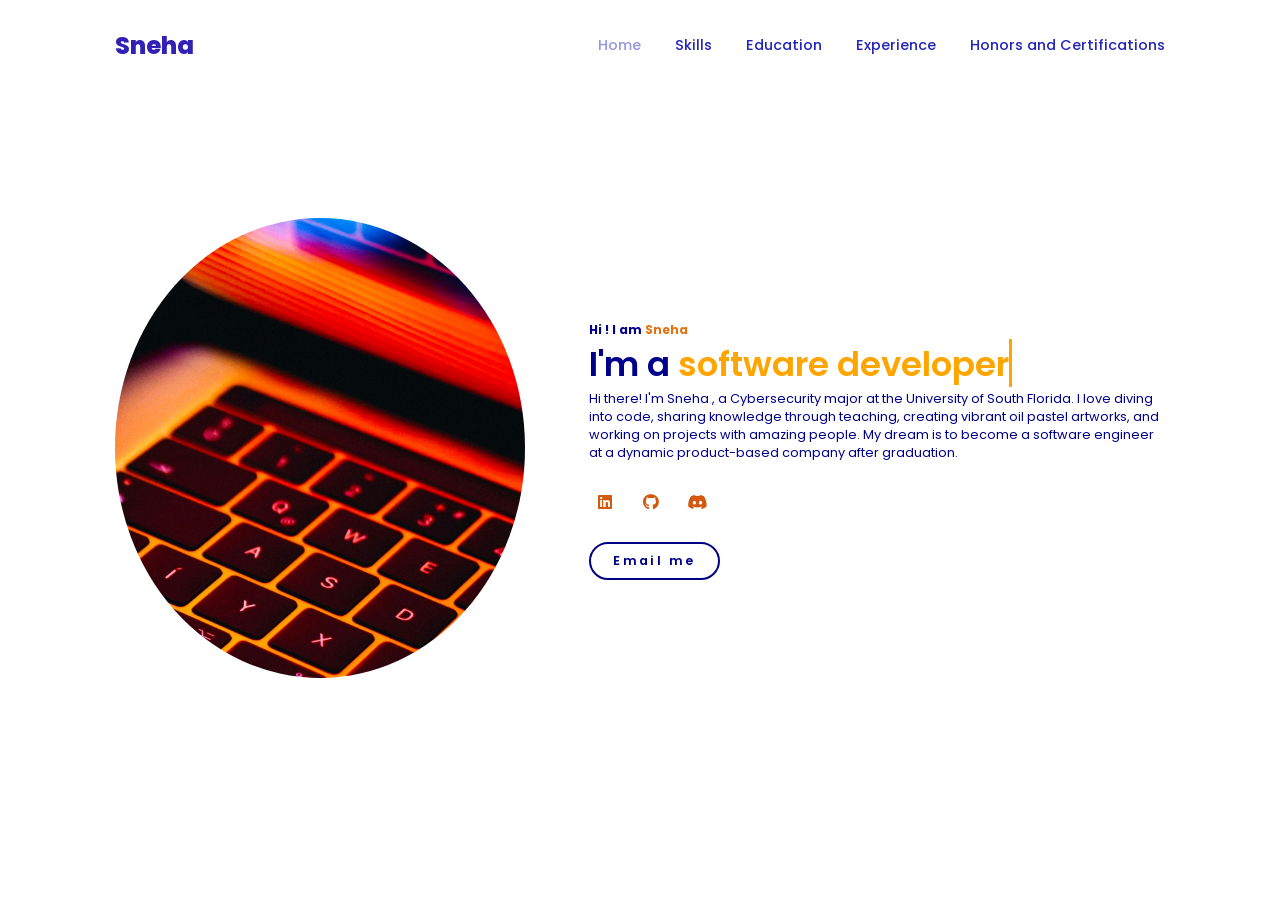
==== index.html @ aa15926c "Add files via upload" ====
<!DOCTYPE html>
<html lang="en">
<head>
    <meta charset="UTF-8">
    <meta name="viewport" content="width=device-width, initial-scale=1.0">
    <link rel="stylesheet" href="https://cdnjs.cloudflare.com/ajax/libs/font-awesome/6.0.0-beta3/css/all.min.css">
    <link rel="stylesheet" href = 'style.css'>
    <title>Portfolio Website </title>
</head>
<body>
    <header>
        <a href = "#" class = "logo"> Sneha </a>

        <nav>
            <a href = "#" class = "active"> Home</a>
            <a href = "#"> Skills</a>
            <a href = "#"> Education</a>
            <a href = "#"> Experience</a>
            <a href = "#"> Honors and Certifications</a>
            
            
        </nav>
    </header>

    <section class = "home">

      <div class="home-img">
        <img src="main_image.jpg" alt = "">
      </div>  

      <div class="home-content">
        <h1>Hi ! I am <span> Sneha</span></h1>
        <h3 class ="typing-text"> I'm a <span> </span></h3>

        <p>
            Hi there! I'm Sneha , a Cybersecurity major at the University of South Florida.
            I love diving into code, sharing knowledge through teaching, creating 
            vibrant oil pastel artworks, and working on projects with amazing people.
            My dream is to become a software engineer at a dynamic product-based company after graduation.
        </p>

        <div class="social-icons">
            <a href = "https://www.linkedin.com/in/snehasirinagabathula/" target="_blank"><i class="fa-brands fa-linkedin"></i></a>
            <a href = "https://github.com/sirisneha99" target = "_blank"><i class="fa-brands fa-github"></i></a>
            <a href = "https://discordapp.com/users/1065855599050506260" target="_blank"><i class="fa-brands fa-discord"></i></a>

        </div>

        <a href = "mailto:nsnehasiri16@gmail.com"   
        class="btn" >Email me </a>
      </div>

    </section>

</body>
</html>
---- style.css ----
@import url("https://fonts.googleapis.com/css2?family=Poppins:wght@100;200;300;400;500;600&display=swap");

*{
   margin: 0;
   padding:0 ; 
   box-sizing: border-box;
   text-decoration : none;
   border: none;
   outline:none;
   font-family: 'Poppins',sans-serif;

}

html{
    font-size: 50% ;
}

body{
    width:100%;
    height: 100vh;
    overflow-x:hidden;
    background-color: antiquewhite;
    color:darkblue;
}

header{
    margin-top: 20px;
    position: fixed;
    top:0;
    left:0;
    width:100%;
    padding: 1rem 9%;
    background-color: transparent;
    filter: drop-shadow(10px);
    display:flex;
    justify-content: space-between;
    align-items: center;
    z-index: 100;
}

.logo{
    font-size:3rem;
    color: rgb(51, 32, 180);
    font-weight: 800;
    cursor:pointer;
    transition: 0.5s ease;
}

.logo:hover{
    transform:scale(1.1) ;
}


nav a{
    font-size: 1.8rem;
    color:rgb(37, 37, 183);
    margin-left: 4rem;
    font-weight: 500;
    transition: 0.3s ease;
    border-bottom: 3px solid transparent;
}

nav a:hover,
nav a.active{
    color:rgb(150, 150, 225);
    border-bottom: 3px solid white;
}

@media(max-width:1005px){
    nav{
        position:absolute;
        display: none;
        top: 10;
        right: 0;
        width:60%;
        border-left: 3px solid white;
        border-bottom: 3px solid white;
        border-bottom-left-radius: 2rem;
        padding: 1rem solid;
        background-color: black;
        border-top:0.1rem solid rgba(0,0,0,0,1);
    }

    nav.active{
        display: block;
    }

    nav a{
        display: block;
        font: 2rem;
        margin: 3rem 0;
    }

    nav a:hover,
    nav a.active{
        padding: 1rem;
        border-radius: 0.5rem;
        border-bottom:0.5rem solid white;
    }
}

section{
    min-height: 100vh;
    padding: 5rem 9% 5rem;
}

.home{
    display: flex;
    justify-content: center;
    align-items: center;
    gap: 8rem;
    background-color:white;
}

.home .home-contenth1{
    font-size: 8rem;
    font-weight: 700;
    line-height: 1.3;
}

span{
    color: rgb(230, 113, 17);
}


.home-contenth3{
    font-size: 3rem;
    font-weight:700;
    margin-bottom: 1rem;
}

.home-content p{
    font-size: 1.6rem;
}

.home-img{
    border-radius: 0%
}

.home-img img{
    position: relative;
    width: 32vw;
    border-radius: 50%;
    box-shadow: 0 0 25px solid rgb(25, 68, 207);
    cursor: pointer;
    transition: 0.2s linear;
}

.home-img img:hover{
    font-size: 1.8rem;
    font-weight: 500;
    color:blue;
}

.social-icons a{
    display: inline-flex;
    justify-content: center;
    align-items: center;
    width: 4rem;
    height: 4rem;
    background-color: transparent;
    border: 0.2 solid orange;
    font-size: 2rem;
    border-radius: 50%;
    margin: 3rem 1.5rem 3rem 0;
    transition: 0.3s ease;
    color:rgb(210, 89, 14);
}

.social-icons a:hover{
    color:rgb(255, 89, 0);
    transform: scale(1.3) translateY-5px;
    background-color: rgb(248, 180, 20);
    box-shadow: 0 0 25px  rgb(206, 226, 115);
}

.btn{
    display: inline-block;
    padding: 1rem 2.8rem;
    background-color: white ;
    border-radius: 4rem;
    font-size:1.6rem;
    color:  rgb(1, 1, 132);
    letter-spacing: 0.3rem;
    font-weight: 600;
    border: 2px solid rgb(1, 1, 132);
    transition: 0.3s ease;
    cursor: pointer;
}

.btn:hover{
    transform: scale3d(1.03);
    background-color:rgb(51, 32, 180);
    color: white;
}

.typing-text{
    font-size:34px;
    font-weight: 600;
    min-width: 280px;
}

.typing-text span{
    position: relative;
}

.typing-text span::before{
    content: "software developer";
    color : orange;
    animation: words 20s infinite;
}

.typing-text span::after{
    content: "";
    background-color:white;
    position: absolute;
    width:calc(100% + 8px);
    height: 100%;
    border-left: 3px solid orange;
    right: -8;
    animation: cursor 0.6s infinite;
}

@keyframes cursor{
    to{
        border-left: 3px solid ;  
    }
}

@keyframes words{
    0%,20%{
        content: "Cybersecurity major";
    }

    21%, 40%{
        content: "Front End Developer";
    }

    41%,60%{
        content: "Technical Writer";
    }
    61%, 80%{
        content: "Open Source Contributor";
    }
    81%,100%{
        content: "Software Engineer"
    }
}


@media(max-width:100px){
    .home{
        gap: 4rem;
    }
}

@media(max-width:995px){
    .home{
        flex-direction: column;
        margin: 5rem 4rem;
    }

    .home .home-contenth3{
        font-size: 2.5rem;
    }
    
    .home .home-contenth1{
        font-size: 5rem ;
    }

    .home-img img{
        width:70vw;
        margin-top:4rem;

    }


}
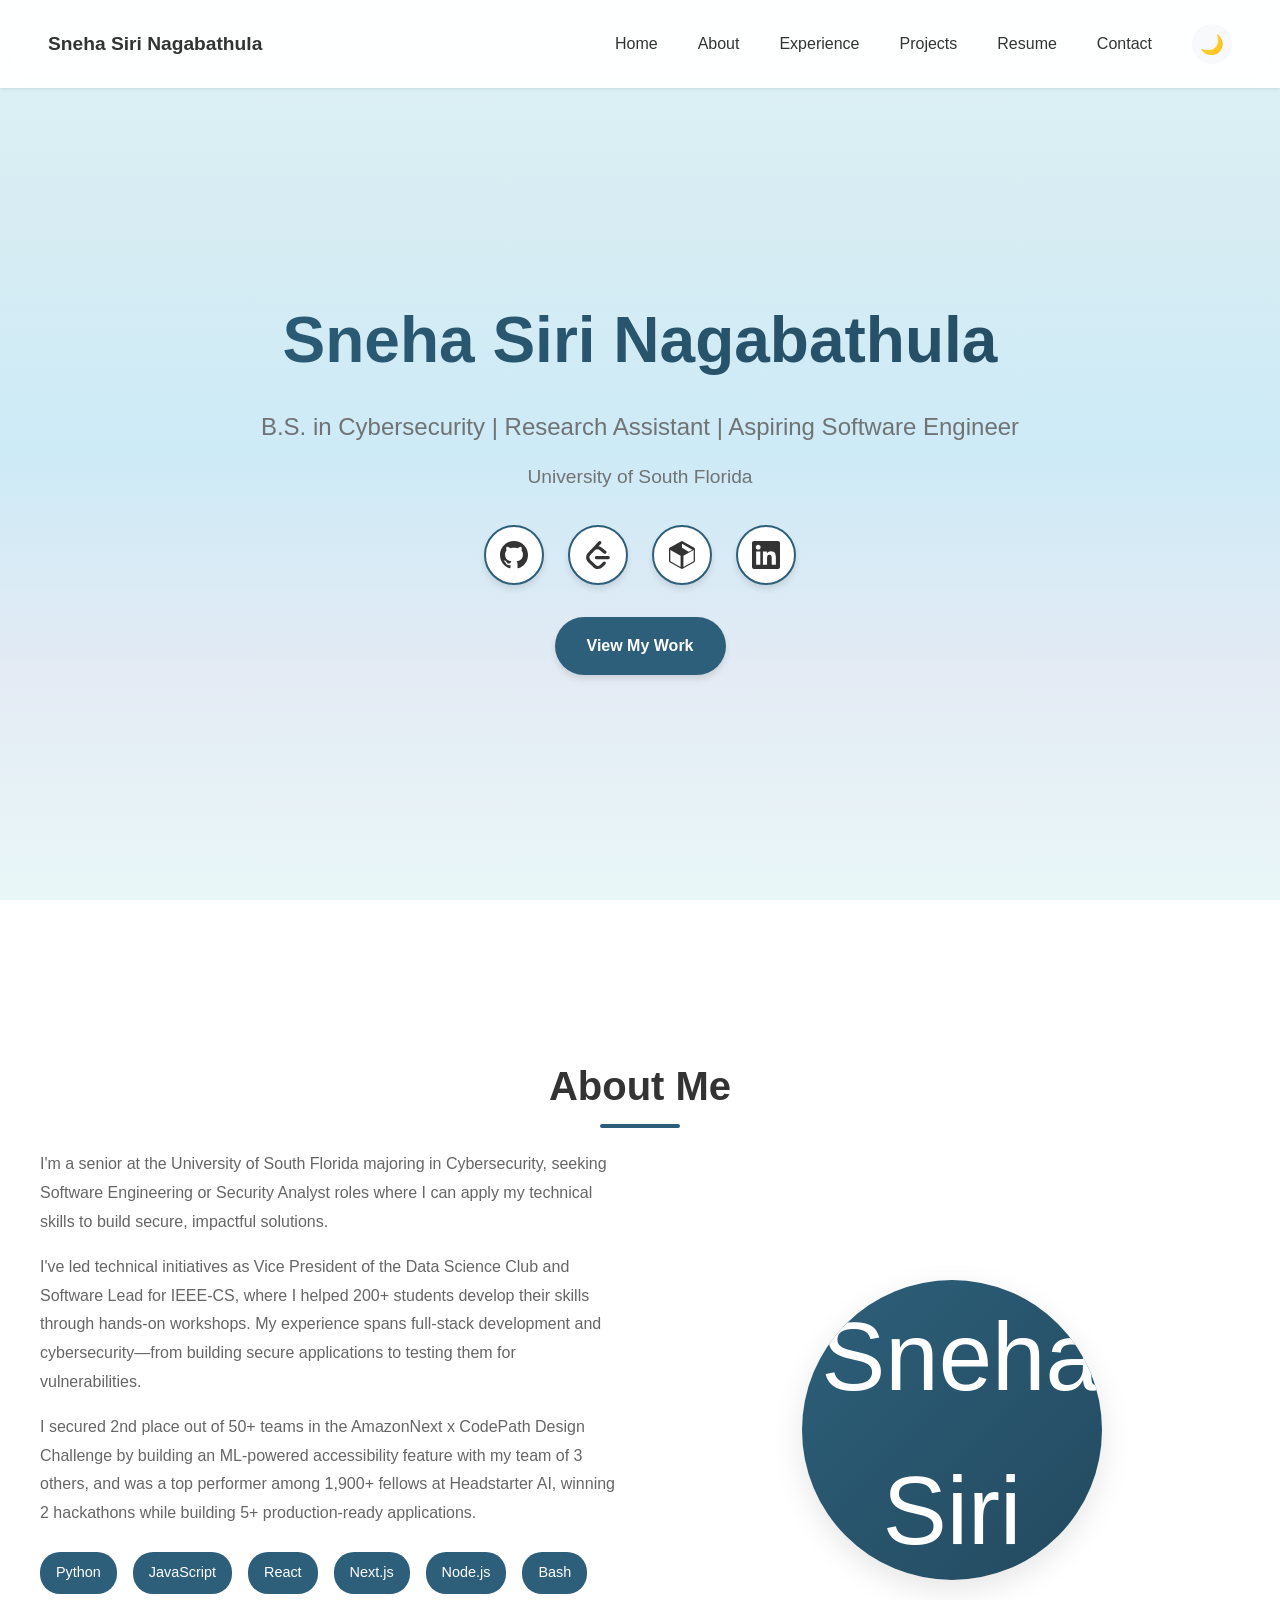
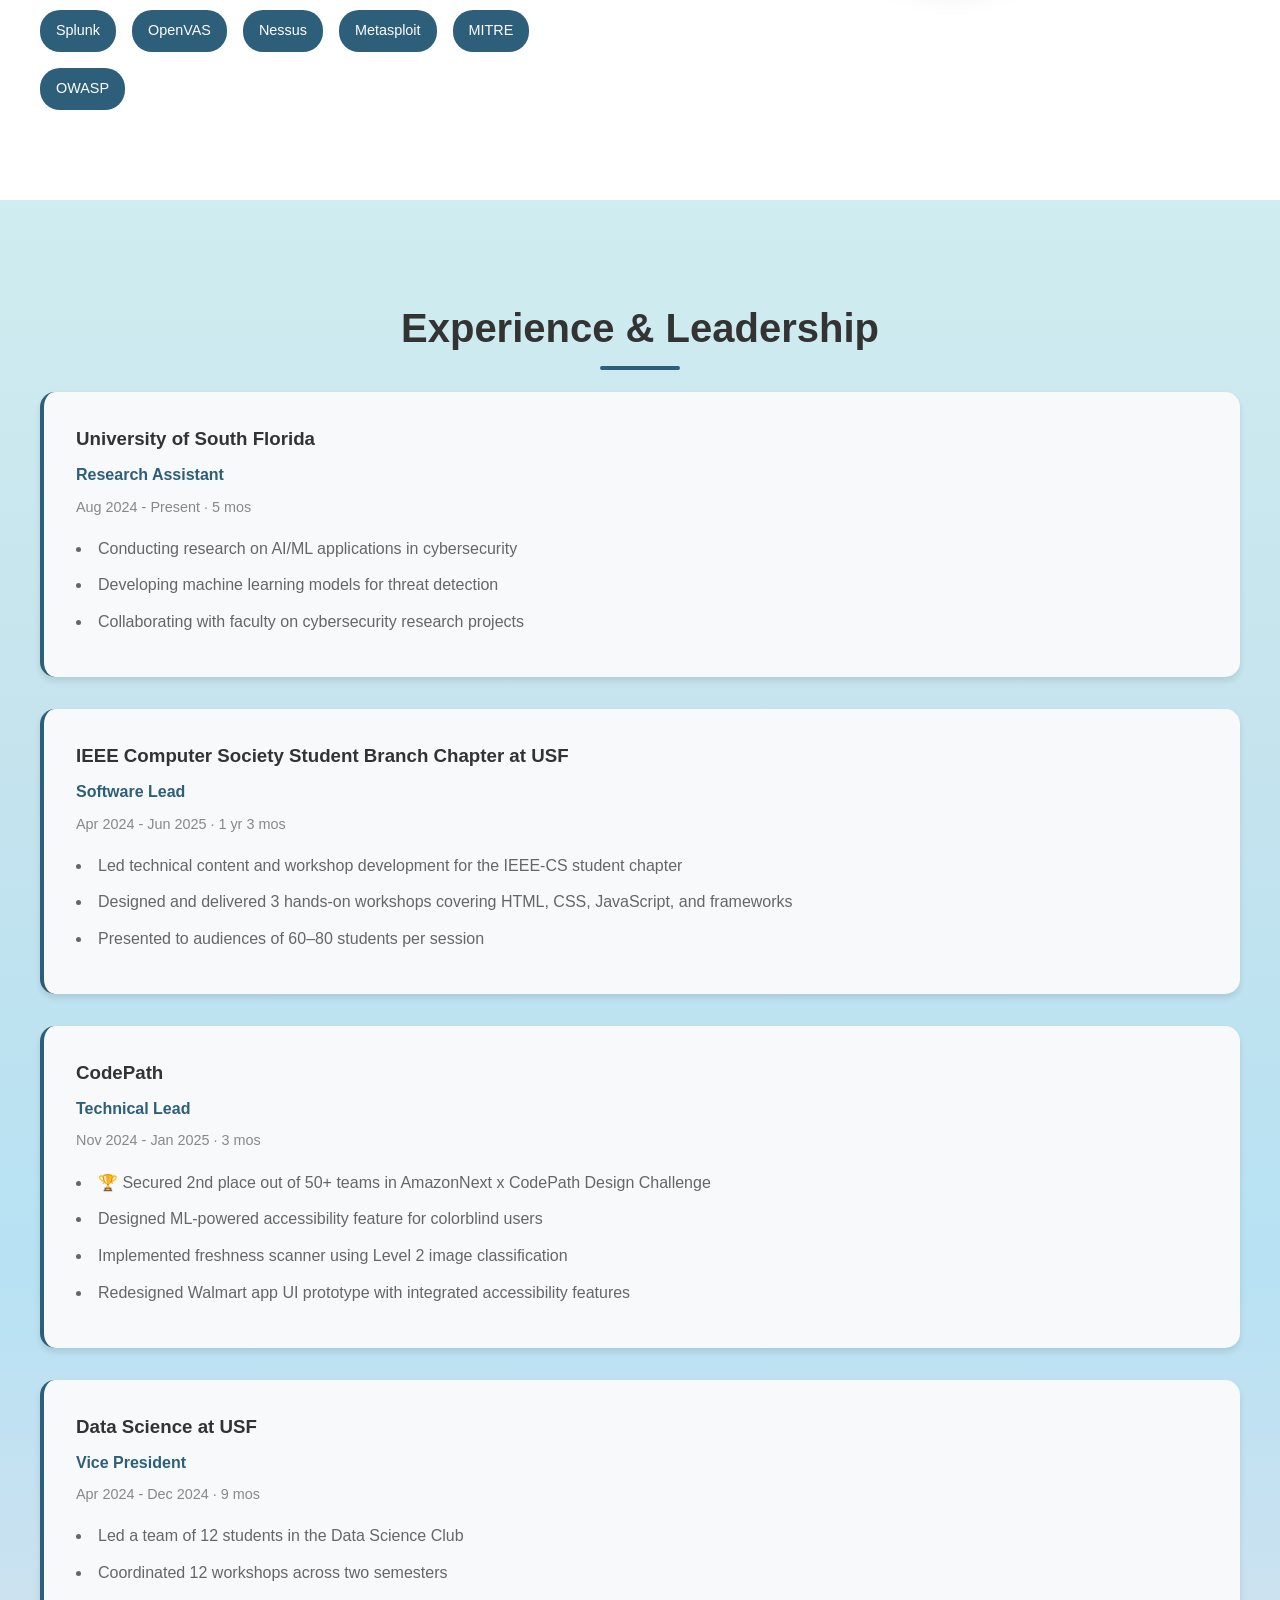
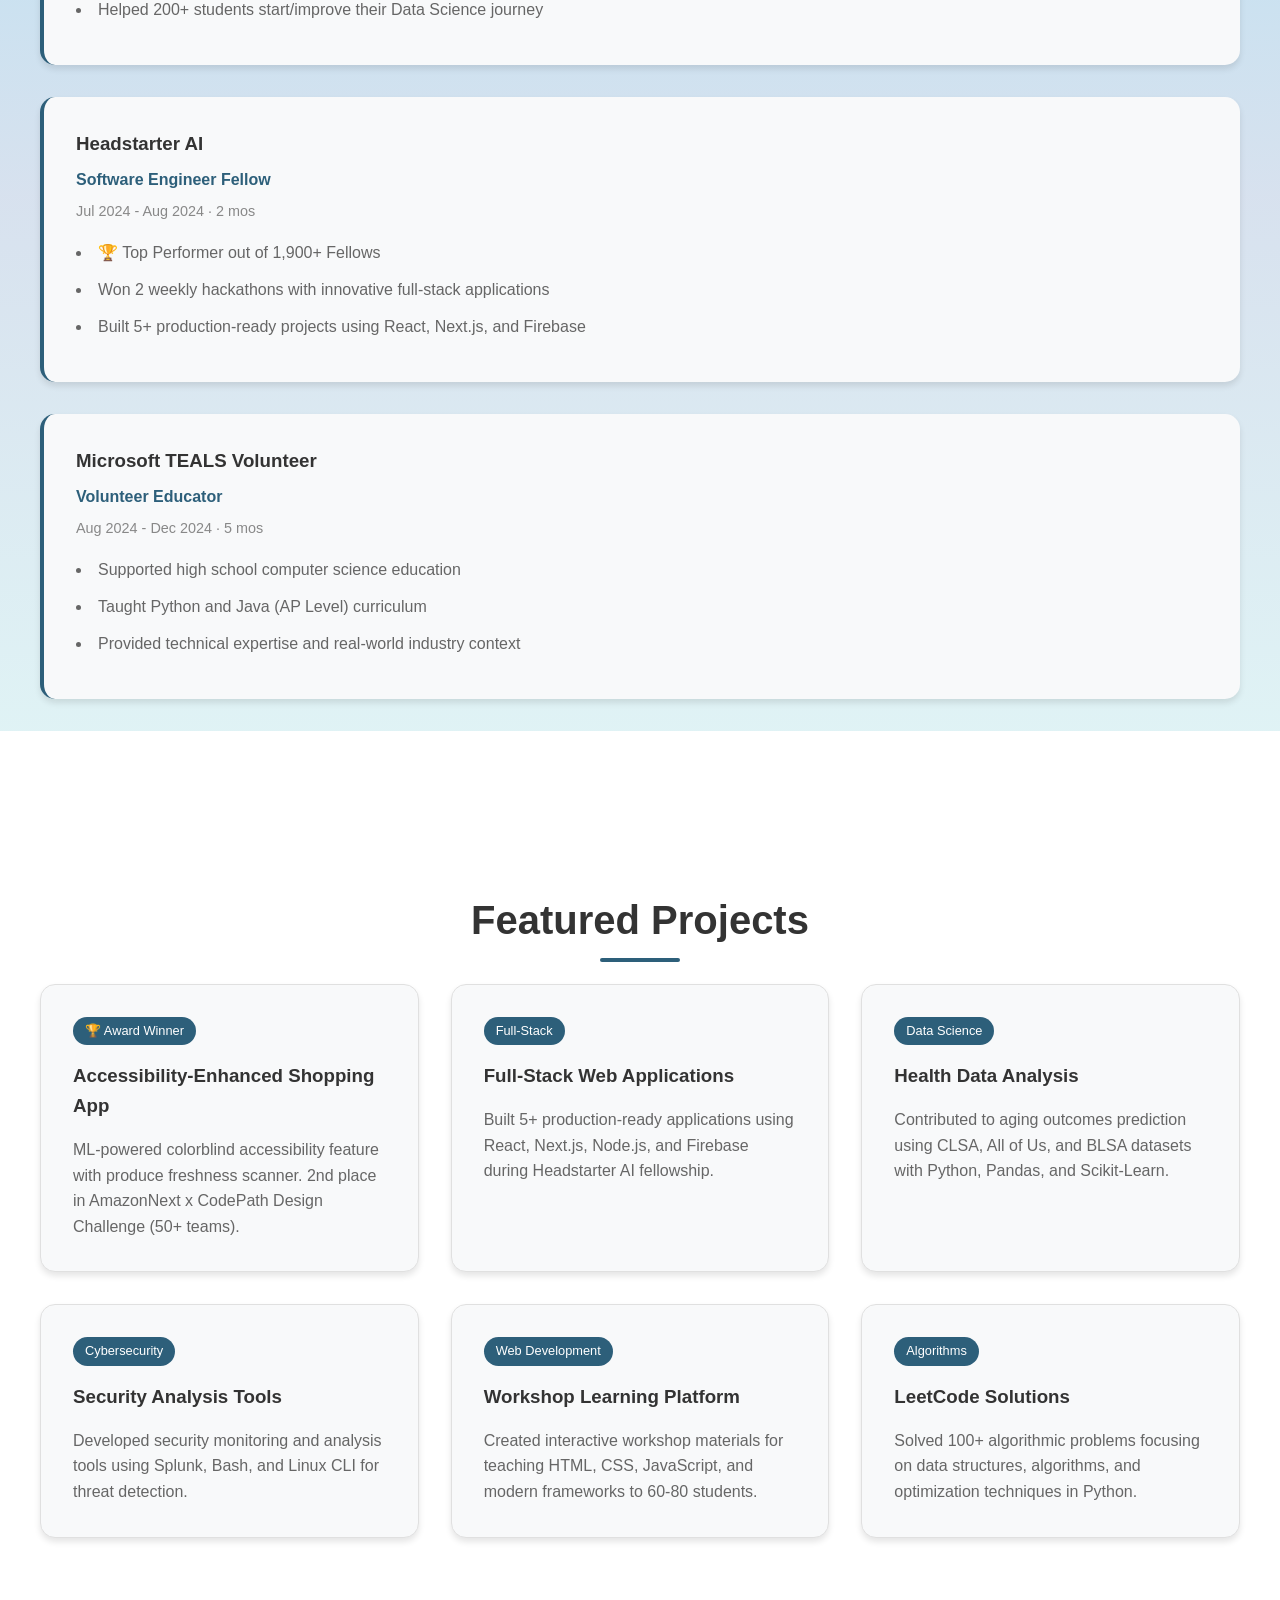
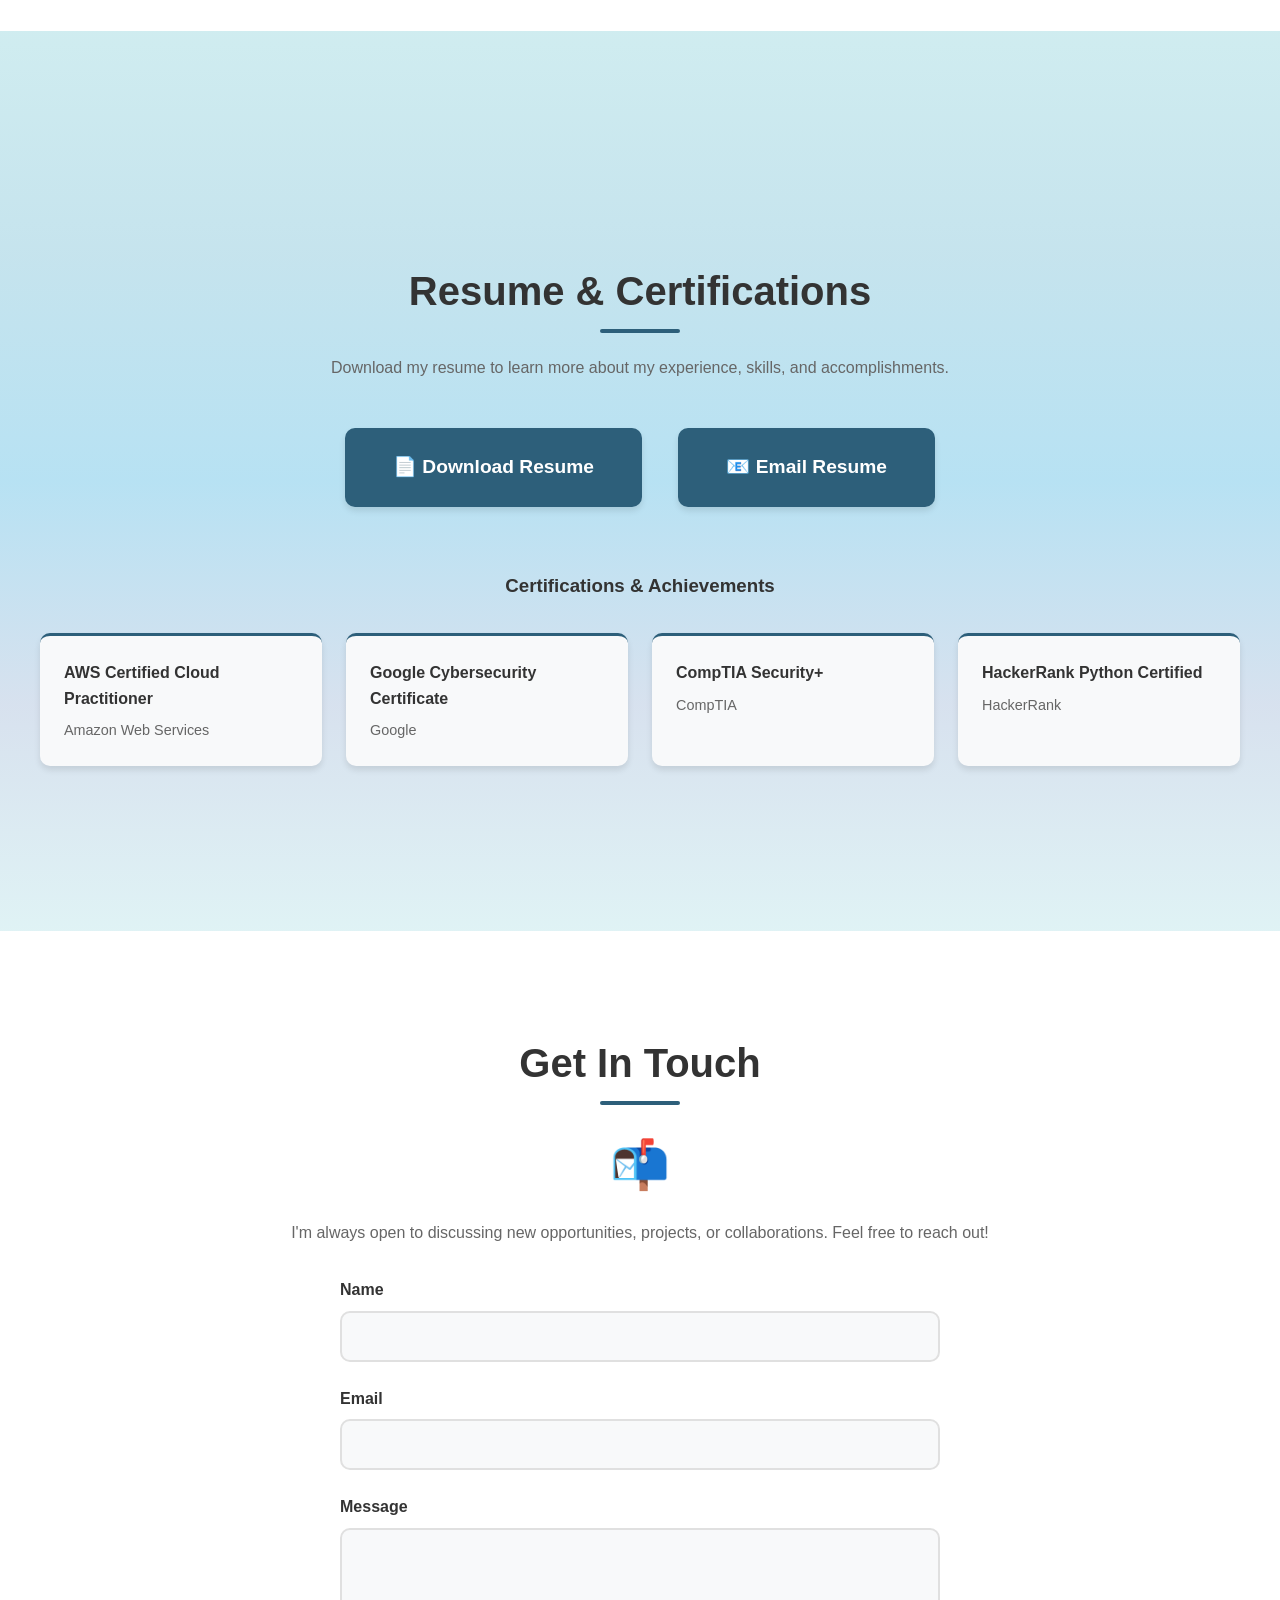
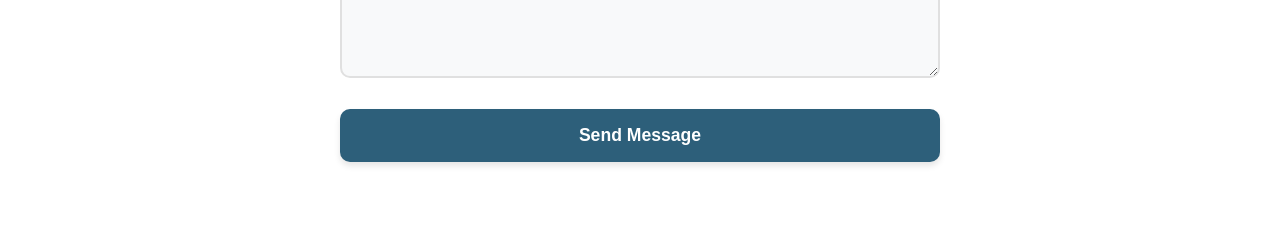
==== commit 2c08dc84: "Add files via upload Add portfolio website" ====
--- a/index.html
+++ b/index.html
@@ -1,56 +1,1018 @@
-<!DOCTYPE html>
-<html lang="en">
-<head>
-    <meta charset="UTF-8">
-    <meta name="viewport" content="width=device-width, initial-scale=1.0">
-    <link rel="stylesheet" href="https://cdnjs.cloudflare.com/ajax/libs/font-awesome/6.0.0-beta3/css/all.min.css">
-    <link rel="stylesheet" href = 'style.css'>
-    <title>Portfolio Website </title>
-</head>
-<body>
-    <header>
-        <a href = "#" class = "logo"> Sneha </a>
-
-        <nav>
-            <a href = "#" class = "active"> Home</a>
-            <a href = "#"> Skills</a>
-            <a href = "#"> Education</a>
-            <a href = "#"> Experience</a>
-            <a href = "#"> Honors and Certifications</a>
-            
-            
-        </nav>
-    </header>
-
-    <section class = "home">
-
-      <div class="home-img">
-        <img src="main_image.jpg" alt = "">
-      </div>  
-
-      <div class="home-content">
-        <h1>Hi ! I am <span> Sneha</span></h1>
-        <h3 class ="typing-text"> I'm a <span> </span></h3>
-
-        <p>
-            Hi there! I'm Sneha , a Cybersecurity major at the University of South Florida.
-            I love diving into code, sharing knowledge through teaching, creating 
-            vibrant oil pastel artworks, and working on projects with amazing people.
-            My dream is to become a software engineer at a dynamic product-based company after graduation.
-        </p>
-
-        <div class="social-icons">
-            <a href = "https://www.linkedin.com/in/snehasirinagabathula/" target="_blank"><i class="fa-brands fa-linkedin"></i></a>
-            <a href = "https://github.com/sirisneha99" target = "_blank"><i class="fa-brands fa-github"></i></a>
-            <a href = "https://discordapp.com/users/1065855599050506260" target="_blank"><i class="fa-brands fa-discord"></i></a>
-
-        </div>
-
-        <a href = "mailto:nsnehasiri16@gmail.com"   
-        class="btn" >Email me </a>
-      </div>
-
-    </section>
-
-</body>
+<!DOCTYPE html>
+<html lang="en">
+<head>
+    <meta charset="UTF-8">
+    <meta name="viewport" content="width=device-width, initial-scale=1.0">
+    <title>Sneha Siri Nagabathula - Portfolio</title>
+    <style>
+        :root {
+            /* Light theme variables */
+            --bg-primary: #ffffff;
+            --bg-secondary: #f8f9fa;
+            --bg-tertiary: rgba(176, 224, 230, 0.6);
+            --text-primary: #333333;
+            --text-secondary: #666666;
+            --text-tertiary: #888888;
+            --accent-primary: #2d5f7a;
+            --accent-secondary: #234a5f;
+            --border-color: #e0e0e0;
+            --card-bg: #f8f9fa;
+            --nav-bg: rgba(255, 255, 255, 0.95);
+            --shadow-color: rgba(0, 0, 0, 0.1);
+            --shadow-hover: rgba(45, 95, 122, 0.4);
+            --gradient-primary: linear-gradient(180deg, 
+                rgba(176, 224, 230, 0.6) 0%,
+                rgba(173, 216, 230, 0.7) 25%,
+                rgba(135, 206, 235, 0.6) 50%,
+                rgba(176, 196, 222, 0.5) 75%,
+                rgba(176, 224, 230, 0.4) 100%
+            );
+        }
+
+        .dark-mode {
+            /* Dark theme variables */
+            --bg-primary: #121212;
+            --bg-secondary: #1e1e1e;
+            --bg-tertiary: rgba(30, 30, 46, 0.8);
+            --text-primary: #f0f0f0;
+            --text-secondary: #cccccc;
+            --text-tertiary: #aaaaaa;
+            --accent-primary: #4a9bc7;
+            --accent-secondary: #3579a3;
+            --border-color: #444444;
+            --card-bg: #2a2a2a;
+            --nav-bg: rgba(30, 30, 30, 0.95);
+            --shadow-color: rgba(0, 0, 0, 0.3);
+            --shadow-hover: rgba(74, 155, 199, 0.4);
+            --gradient-primary: linear-gradient(180deg, 
+                rgba(30, 30, 46, 0.8) 0%,
+                rgba(40, 40, 60, 0.7) 25%,
+                rgba(50, 50, 70, 0.6) 50%,
+                rgba(40, 40, 60, 0.5) 75%,
+                rgba(30, 30, 46, 0.4) 100%
+            );
+        }
+
+        * {
+            margin: 0;
+            padding: 0;
+            box-sizing: border-box;
+            transition: background-color 0.3s ease, color 0.3s ease, border-color 0.3s ease;
+        }
+
+        body {
+            font-family: 'Segoe UI', Tahoma, Geneva, Verdana, sans-serif;
+            background: var(--bg-primary);
+            color: var(--text-primary);
+            overflow-x: hidden;
+            line-height: 1.6;
+        }
+
+        nav {
+            position: fixed;
+            top: 0;
+            width: 100%;
+            background: var(--nav-bg);
+            padding: 1.5rem 3rem;
+            box-shadow: 0 1px 3px var(--shadow-color);
+            z-index: 1000;
+            display: flex;
+            justify-content: space-between;
+            align-items: center;
+            backdrop-filter: blur(10px);
+        }
+
+        .nav-brand {
+            font-size: 1.2rem;
+            font-weight: 600;
+            color: var(--text-primary);
+        }
+
+        nav ul {
+            list-style: none;
+            display: flex;
+            gap: 2.5rem;
+            align-items: center;
+        }
+
+        nav a {
+            color: var(--text-primary);
+            text-decoration: none;
+            font-weight: 500;
+            position: relative;
+            padding: 0.5rem 0;
+        }
+
+        nav a::after {
+            content: '';
+            position: absolute;
+            width: 0;
+            height: 2px;
+            bottom: 0;
+            left: 0;
+            background-color: var(--accent-primary);
+            transition: width 0.3s ease;
+        }
+
+        nav a:hover::after {
+            width: 100%;
+        }
+
+        .theme-toggle {
+            background: none;
+            border: none;
+            font-size: 1.2rem;
+            cursor: pointer;
+            padding: 0.5rem;
+            border-radius: 50%;
+            width: 40px;
+            height: 40px;
+            display: flex;
+            align-items: center;
+            justify-content: center;
+            background-color: var(--bg-secondary);
+            transition: transform 0.3s ease;
+        }
+
+        .theme-toggle:hover {
+            transform: rotate(15deg);
+        }
+
+        section {
+            min-height: 100vh;
+            padding: 6rem 2rem 2rem;
+            display: flex;
+            align-items: center;
+            justify-content: center;
+        }
+
+        .container {
+            max-width: 1200px;
+            width: 100%;
+        }
+
+        #home {
+            text-align: center;
+            background: var(--gradient-primary);
+            position: relative;
+            overflow: hidden;
+        }
+
+        #home::before {
+            content: '';
+            position: absolute;
+            top: 0;
+            left: 0;
+            right: 0;
+            bottom: 0;
+            background: rgba(255, 255, 255, 0.3);
+        }
+
+        .dark-mode #home::before {
+            background: rgba(0, 0, 0, 0.3);
+        }
+
+        #home .container {
+            position: relative;
+            z-index: 1;
+        }
+
+        h1 {
+            font-size: 4rem;
+            margin-bottom: 1rem;
+            animation: fadeInUp 1s ease;
+            background: linear-gradient(135deg, var(--accent-primary), var(--accent-secondary));
+            -webkit-background-clip: text;
+            -webkit-text-fill-color: transparent;
+            background-clip: text;
+        }
+
+        .subtitle {
+            font-size: 1.5rem;
+            opacity: 0.9;
+            animation: fadeInUp 1s ease 0.2s backwards;
+            margin-bottom: 1rem;
+            color: var(--text-secondary);
+        }
+
+        .social-links {
+            display: flex;
+            gap: 1.5rem;
+            justify-content: center;
+            margin-top: 2rem;
+            animation: fadeInUp 1s ease 0.4s backwards;
+        }
+
+        .social-link {
+            display: inline-flex;
+            align-items: center;
+            justify-content: center;
+            width: 60px;
+            height: 60px;
+            background: var(--bg-primary);
+            color: var(--text-primary);
+            text-decoration: none;
+            border-radius: 50%;
+            font-size: 1.8rem;
+            transition: all 0.3s ease;
+            border: 2px solid var(--accent-primary);
+            box-shadow: 0 4px 6px var(--shadow-color);
+        }
+
+        .social-link:hover {
+            background: var(--accent-primary);
+            color: white;
+            transform: translateY(-5px);
+            box-shadow: 0 10px 25px var(--shadow-hover);
+        }
+
+        .cta-button {
+            display: inline-block;
+            margin-top: 2rem;
+            padding: 1rem 2rem;
+            background: var(--accent-primary);
+            color: white;
+            text-decoration: none;
+            border-radius: 50px;
+            font-weight: 600;
+            transition: all 0.3s ease;
+            animation: fadeInUp 1s ease 0.6s backwards;
+            box-shadow: 0 4px 6px var(--shadow-color);
+        }
+
+        .cta-button:hover {
+            transform: translateY(-3px);
+            box-shadow: 0 10px 25px var(--shadow-hover);
+            background: var(--accent-secondary);
+        }
+
+        #about, #projects, #contact {
+            background: var(--bg-primary);
+        }
+
+        #experience, #resume {
+            background: var(--gradient-primary);
+        }
+
+        h2 {
+            font-size: 2.5rem;
+            margin-bottom: 2rem;
+            color: var(--text-primary);
+            text-align: center;
+            position: relative;
+        }
+
+        h2::after {
+            content: '';
+            position: absolute;
+            bottom: -10px;
+            left: 50%;
+            transform: translateX(-50%);
+            width: 80px;
+            height: 4px;
+            background: var(--accent-primary);
+            border-radius: 2px;
+        }
+
+        .about-content {
+            display: flex;
+            gap: 3rem;
+            align-items: center;
+            flex-wrap: wrap;
+        }
+
+        .about-text {
+            flex: 1;
+            min-width: 300px;
+            line-height: 1.8;
+        }
+
+        .about-text p {
+            margin-bottom: 1rem;
+            color: var(--text-secondary);
+        }
+
+        .about-image {
+            flex: 1;
+            min-width: 300px;
+            text-align: center;
+        }
+
+        .profile-pic {
+            width: 300px;
+            height: 300px;
+            border-radius: 50%;
+            background: linear-gradient(135deg, var(--accent-primary) 0%, var(--accent-secondary) 100%);
+            display: flex;
+            align-items: center;
+            justify-content: center;
+            font-size: 6rem;
+            color: white;
+            margin: 0 auto;
+            box-shadow: 0 10px 30px var(--shadow-color);
+            transition: transform 0.3s ease;
+            overflow: hidden;
+        }
+
+        .profile-pic img {
+            width: 100%;
+            height: 100%;
+            object-fit: cover;
+        }
+
+        .profile-pic:hover {
+            transform: scale(1.05);
+        }
+
+        .skills {
+            display: flex;
+            gap: 1rem;
+            flex-wrap: wrap;
+            margin-top: 1.5rem;
+        }
+
+        .skill-tag {
+            background: var(--accent-primary);
+            color: white;
+            padding: 0.5rem 1rem;
+            border-radius: 20px;
+            font-size: 0.9rem;
+            transition: all 0.3s ease;
+        }
+
+        .skill-tag:hover {
+            transform: translateY(-2px);
+            box-shadow: 0 4px 8px var(--shadow-color);
+        }
+
+        .experience-grid {
+            display: grid;
+            gap: 2rem;
+            margin-top: 2rem;
+        }
+
+        .experience-card {
+            background: var(--card-bg);
+            padding: 2rem;
+            border-radius: 15px;
+            border-left: 4px solid var(--accent-primary);
+            box-shadow: 0 4px 6px var(--shadow-color);
+            transition: all 0.3s ease;
+        }
+
+        .experience-card:hover {
+            transform: translateY(-5px);
+            box-shadow: 0 10px 25px var(--shadow-color);
+        }
+
+        .experience-card h3 {
+            color: var(--text-primary);
+            margin-bottom: 0.5rem;
+        }
+
+        .experience-card .role {
+            font-weight: 600;
+            color: var(--accent-primary);
+            margin-bottom: 0.5rem;
+        }
+
+        .experience-card .date {
+            color: var(--text-tertiary);
+            font-size: 0.9rem;
+            margin-bottom: 1rem;
+        }
+
+        .experience-card ul {
+            list-style-position: inside;
+            color: var(--text-secondary);
+            line-height: 1.8;
+        }
+
+        .experience-card li {
+            margin-bottom: 0.5rem;
+        }
+
+        .projects-grid {
+            display: grid;
+            grid-template-columns: repeat(auto-fit, minmax(300px, 1fr));
+            gap: 2rem;
+            margin-top: 2rem;
+        }
+
+        .project-card {
+            background: var(--card-bg);
+            padding: 2rem;
+            border-radius: 15px;
+            transition: all 0.3s ease;
+            cursor: pointer;
+            text-decoration: none;
+            color: inherit;
+            display: block;
+            box-shadow: 0 4px 6px var(--shadow-color);
+            border: 1px solid var(--border-color);
+        }
+
+        .project-card:hover {
+            transform: translateY(-10px);
+            box-shadow: 0 15px 40px var(--shadow-hover);
+            border-color: var(--accent-primary);
+        }
+
+        .project-card h3 {
+            color: var(--text-primary);
+            margin-bottom: 1rem;
+        }
+
+        .project-card p {
+            color: var(--text-secondary);
+        }
+
+        .project-badge {
+            display: inline-block;
+            background: var(--accent-primary);
+            color: white;
+            padding: 0.25rem 0.75rem;
+            border-radius: 15px;
+            font-size: 0.8rem;
+            margin-bottom: 1rem;
+        }
+
+        .resume-container {
+            max-width: 800px;
+            margin: 2rem auto;
+            text-align: center;
+        }
+
+        .resume-button {
+            display: inline-block;
+            padding: 1.5rem 3rem;
+            background: var(--accent-primary);
+            color: white;
+            text-decoration: none;
+            border-radius: 10px;
+            font-size: 1.2rem;
+            font-weight: 600;
+            transition: all 0.3s ease;
+            margin: 1rem;
+            box-shadow: 0 4px 6px var(--shadow-color);
+        }
+
+        .resume-button:hover {
+            transform: translateY(-3px);
+            box-shadow: 0 10px 25px var(--shadow-hover);
+            background: var(--accent-secondary);
+        }
+
+        .certifications {
+            margin-top: 3rem;
+        }
+
+        .cert-grid {
+            display: grid;
+            grid-template-columns: repeat(auto-fit, minmax(250px, 1fr));
+            gap: 1.5rem;
+            margin-top: 2rem;
+        }
+
+        .cert-card {
+            background: var(--card-bg);
+            padding: 1.5rem;
+            border-radius: 10px;
+            border-top: 3px solid var(--accent-primary);
+            cursor: pointer;
+            text-decoration: none;
+            color: inherit;
+            display: block;
+            transition: all 0.3s ease;
+            box-shadow: 0 4px 6px var(--shadow-color);
+        }
+
+        .cert-card:hover {
+            transform: translateY(-5px);
+            box-shadow: 0 10px 25px var(--shadow-hover);
+        }
+
+        .cert-card h4 {
+            color: var(--text-primary);
+            margin-bottom: 0.5rem;
+            font-size: 1rem;
+        }
+
+        .cert-card p {
+            color: var(--text-secondary);
+            font-size: 0.9rem;
+        }
+
+        .contact-form {
+            max-width: 600px;
+            margin: 2rem auto;
+        }
+
+        .form-group {
+            margin-bottom: 1.5rem;
+        }
+
+        label {
+            display: block;
+            margin-bottom: 0.5rem;
+            color: var(--text-primary);
+            font-weight: 600;
+        }
+
+        input, textarea {
+            width: 100%;
+            padding: 1rem;
+            border: 2px solid var(--border-color);
+            border-radius: 10px;
+            font-family: inherit;
+            transition: all 0.3s ease;
+            background: var(--bg-secondary);
+            color: var(--text-primary);
+        }
+
+        input:focus, textarea:focus {
+            outline: none;
+            border-color: var(--accent-primary);
+            box-shadow: 0 0 0 3px rgba(45, 95, 122, 0.1);
+        }
+
+        textarea {
+            resize: vertical;
+            min-height: 150px;
+        }
+
+        button[type="submit"] {
+            width: 100%;
+            padding: 1rem;
+            background: var(--accent-primary);
+            color: white;
+            border: none;
+            border-radius: 10px;
+            font-size: 1.1rem;
+            font-weight: 600;
+            cursor: pointer;
+            transition: all 0.3s ease;
+            box-shadow: 0 4px 6px var(--shadow-color);
+        }
+
+        button[type="submit"]:hover {
+            transform: translateY(-2px);
+            box-shadow: 0 10px 25px var(--shadow-hover);
+            background: var(--accent-secondary);
+        }
+
+        .contact-icon {
+            font-size: 3rem;
+            margin-bottom: 1rem;
+            display: block;
+            text-align: center;
+        }
+
+        .form-message {
+            margin-top: 1rem;
+            padding: 1rem;
+            border-radius: 10px;
+            text-align: center;
+            display: none;
+        }
+
+        .form-message.success {
+            background: #d4edda;
+            color: #155724;
+            border: 1px solid #c3e6cb;
+        }
+
+        .form-message.error {
+            background: #f8d7da;
+            color: #721c24;
+            border: 1px solid #f5c6cb;
+        }
+
+        .dark-mode .form-message.success {
+            background: #0f5132;
+            color: #d1e7dd;
+            border: 1px solid #146c43;
+        }
+
+        .dark-mode .form-message.error {
+            background: #842029;
+            color: #f8d7da;
+            border: 1px solid #ea868f;
+        }
+
+        @keyframes fadeInUp {
+            from {
+                opacity: 0;
+                transform: translateY(30px);
+            }
+            to {
+                opacity: 1;
+                transform: translateY(0);
+            }
+        }
+
+        @media (max-width: 768px) {
+            h1 {
+                font-size: 2.5rem;
+            }
+            
+            .subtitle {
+                font-size: 1.2rem;
+            }
+
+            nav {
+                padding: 1rem;
+            }
+
+            nav ul {
+                gap: 1rem;
+                flex-wrap: wrap;
+                font-size: 0.9rem;
+            }
+
+            .social-links {
+                flex-wrap: wrap;
+            }
+
+            .about-content {
+                flex-direction: column;
+            }
+
+            .profile-pic {
+                width: 200px;
+                height: 200px;
+                font-size: 4rem;
+            }
+        }
+    </style>
+</head>
+<body>
+    <nav>
+        <div class="nav-brand">Sneha Siri Nagabathula</div>
+        <ul>
+            <li><a href="#home">Home</a></li>
+            <li><a href="#about">About</a></li>
+            <li><a href="#experience">Experience</a></li>
+            <li><a href="#projects">Projects</a></li>
+            <li><a href="#resume">Resume</a></li>
+            <li><a href="#contact">Contact</a></li>
+            <li><button class="theme-toggle">🌙</button></li>
+        </ul>
+    </nav>
+
+    <section id="home">
+        <div class="container">
+            <h1>Sneha Siri Nagabathula</h1>
+            <p class="subtitle">B.S. in Cybersecurity | Research Assistant | Aspiring Software Engineer</p>
+            <p class="subtitle" style="font-size: 1.2rem;">University of South Florida</p>
+            <div class="social-links">
+                <a href="https://github.com/sirisneha99" target="_blank" class="social-link" title="GitHub">
+                    <svg xmlns="http://www.w3.org/2000/svg" width="28" height="28" viewBox="0 0 24 24" fill="currentColor"><path d="M12 0c-6.626 0-12 5.373-12 12 0 5.302 3.438 9.8 8.207 11.387.599.111.793-.261.793-.577v-2.234c-3.338.726-4.033-1.416-4.033-1.416-.546-1.387-1.333-1.756-1.333-1.756-1.089-.745.083-.729.083-.729 1.205.084 1.839 1.237 1.839 1.237 1.07 1.834 2.807 1.304 3.492.997.107-.775.418-1.305.762-1.604-2.665-.305-5.467-1.334-5.467-5.931 0-1.311.469-2.381 1.236-3.221-.124-.303-.535-1.524.117-3.176 0 0 1.008-.322 3.301 1.23.957-.266 1.983-.399 3.003-.404 1.02.005 2.047.138 3.006.404 2.291-1.552 3.297-1.23 3.297-1.23.653 1.653.242 2.874.118 3.176.77.84 1.235 1.911 1.235 3.221 0 4.609-2.807 5.624-5.479 5.921.43.372.823 1.102.823 2.222v3.293c0 .319.192.694.801.576 4.765-1.589 8.199-6.086 8.199-11.386 0-6.627-5.373-12-12-12z"/></svg>
+                </a>
+                <a href="https://leetcode.com/u/nsnehasiri/" target="_blank" class="social-link" title="LeetCode">
+                    <svg xmlns="http://www.w3.org/2000/svg" width="28" height="28" viewBox="0 0 24 24" fill="currentColor"><path d="M13.483 0a1.374 1.374 0 0 0-.961.438L7.116 6.226l-3.854 4.126a5.266 5.266 0 0 0-1.209 2.104 5.35 5.35 0 0 0-.125.513 5.527 5.527 0 0 0 .062 2.362 5.83 5.83 0 0 0 .349 1.017 5.938 5.938 0 0 0 1.271 1.818l4.277 4.193.039.038c2.248 2.165 5.852 2.133 8.063-.074l2.396-2.392c.54-.54.54-1.414.003-1.955a1.378 1.378 0 0 0-1.951-.003l-2.396 2.392a3.021 3.021 0 0 1-4.205.038l-.02-.019-4.276-4.193c-.652-.64-.972-1.469-.948-2.263a2.68 2.68 0 0 1 .066-.523 2.545 2.545 0 0 1 .619-1.164L9.13 8.114c1.058-1.134 3.204-1.27 4.43-.278l3.501 2.831c.593.48 1.461.387 1.94-.207a1.384 1.384 0 0 0-.207-1.943l-3.5-2.831c-.8-.647-1.766-1.045-2.774-1.202l2.015-2.158A1.384 1.384 0 0 0 13.483 0zm-2.866 12.815a1.38 1.38 0 0 0-1.38 1.382 1.38 1.38 0 0 0 1.38 1.382H20.79a1.38 1.38 0 0 0 1.38-1.382 1.38 1.38 0 0 0-1.38-1.382z"/></svg>
+                </a>
+                <a href="https://enterprise.hackthebox.com/dashboard" target="_blank" class="social-link" title="Hack The Box">
+                    <svg xmlns="http://www.w3.org/2000/svg" width="28" height="28" viewBox="0 0 24 24" fill="currentColor"><path d="M11.996 0a1.119 1.119 0 0 0-.057.002a1.119 1.119 0 0 0-.52.148L1.414 5.82a1.119 1.119 0 0 0-.56.97v10.42c0 .4.213.77.56.969l10.005 5.67c.16.091.338.139.519.147a1.119 1.119 0 0 0 .576-.148l10.007-5.669a1.119 1.119 0 0 0 .559-.97V6.79a1.119 1.119 0 0 0-.56-.969L12.515.15a1.119 1.119 0 0 0-.519-.148zm.005 2.37l8.886 5.03-3.146 1.781-5.767-3.326zM2.01 7.64l8.76 4.954v9.717l-8.76-4.963zm19.98 0v9.717l-8.76 4.963v-9.717z"/></svg>
+                </a>
+                <a href="https://www.linkedin.com/in/snehasiri/" target="_blank" class="social-link" title="LinkedIn">
+                    <svg xmlns="http://www.w3.org/2000/svg" width="28" height="28" viewBox="0 0 24 24" fill="currentColor"><path d="M20.447 20.452h-3.554v-5.569c0-1.328-.027-3.037-1.852-3.037-1.853 0-2.136 1.445-2.136 2.939v5.667H9.351V9h3.414v1.561h.046c.477-.9 1.637-1.85 3.37-1.85 3.601 0 4.267 2.37 4.267 5.455v6.286zM5.337 7.433c-1.144 0-2.063-.926-2.063-2.065 0-1.138.92-2.063 2.063-2.063 1.14 0 2.064.925 2.064 2.063 0 1.139-.925 2.065-2.064 2.065zm1.782 13.019H3.555V9h3.564v11.452zM22.225 0H1.771C.792 0 0 .774 0 1.729v20.542C0 23.227.792 24 1.771 24h20.451C23.2 24 24 23.227 24 22.271V1.729C24 .774 23.2 0 22.222 0h.003z"/></svg>
+                </a>
+            </div>
+            <a href="#experience" class="cta-button">View My Work</a>
+        </div>
+    </section>
+
+    <section id="about">
+        <div class="container">
+            <h2>About Me</h2>
+            <div class="about-content">
+                <div class="about-text">
+                    <p>
+                        I'm a senior at the University of South Florida majoring in Cybersecurity, seeking Software Engineering or Security Analyst roles where I can apply my technical skills to build secure, impactful solutions.
+                    </p>
+                    <p>
+                        I've led technical initiatives as Vice President of the Data Science Club and Software Lead for IEEE-CS, where I helped 200+ students develop their skills through hands-on workshops. My experience spans full-stack development and cybersecurity—from building secure applications to testing them for vulnerabilities.
+                    </p>
+                    <p>
+                        I secured 2nd place out of 50+ teams in the AmazonNext x CodePath Design Challenge by building an ML-powered accessibility feature with my team of 3 others, and was a top performer among 1,900+ fellows at Headstarter AI, winning 2 hackathons while building 5+ production-ready applications.
+                    </p>
+                    <div class="skills">
+                        <span class="skill-tag">Python</span>
+                        <span class="skill-tag">JavaScript</span>
+                        <span class="skill-tag">React</span>
+                        <span class="skill-tag">Next.js</span>
+                        <span class="skill-tag">Node.js</span>
+                        <span class="skill-tag">Bash</span>
+                        <span class="skill-tag">Splunk</span>
+                        <span class="skill-tag">OpenVAS</span>
+                        <span class="skill-tag">Nessus</span>
+                        <span class="skill-tag">Metasploit</span>
+                        <span class="skill-tag">MITRE</span>
+                        <span class="skill-tag">OWASP</span>
+                    </div>
+                </div>
+                <div class="about-image">
+                    <!-- REPLACE THE SRC ATTRIBUTE WITH YOUR PROFILE PICTURE PATH -->
+                    <div class="profile-pic">
+                        <img src="YOUR_PROFILE_PICTURE_PATH_HERE" alt="Sneha Siri Nagabathula">
+                    </div>
+                </div>
+            </div>
+        </div>
+    </section>
+
+    <section id="experience">
+        <div class="container">
+            <h2>Experience & Leadership</h2>
+            <div class="experience-grid">
+                <div class="experience-card">
+                    <h3>University of South Florida</h3>
+                    <p class="role">Research Assistant</p>
+                    <p class="date">Aug 2024 - Present · 5 mos</p>
+                    <ul>
+                        <li>Conducting research on AI/ML applications in cybersecurity</li>
+                        <li>Developing machine learning models for threat detection</li>
+                        <li>Collaborating with faculty on cybersecurity research projects</li>
+                    </ul>
+                </div>
+
+                <div class="experience-card">
+                    <h3>IEEE Computer Society Student Branch Chapter at USF</h3>
+                    <p class="role">Software Lead</p>
+                    <p class="date">Apr 2024 - Jun 2025 · 1 yr 3 mos</p>
+                    <ul>
+                        <li>Led technical content and workshop development for the IEEE-CS student chapter</li>
+                        <li>Designed and delivered 3 hands-on workshops covering HTML, CSS, JavaScript, and frameworks</li>
+                        <li>Presented to audiences of 60–80 students per session</li>
+                    </ul>
+                </div>
+
+                <div class="experience-card">
+                    <h3>CodePath</h3>
+                    <p class="role">Technical Lead</p>
+                    <p class="date">Nov 2024 - Jan 2025 · 3 mos</p>
+                    <ul>
+                        <li>🏆 Secured 2nd place out of 50+ teams in AmazonNext x CodePath Design Challenge</li>
+                        <li>Designed ML-powered accessibility feature for colorblind users</li>
+                        <li>Implemented freshness scanner using Level 2 image classification</li>
+                        <li>Redesigned Walmart app UI prototype with integrated accessibility features</li>
+                    </ul>
+                </div>
+
+                <div class="experience-card">
+                    <h3>Data Science at USF</h3>
+                    <p class="role">Vice President</p>
+                    <p class="date">Apr 2024 - Dec 2024 · 9 mos</p>
+                    <ul>
+                        <li>Led a team of 12 students in the Data Science Club</li>
+                        <li>Coordinated 12 workshops across two semesters</li>
+                        <li>Helped 200+ students start/improve their Data Science journey</li>
+                    </ul>
+                </div>
+
+                <div class="experience-card">
+                    <h3>Headstarter AI</h3>
+                    <p class="role">Software Engineer Fellow</p>
+                    <p class="date">Jul 2024 - Aug 2024 · 2 mos</p>
+                    <ul>
+                        <li>🏆 Top Performer out of 1,900+ Fellows</li>
+                        <li>Won 2 weekly hackathons with innovative full-stack applications</li>
+                        <li>Built 5+ production-ready projects using React, Next.js, and Firebase</li>
+                    </ul>
+                </div>
+
+                <div class="experience-card">
+                    <h3>Microsoft TEALS Volunteer</h3>
+                    <p class="role">Volunteer Educator</p>
+                    <p class="date">Aug 2024 - Dec 2024 · 5 mos</p>
+                    <ul>
+                        <li>Supported high school computer science education</li>
+                        <li>Taught Python and Java (AP Level) curriculum</li>
+                        <li>Provided technical expertise and real-world industry context</li>
+                    </ul>
+                </div>
+            </div>
+        </div>
+    </section>
+
+    <section id="projects">
+        <div class="container">
+            <h2>Featured Projects</h2>
+            <div class="projects-grid">
+                <!-- REPLACE THE HREF ATTRIBUTE WITH YOUR GITHUB PROJECT LINKS -->
+                <a href="https://github.com/sirisneha99/accessibility-shopping-app" target="_blank" class="project-card">
+                    <span class="project-badge">🏆 Award Winner</span>
+                    <h3>Accessibility-Enhanced Shopping App</h3>
+                    <p>ML-powered colorblind accessibility feature with produce freshness scanner. 2nd place in AmazonNext x CodePath Design Challenge (50+ teams).</p>
+                </a>
+                <a href="https://github.com/sirisneha99/fullstack-apps" target="_blank" class="project-card">
+                    <span class="project-badge">Full-Stack</span>
+                    <h3>Full-Stack Web Applications</h3>
+                    <p>Built 5+ production-ready applications using React, Next.js, Node.js, and Firebase during Headstarter AI fellowship.</p>
+                </a>
+                <a href="https://github.com/sirisneha99/health-data-analysis" target="_blank" class="project-card">
+                    <span class="project-badge">Data Science</span>
+                    <h3>Health Data Analysis</h3>
+                    <p>Contributed to aging outcomes prediction using CLSA, All of Us, and BLSA datasets with Python, Pandas, and Scikit-Learn.</p>
+                </a>
+                <a href="https://github.com/sirisneha99/security-tools" target="_blank" class="project-card">
+                    <span class="project-badge">Cybersecurity</span>
+                    <h3>Security Analysis Tools</h3>
+                    <p>Developed security monitoring and analysis tools using Splunk, Bash, and Linux CLI for threat detection.</p>
+                </a>
+                <a href="https://github.com/sirisneha99/workshop-platform" target="_blank" class="project-card">
+                    <span class="project-badge">Web Development</span>
+                    <h3>Workshop Learning Platform</h3>
+                    <p>Created interactive workshop materials for teaching HTML, CSS, JavaScript, and modern frameworks to 60-80 students.</p>
+                </a>
+                <a href="https://github.com/sirisneha99/leetcode-solutions" target="_blank" class="project-card">
+                    <span class="project-badge">Algorithms</span>
+                    <h3>LeetCode Solutions</h3>
+                    <p>Solved 100+ algorithmic problems focusing on data structures, algorithms, and optimization techniques in Python.</p>
+                </a>
+            </div>
+        </div>
+    </section>
+
+    <section id="resume">
+        <div class="container">
+            <h2>Resume & Certifications</h2>
+            <div class="resume-container">
+                <p style="margin-bottom: 2rem; color: var(--text-secondary); line-height: 1.6;">
+                    Download my resume to learn more about my experience, skills, and accomplishments.
+                </p>
+                <!-- REPLACE THE HREF ATTRIBUTE WITH YOUR RESUME PDF PATH -->
+                <a href="YOUR_RESUME_PDF_PATH_HERE" class="resume-button" download>📄 Download Resume</a>
+                <a href="mailto:YOUR_EMAIL_HERE?subject=Resume Request&body=Hi Sneha, I would like to request your resume." class="resume-button">📧 Email Resume</a>
+            </div>
+            
+            <div class="certifications">
+                <h3 style="text-align: center; margin-bottom: 1rem;">Certifications & Achievements</h3>
+                <div class="cert-grid">
+                    <!-- REPLACE THE HREF ATTRIBUTES WITH YOUR CERTIFICATE PDF PATHS -->
+                    <a href="YOUR_AWS_CERTIFICATE_PDF_PATH_HERE" target="_blank" class="cert-card">
+                        <h4>AWS Certified Cloud Practitioner</h4>
+                        <p>Amazon Web Services</p>
+                    </a>
+                    <a href="YOUR_GOOGLE_CYBERSECURITY_CERTIFICATE_PDF_PATH_HERE" target="_blank" class="cert-card">
+                        <h4>Google Cybersecurity Certificate</h4>
+                        <p>Google</p>
+                    </a>
+                    <a href="YOUR_COMPTIA_CERTIFICATE_PDF_PATH_HERE" target="_blank" class="cert-card">
+                        <h4>CompTIA Security+</h4>
+                        <p>CompTIA</p>
+                    </a>
+                    <a href="YOUR_HACKERRANK_CERTIFICATE_PDF_PATH_HERE" target="_blank" class="cert-card">
+                        <h4>HackerRank Python Certified</h4>
+                        <p>HackerRank</p>
+                    </a>
+                </div>
+            </div>
+        </div>
+    </section>
+
+    <section id="contact">
+        <div class="container">
+            <h2>Get In Touch</h2>
+            <span class="contact-icon">📬</span>
+            <p style="text-align: center; margin-bottom: 2rem; color: var(--text-secondary);">
+                I'm always open to discussing new opportunities, projects, or collaborations. Feel free to reach out!
+            </p>
+            <form class="contact-form" id="contactForm" action="https://formspree.io/f/xnngyvpn" method="POST">
+                <div class="form-group">
+                    <label for="name">Name</label>
+                    <input type="text" id="name" name="name" required>
+                </div>
+                <div class="form-group">
+                    <label for="email">Email</label>
+                    <input type="email" id="email" name="email" required>
+                </div>
+                <div class="form-group">
+                    <label for="message">Message</label>
+                    <textarea id="message" name="message" required></textarea>
+                </div>
+                <button type="submit">Send Message</button>
+                <div class="form-message" id="formMessage"></div>
+            </form>
+        </div>
+    </section>
+
+    <script>
+        // Dark mode toggle with localStorage persistence
+        const themeToggle = document.querySelector('.theme-toggle');
+        const body = document.body;
+        
+        // Check for saved theme preference or respect OS preference
+        const savedTheme = localStorage.getItem('theme');
+        const prefersDarkScheme = window.matchMedia('(prefers-color-scheme: dark)');
+        
+        if (savedTheme === 'dark' || (!savedTheme && prefersDarkScheme.matches)) {
+            body.classList.add('dark-mode');
+            themeToggle.textContent = '☀️';
+        } else {
+            body.classList.remove('dark-mode');
+            themeToggle.textContent = '🌙';
+        }
+        
+        themeToggle.addEventListener('click', () => {
+            body.classList.toggle('dark-mode');
+            const isDarkMode = body.classList.contains('dark-mode');
+            themeToggle.textContent = isDarkMode ? '☀️' : '🌙';
+            localStorage.setItem('theme', isDarkMode ? 'dark' : 'light');
+        });
+
+        // Smooth scrolling
+        document.querySelectorAll('a[href^="#"]').forEach(anchor => {
+            anchor.addEventListener('click', function (e) {
+                e.preventDefault();
+                const target = document.querySelector(this.getAttribute('href'));
+                if (target) {
+                    target.scrollIntoView({
+                        behavior: 'smooth',
+                        block: 'start'
+                    });
+                }
+            });
+        });
+
+        // Contact form submission with Formspree
+        const contactForm = document.getElementById('contactForm');
+        const formMessage = document.getElementById('formMessage');
+
+        contactForm.addEventListener('submit', async function(e) {
+            e.preventDefault();
+            
+            const formData = new FormData(contactForm);
+            const submitButton = contactForm.querySelector('button[type="submit"]');
+            
+            // Disable button and show loading state
+            submitButton.disabled = true;
+            submitButton.textContent = 'Sending...';
+            
+            try {
+                const response = await fetch(contactForm.action, {
+                    method: 'POST',
+                    body: formData,
+                    headers: {
+                        'Accept': 'application/json'
+                    }
+                });
+                
+                if (response.ok) {
+                    formMessage.textContent = 'Thank you! Your message has been sent successfully.';
+                    formMessage.className = 'form-message success';
+                    formMessage.style.display = 'block';
+                    contactForm.reset();
+                } else {
+                    throw new Error('Form submission failed');
+                }
+            } catch (error) {
+                formMessage.textContent = 'Oops! There was a problem sending your message. Please try again.';
+                formMessage.className = 'form-message error';
+                formMessage.style.display = 'block';
+            } finally {
+                // Re-enable button
+                submitButton.disabled = false;
+                submitButton.textContent = 'Send Message';
+                
+                // Hide message after 5 seconds
+                setTimeout(() => {
+                    formMessage.style.display = 'none';
+                }, 5000);
+            }
+        });
+
+        // Navbar background on scroll
+        window.addEventListener('scroll', () => {
+            const nav = document.querySelector('nav');
+            if (window.scrollY > 100) {
+                nav.style.boxShadow = '0 2px 10px var(--shadow-color)';
+            } else {
+                nav.style.boxShadow = '0 1px 3px var(--shadow-color)';
+            }
+        });
+
+        // Add fade-in animation for elements when they come into view
+        const observerOptions = {
+            threshold: 0.1,
+            rootMargin: '0px 0px -50px 0px'
+        };
+
+        const observer = new IntersectionObserver((entries) => {
+            entries.forEach(entry => {
+                if (entry.isIntersecting) {
+                    entry.target.style.animation = 'fadeInUp 1s ease forwards';
+                    observer.unobserve(entry.target);
+                }
+            });
+        }, observerOptions);
+
+        // Observe elements for animation
+        document.querySelectorAll('.experience-card, .project-card, .cert-card').forEach(el => {
+            el.style.opacity = '0';
+            observer.observe(el);
+        });
+    </script>
+</body>
 </html>
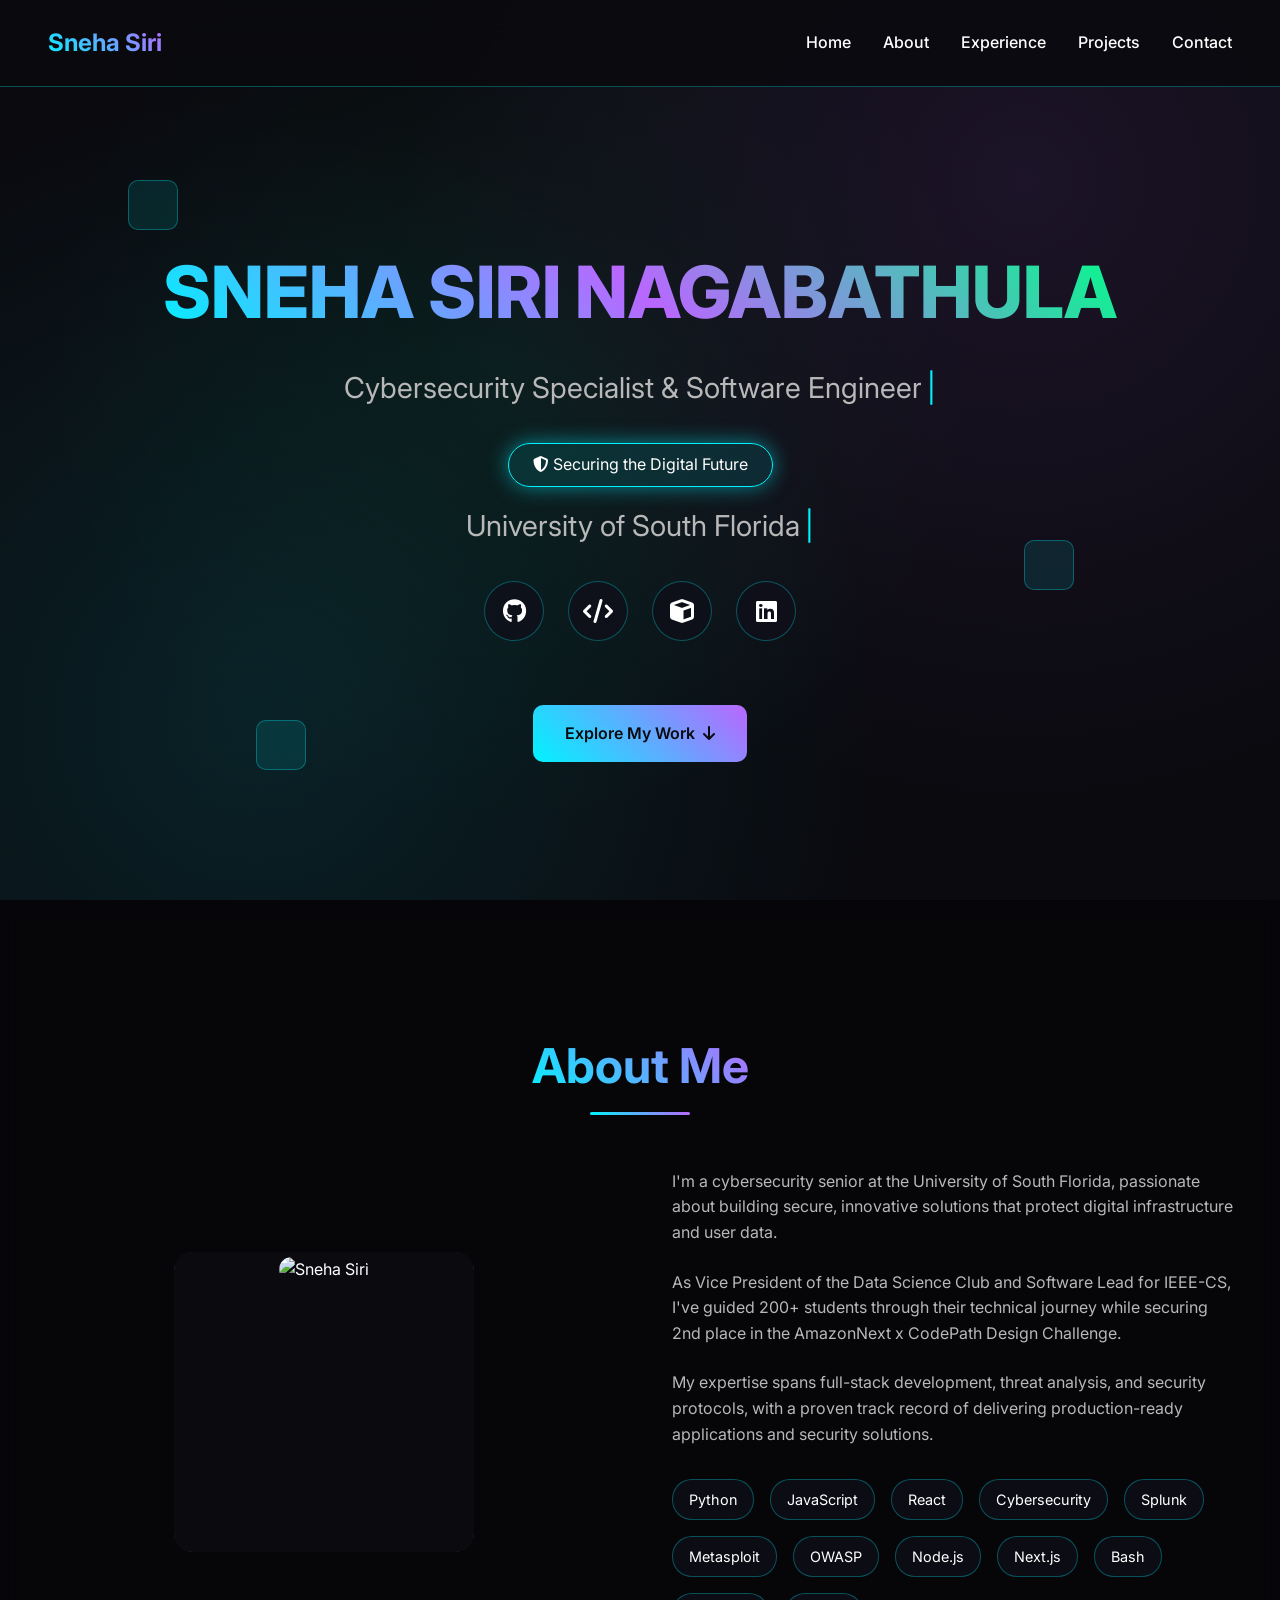
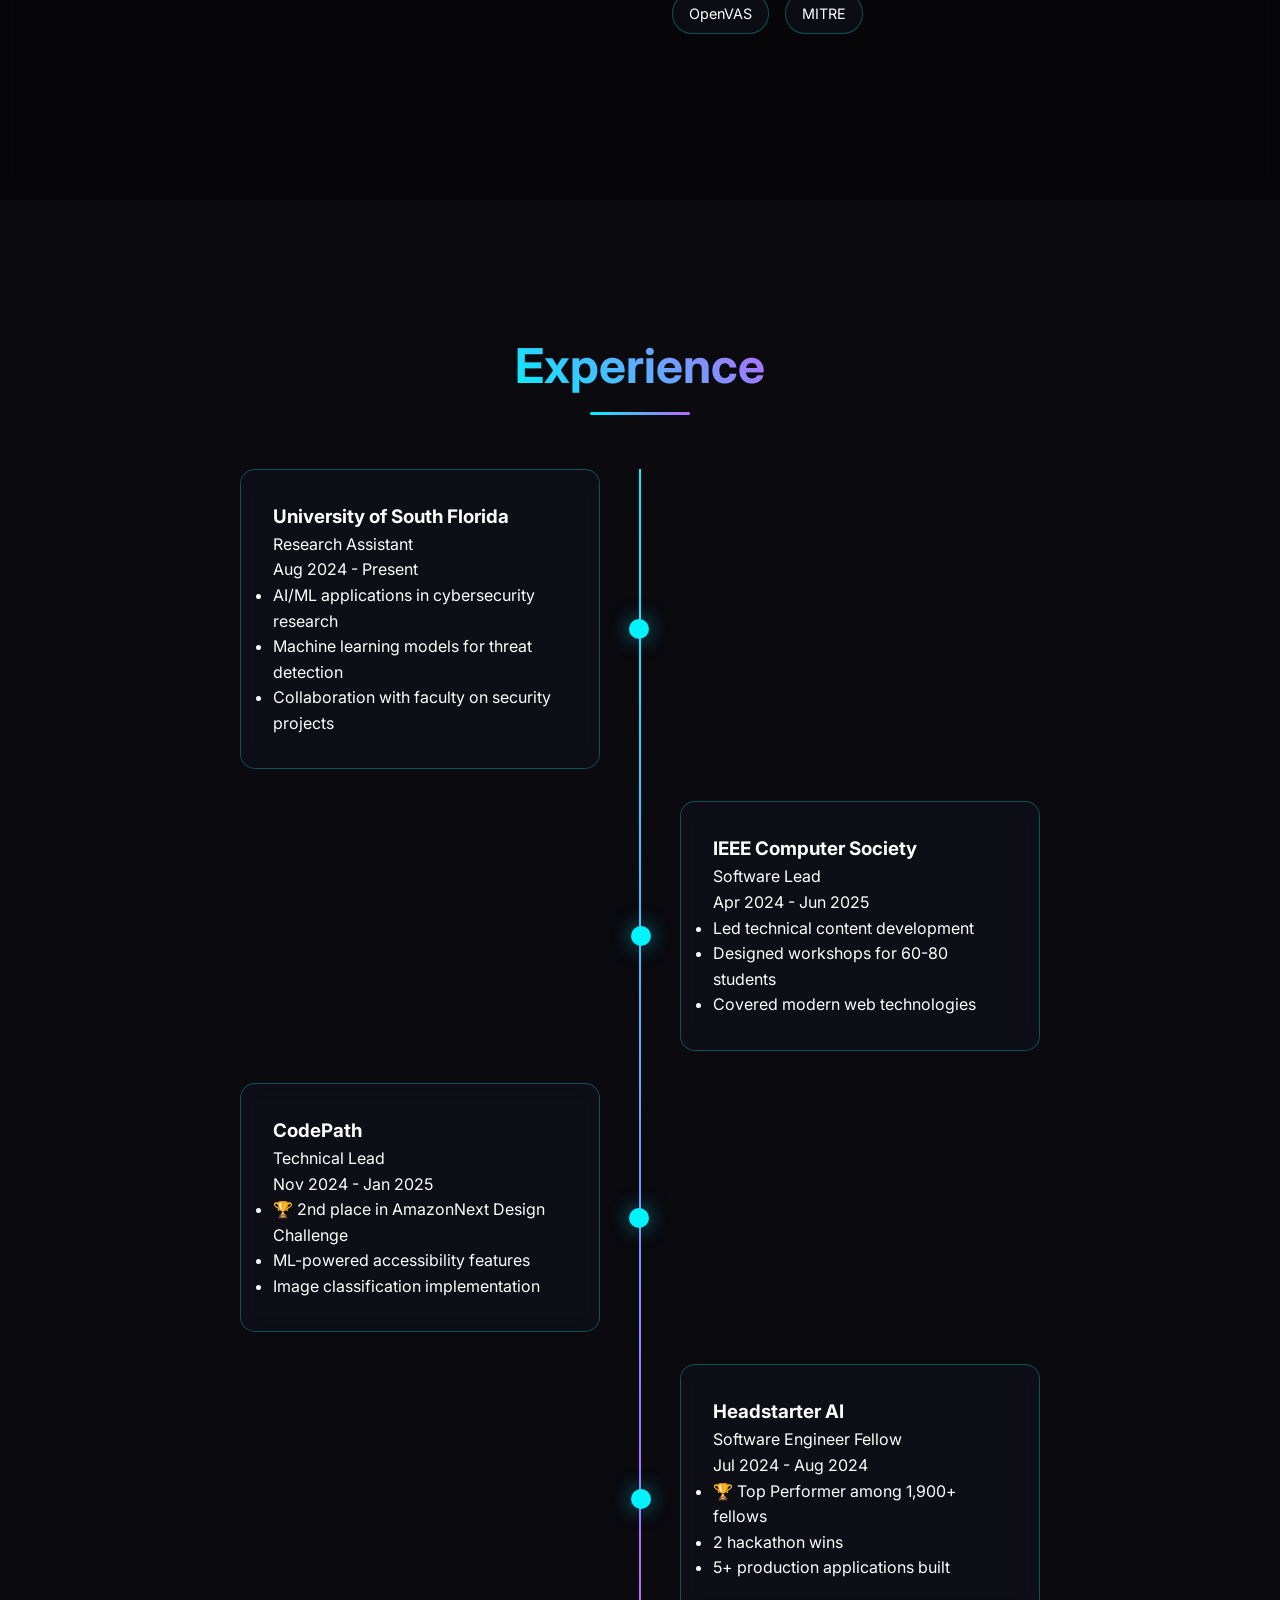
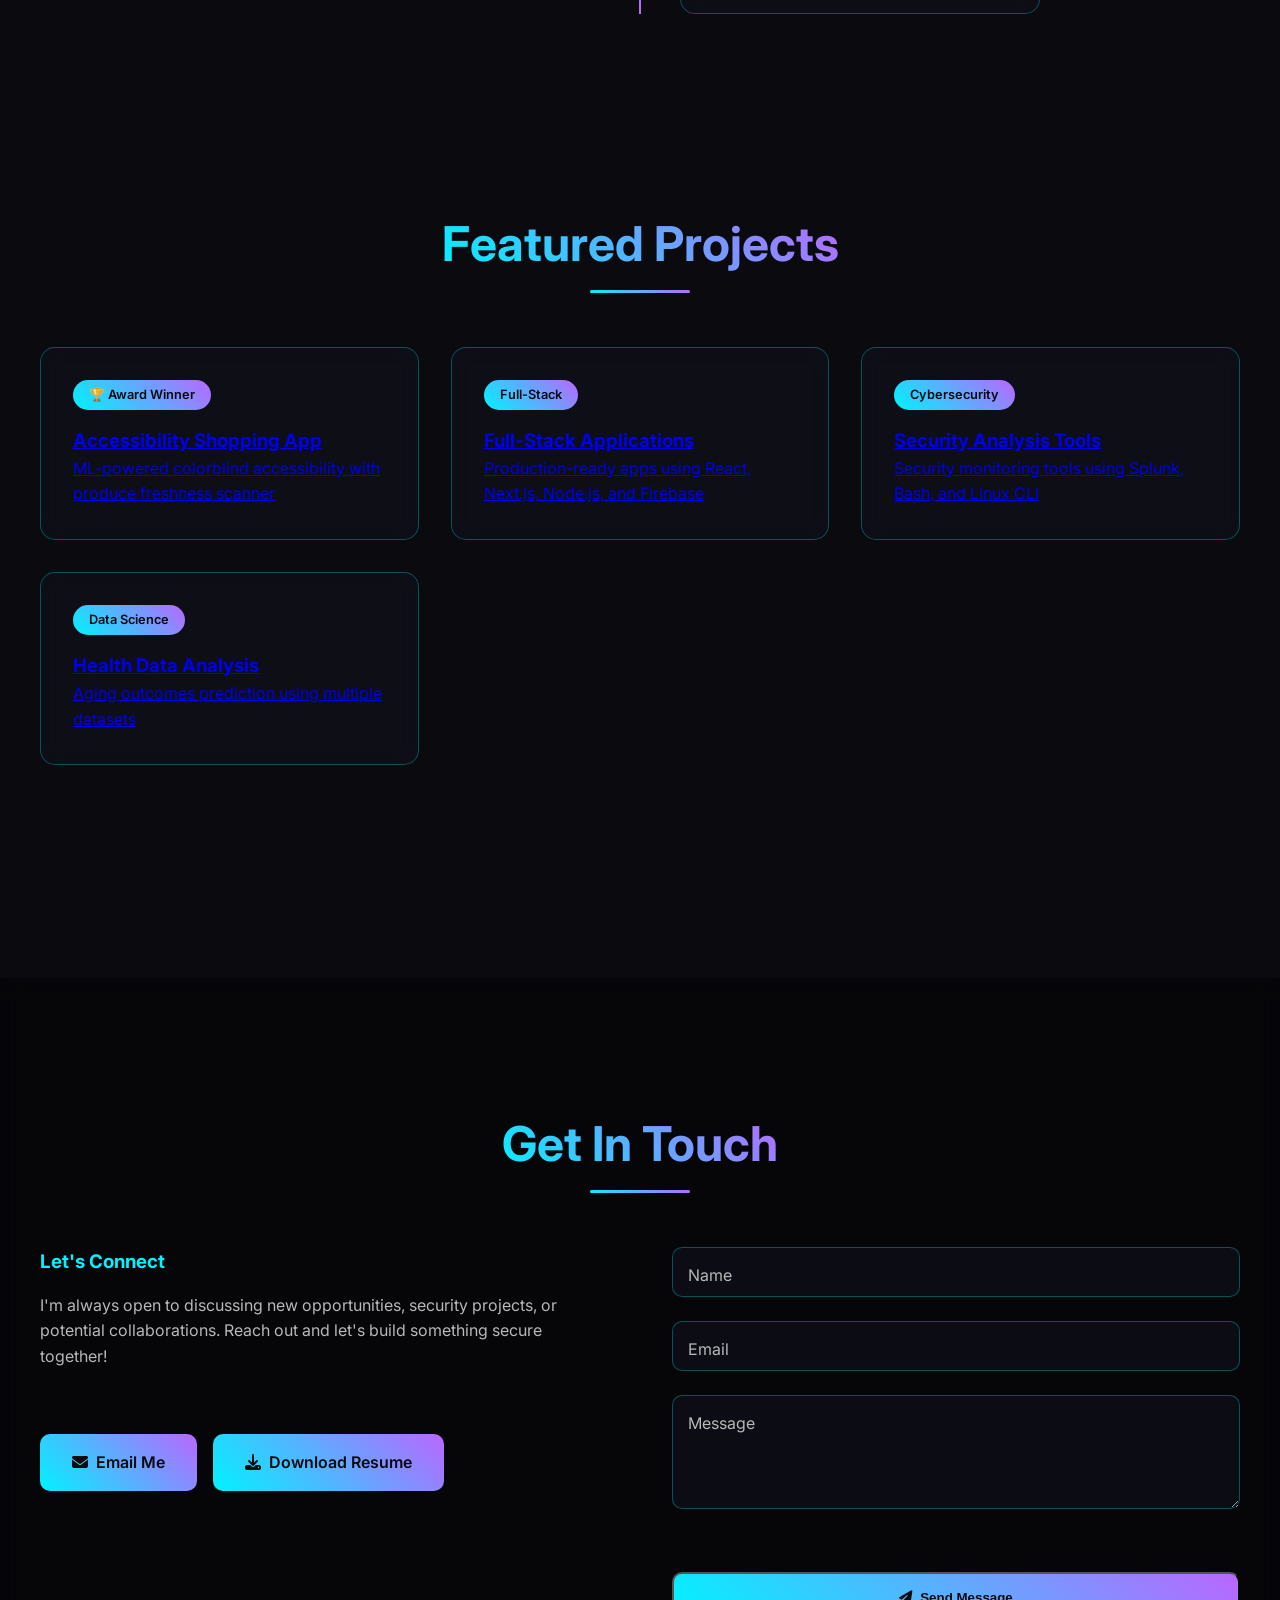
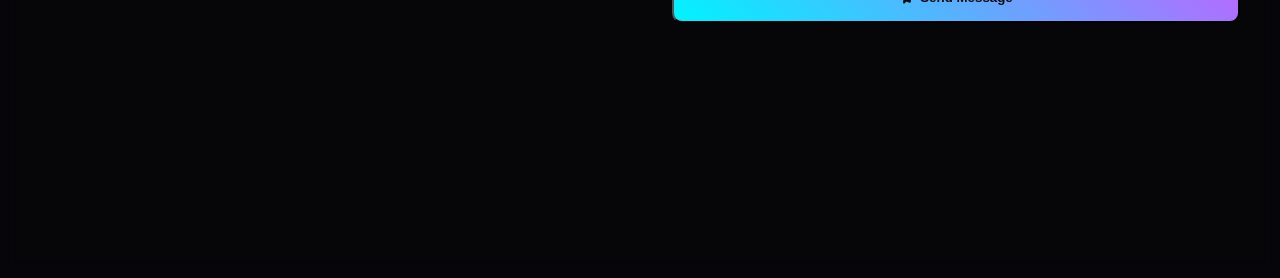
==== commit 24a42677: "Update index.html" ====
--- a/index.html
+++ b/index.html
@@ -3,926 +3,865 @@
 <head>
     <meta charset="UTF-8">
     <meta name="viewport" content="width=device-width, initial-scale=1.0">
-    <title>Sneha Siri Nagabathula - Portfolio</title>
+    <title>Sneha Siri Nagabathula - Cybersecurity Portfolio</title>
+    <link rel="stylesheet" href="https://cdnjs.cloudflare.com/ajax/libs/font-awesome/6.4.0/css/all.min.css">
     <style>
+        @import url('https://fonts.googleapis.com/css2?family=Inter:wght@300;400;500;600;700;800&display=swap');
+
         :root {
-            /* Light theme variables */
-            --bg-primary: #ffffff;
-            --bg-secondary: #f8f9fa;
-            --bg-tertiary: rgba(176, 224, 230, 0.6);
-            --text-primary: #333333;
-            --text-secondary: #666666;
-            --text-tertiary: #888888;
-            --accent-primary: #2d5f7a;
-            --accent-secondary: #234a5f;
-            --border-color: #e0e0e0;
-            --card-bg: #f8f9fa;
-            --nav-bg: rgba(255, 255, 255, 0.95);
-            --shadow-color: rgba(0, 0, 0, 0.1);
-            --shadow-hover: rgba(45, 95, 122, 0.4);
-            --gradient-primary: linear-gradient(180deg, 
-                rgba(176, 224, 230, 0.6) 0%,
-                rgba(173, 216, 230, 0.7) 25%,
-                rgba(135, 206, 235, 0.6) 50%,
-                rgba(176, 196, 222, 0.5) 75%,
-                rgba(176, 224, 230, 0.4) 100%
-            );
-        }
-
-        .dark-mode {
-            /* Dark theme variables */
-            --bg-primary: #121212;
-            --bg-secondary: #1e1e1e;
-            --bg-tertiary: rgba(30, 30, 46, 0.8);
-            --text-primary: #f0f0f0;
-            --text-secondary: #cccccc;
-            --text-tertiary: #aaaaaa;
-            --accent-primary: #4a9bc7;
-            --accent-secondary: #3579a3;
-            --border-color: #444444;
-            --card-bg: #2a2a2a;
-            --nav-bg: rgba(30, 30, 30, 0.95);
-            --shadow-color: rgba(0, 0, 0, 0.3);
-            --shadow-hover: rgba(74, 155, 199, 0.4);
-            --gradient-primary: linear-gradient(180deg, 
-                rgba(30, 30, 46, 0.8) 0%,
-                rgba(40, 40, 60, 0.7) 25%,
-                rgba(50, 50, 70, 0.6) 50%,
-                rgba(40, 40, 60, 0.5) 75%,
-                rgba(30, 30, 46, 0.4) 100%
-            );
+            /* Cyber Security Color Palette */
+            --neon-blue: #00f3ff;
+            --neon-purple: #b967ff;
+            --cyber-green: #00ff88;
+            --matrix-green: #00ff41;
+            --dark-bg: #0a0a0f;
+            --darker-bg: #050508;
+            --card-bg: rgba(16, 16, 26, 0.8);
+            --card-border: rgba(0, 243, 255, 0.3);
+            --text-primary: #ffffff;
+            --text-secondary: #b8b8b8;
+            --accent-glow: 0 0 20px rgba(0, 243, 255, 0.5);
         }
 
         * {
             margin: 0;
             padding: 0;
             box-sizing: border-box;
-            transition: background-color 0.3s ease, color 0.3s ease, border-color 0.3s ease;
         }
 
         body {
-            font-family: 'Segoe UI', Tahoma, Geneva, Verdana, sans-serif;
-            background: var(--bg-primary);
+            font-family: 'Inter', sans-serif;
+            background: var(--dark-bg);
             color: var(--text-primary);
             overflow-x: hidden;
             line-height: 1.6;
         }
 
+        /* Animated Background */
+        .bg-animation {
+            position: fixed;
+            top: 0;
+            left: 0;
+            width: 100%;
+            height: 100%;
+            z-index: -2;
+            background: 
+                radial-gradient(circle at 20% 80%, rgba(0, 243, 255, 0.1) 0%, transparent 50%),
+                radial-gradient(circle at 80% 20%, rgba(185, 103, 255, 0.1) 0%, transparent 50%),
+                radial-gradient(circle at 40% 40%, rgba(0, 255, 136, 0.05) 0%, transparent 50%);
+            background-color: var(--dark-bg);
+        }
+
+        .matrix-bg {
+            position: fixed;
+            top: 0;
+            left: 0;
+            width: 100%;
+            height: 100%;
+            z-index: -1;
+            opacity: 0.1;
+            background-image: 
+                linear-gradient(rgba(0, 255, 65, 0.1) 1px, transparent 1px),
+                linear-gradient(90deg, rgba(0, 255, 65, 0.1) 1px, transparent 1px);
+            background-size: 50px 50px;
+            animation: matrixMove 20s linear infinite;
+        }
+
+        @keyframes matrixMove {
+            0% { transform: translateY(0) translateX(0); }
+            100% { transform: translateY(50px) translateX(25px); }
+        }
+
+        /* Navigation */
         nav {
             position: fixed;
             top: 0;
             width: 100%;
-            background: var(--nav-bg);
+            background: rgba(10, 10, 15, 0.9);
+            backdrop-filter: blur(20px);
             padding: 1.5rem 3rem;
-            box-shadow: 0 1px 3px var(--shadow-color);
             z-index: 1000;
             display: flex;
             justify-content: space-between;
             align-items: center;
-            backdrop-filter: blur(10px);
+            border-bottom: 1px solid var(--card-border);
         }
 
         .nav-brand {
-            font-size: 1.2rem;
-            font-weight: 600;
-            color: var(--text-primary);
-        }
-
-        nav ul {
+            font-size: 1.5rem;
+            font-weight: 700;
+            background: linear-gradient(45deg, var(--neon-blue), var(--neon-purple));
+            -webkit-background-clip: text;
+            -webkit-text-fill-color: transparent;
+            background-clip: text;
+        }
+
+        .nav-links {
+            display: flex;
+            gap: 2rem;
             list-style: none;
-            display: flex;
-            gap: 2.5rem;
-            align-items: center;
-        }
-
-        nav a {
+        }
+
+        .nav-links a {
             color: var(--text-primary);
             text-decoration: none;
             font-weight: 500;
             position: relative;
             padding: 0.5rem 0;
-        }
-
-        nav a::after {
+            transition: all 0.3s ease;
+        }
+
+        .nav-links a::before {
             content: '';
             position: absolute;
+            bottom: 0;
+            left: 0;
             width: 0;
             height: 2px;
-            bottom: 0;
-            left: 0;
-            background-color: var(--accent-primary);
+            background: linear-gradient(45deg, var(--neon-blue), var(--neon-purple));
             transition: width 0.3s ease;
         }
 
-        nav a:hover::after {
+        .nav-links a:hover::before {
             width: 100%;
         }
 
-        .theme-toggle {
-            background: none;
-            border: none;
-            font-size: 1.2rem;
-            cursor: pointer;
-            padding: 0.5rem;
-            border-radius: 50%;
-            width: 40px;
-            height: 40px;
+        .nav-links a:hover {
+            color: var(--neon-blue);
+        }
+
+        /* Sections */
+        section {
+            min-height: 100vh;
+            padding: 8rem 2rem 2rem;
+            position: relative;
+        }
+
+        .container {
+            max-width: 1200px;
+            margin: 0 auto;
+        }
+
+        /* Hero Section */
+        #home {
             display: flex;
             align-items: center;
             justify-content: center;
-            background-color: var(--bg-secondary);
-            transition: transform 0.3s ease;
-        }
-
-        .theme-toggle:hover {
-            transform: rotate(15deg);
-        }
-
-        section {
-            min-height: 100vh;
-            padding: 6rem 2rem 2rem;
+            text-align: center;
+            position: relative;
+            overflow: hidden;
+        }
+
+        .hero-content {
+            position: relative;
+            z-index: 2;
+        }
+
+        .cyber-glitch {
+            font-size: 4.5rem;
+            font-weight: 800;
+            margin-bottom: 1rem;
+            background: linear-gradient(45deg, var(--neon-blue), var(--neon-purple), var(--cyber-green));
+            -webkit-background-clip: text;
+            -webkit-text-fill-color: transparent;
+            background-clip: text;
+            position: relative;
+            animation: glitch 5s infinite;
+        }
+
+        @keyframes glitch {
+            0%, 100% { transform: translateX(0); }
+            5% { transform: translateX(-2px); }
+            10% { transform: translateX(2px); }
+            15% { transform: translateX(0); }
+        }
+
+        .cyber-subtitle {
+            font-size: 1.8rem;
+            margin-bottom: 1rem;
+            color: var(--text-secondary);
+            position: relative;
+        }
+
+        .cyber-subtitle::after {
+            content: '|';
+            animation: blink 1s infinite;
+            margin-left: 5px;
+            color: var(--neon-blue);
+        }
+
+        @keyframes blink {
+            0%, 100% { opacity: 1; }
+            50% { opacity: 0; }
+        }
+
+        .cyber-badge {
+            display: inline-block;
+            background: rgba(0, 243, 255, 0.1);
+            border: 1px solid var(--neon-blue);
+            padding: 0.5rem 1.5rem;
+            border-radius: 25px;
+            margin: 1rem 0;
+            backdrop-filter: blur(10px);
+            box-shadow: var(--accent-glow);
+        }
+
+        /* Social Links */
+        .cyber-social {
+            display: flex;
+            gap: 1.5rem;
+            justify-content: center;
+            margin: 2rem 0;
+        }
+
+        .cyber-social a {
+            width: 60px;
+            height: 60px;
             display: flex;
             align-items: center;
             justify-content: center;
-        }
-
-        .container {
-            max-width: 1200px;
-            width: 100%;
-        }
-
-        #home {
-            text-align: center;
-            background: var(--gradient-primary);
+            background: var(--card-bg);
+            border: 1px solid var(--card-border);
+            border-radius: 50%;
+            color: var(--text-primary);
+            text-decoration: none;
+            font-size: 1.5rem;
+            transition: all 0.3s ease;
             position: relative;
             overflow: hidden;
         }
 
-        #home::before {
+        .cyber-social a::before {
             content: '';
             position: absolute;
             top: 0;
-            left: 0;
-            right: 0;
-            bottom: 0;
-            background: rgba(255, 255, 255, 0.3);
-        }
-
-        .dark-mode #home::before {
-            background: rgba(0, 0, 0, 0.3);
-        }
-
-        #home .container {
-            position: relative;
-            z-index: 1;
-        }
-
-        h1 {
-            font-size: 4rem;
-            margin-bottom: 1rem;
-            animation: fadeInUp 1s ease;
-            background: linear-gradient(135deg, var(--accent-primary), var(--accent-secondary));
+            left: -100%;
+            width: 100%;
+            height: 100%;
+            background: linear-gradient(90deg, transparent, rgba(0, 243, 255, 0.4), transparent);
+            transition: left 0.5s ease;
+        }
+
+        .cyber-social a:hover::before {
+            left: 100%;
+        }
+
+        .cyber-social a:hover {
+            transform: translateY(-5px);
+            box-shadow: var(--accent-glow);
+            border-color: var(--neon-blue);
+        }
+
+        /* Cyber Button */
+        .cyber-button {
+            display: inline-flex;
+            align-items: center;
+            gap: 0.5rem;
+            background: linear-gradient(45deg, var(--neon-blue), var(--neon-purple));
+            color: var(--dark-bg);
+            text-decoration: none;
+            padding: 1rem 2rem;
+            border-radius: 10px;
+            font-weight: 600;
+            margin-top: 2rem;
+            position: relative;
+            overflow: hidden;
+            transition: all 0.3s ease;
+        }
+
+        .cyber-button::before {
+            content: '';
+            position: absolute;
+            top: 0;
+            left: -100%;
+            width: 100%;
+            height: 100%;
+            background: linear-gradient(90deg, transparent, rgba(255,255,255,0.3), transparent);
+            transition: left 0.5s ease;
+        }
+
+        .cyber-button:hover::before {
+            left: 100%;
+        }
+
+        .cyber-button:hover {
+            transform: translateY(-3px);
+            box-shadow: 0 10px 30px rgba(0, 243, 255, 0.4);
+        }
+
+        /* Section Headers */
+        .section-header {
+            text-align: center;
+            margin-bottom: 4rem;
+            position: relative;
+        }
+
+        .section-header h2 {
+            font-size: 3rem;
+            font-weight: 700;
+            background: linear-gradient(45deg, var(--neon-blue), var(--neon-purple));
             -webkit-background-clip: text;
             -webkit-text-fill-color: transparent;
             background-clip: text;
-        }
-
-        .subtitle {
-            font-size: 1.5rem;
-            opacity: 0.9;
-            animation: fadeInUp 1s ease 0.2s backwards;
-            margin-bottom: 1rem;
-            color: var(--text-secondary);
-        }
-
-        .social-links {
-            display: flex;
-            gap: 1.5rem;
-            justify-content: center;
-            margin-top: 2rem;
-            animation: fadeInUp 1s ease 0.4s backwards;
-        }
-
-        .social-link {
-            display: inline-flex;
-            align-items: center;
-            justify-content: center;
-            width: 60px;
-            height: 60px;
-            background: var(--bg-primary);
-            color: var(--text-primary);
-            text-decoration: none;
-            border-radius: 50%;
-            font-size: 1.8rem;
-            transition: all 0.3s ease;
-            border: 2px solid var(--accent-primary);
-            box-shadow: 0 4px 6px var(--shadow-color);
-        }
-
-        .social-link:hover {
-            background: var(--accent-primary);
-            color: white;
-            transform: translateY(-5px);
-            box-shadow: 0 10px 25px var(--shadow-hover);
-        }
-
-        .cta-button {
+            position: relative;
             display: inline-block;
-            margin-top: 2rem;
-            padding: 1rem 2rem;
-            background: var(--accent-primary);
-            color: white;
-            text-decoration: none;
-            border-radius: 50px;
-            font-weight: 600;
-            transition: all 0.3s ease;
-            animation: fadeInUp 1s ease 0.6s backwards;
-            box-shadow: 0 4px 6px var(--shadow-color);
-        }
-
-        .cta-button:hover {
-            transform: translateY(-3px);
-            box-shadow: 0 10px 25px var(--shadow-hover);
-            background: var(--accent-secondary);
-        }
-
-        #about, #projects, #contact {
-            background: var(--bg-primary);
-        }
-
-        #experience, #resume {
-            background: var(--gradient-primary);
-        }
-
-        h2 {
-            font-size: 2.5rem;
-            margin-bottom: 2rem;
-            color: var(--text-primary);
-            text-align: center;
-            position: relative;
-        }
-
-        h2::after {
+        }
+
+        .section-header h2::after {
             content: '';
             position: absolute;
             bottom: -10px;
             left: 50%;
             transform: translateX(-50%);
-            width: 80px;
-            height: 4px;
-            background: var(--accent-primary);
+            width: 100px;
+            height: 3px;
+            background: linear-gradient(45deg, var(--neon-blue), var(--neon-purple));
             border-radius: 2px;
         }
 
-        .about-content {
-            display: flex;
-            gap: 3rem;
+        /* About Section */
+        #about {
+            background: rgba(5, 5, 8, 0.7);
+            backdrop-filter: blur(10px);
+        }
+
+        .about-grid {
+            display: grid;
+            grid-template-columns: 1fr 1fr;
+            gap: 4rem;
             align-items: center;
-            flex-wrap: wrap;
-        }
-
-        .about-text {
-            flex: 1;
-            min-width: 300px;
-            line-height: 1.8;
-        }
-
-        .about-text p {
-            margin-bottom: 1rem;
-            color: var(--text-secondary);
-        }
-
-        .about-image {
-            flex: 1;
-            min-width: 300px;
+        }
+
+        .cyber-profile {
+            position: relative;
             text-align: center;
         }
 
-        .profile-pic {
+        .profile-frame {
             width: 300px;
             height: 300px;
-            border-radius: 50%;
-            background: linear-gradient(135deg, var(--accent-primary) 0%, var(--accent-secondary) 100%);
-            display: flex;
-            align-items: center;
-            justify-content: center;
-            font-size: 6rem;
-            color: white;
             margin: 0 auto;
-            box-shadow: 0 10px 30px var(--shadow-color);
-            transition: transform 0.3s ease;
-            overflow: hidden;
-        }
-
-        .profile-pic img {
+            position: relative;
+            border-radius: 20px;
+            background: linear-gradient(45deg, var(--neon-blue), var(--neon-purple));
+            padding: 5px;
+            animation: rotate 10s linear infinite;
+        }
+
+        @keyframes rotate {
+            0% { transform: rotate(0deg); }
+            100% { transform: rotate(360deg); }
+        }
+
+        .profile-frame::before {
+            content: '';
+            position: absolute;
+            inset: 0;
+            background: var(--dark-bg);
+            border-radius: 18px;
+            z-index: 1;
+        }
+
+        .profile-img {
             width: 100%;
             height: 100%;
+            border-radius: 15px;
             object-fit: cover;
-        }
-
-        .profile-pic:hover {
-            transform: scale(1.05);
-        }
-
-        .skills {
+            position: relative;
+            z-index: 2;
+        }
+
+        .cyber-skills {
             display: flex;
+            flex-wrap: wrap;
             gap: 1rem;
-            flex-wrap: wrap;
-            margin-top: 1.5rem;
-        }
-
-        .skill-tag {
-            background: var(--accent-primary);
-            color: white;
+            margin-top: 2rem;
+        }
+
+        .skill-chip {
+            background: var(--card-bg);
+            border: 1px solid var(--card-border);
             padding: 0.5rem 1rem;
             border-radius: 20px;
             font-size: 0.9rem;
             transition: all 0.3s ease;
-        }
-
-        .skill-tag:hover {
+            cursor: pointer;
+        }
+
+        .skill-chip:hover {
+            background: rgba(0, 243, 255, 0.1);
+            border-color: var(--neon-blue);
             transform: translateY(-2px);
-            box-shadow: 0 4px 8px var(--shadow-color);
-        }
-
-        .experience-grid {
-            display: grid;
-            gap: 2rem;
-            margin-top: 2rem;
-        }
-
-        .experience-card {
+            box-shadow: var(--accent-glow);
+        }
+
+        /* Experience Section */
+        .timeline {
+            position: relative;
+            max-width: 800px;
+            margin: 0 auto;
+        }
+
+        .timeline::before {
+            content: '';
+            position: absolute;
+            left: 50%;
+            transform: translateX(-50%);
+            width: 2px;
+            height: 100%;
+            background: linear-gradient(to bottom, var(--neon-blue), var(--neon-purple));
+        }
+
+        .timeline-item {
             background: var(--card-bg);
+            border: 1px solid var(--card-border);
+            border-radius: 15px;
             padding: 2rem;
-            border-radius: 15px;
-            border-left: 4px solid var(--accent-primary);
-            box-shadow: 0 4px 6px var(--shadow-color);
+            margin: 2rem 0;
+            position: relative;
+            backdrop-filter: blur(10px);
             transition: all 0.3s ease;
-        }
-
-        .experience-card:hover {
+            width: calc(50% - 40px);
+        }
+
+        .timeline-item:nth-child(odd) {
+            margin-left: 0;
+            margin-right: auto;
+        }
+
+        .timeline-item:nth-child(even) {
+            margin-left: auto;
+            margin-right: 0;
+        }
+
+        .timeline-item::before {
+            content: '';
+            position: absolute;
+            top: 50%;
+            width: 20px;
+            height: 20px;
+            background: var(--neon-blue);
+            border-radius: 50%;
+            box-shadow: var(--accent-glow);
+        }
+
+        .timeline-item:nth-child(odd)::before {
+            right: -50px;
+        }
+
+        .timeline-item:nth-child(even)::before {
+            left: -50px;
+        }
+
+        .timeline-item:hover {
             transform: translateY(-5px);
-            box-shadow: 0 10px 25px var(--shadow-color);
-        }
-
-        .experience-card h3 {
-            color: var(--text-primary);
-            margin-bottom: 0.5rem;
-        }
-
-        .experience-card .role {
-            font-weight: 600;
-            color: var(--accent-primary);
-            margin-bottom: 0.5rem;
-        }
-
-        .experience-card .date {
-            color: var(--text-tertiary);
-            font-size: 0.9rem;
-            margin-bottom: 1rem;
-        }
-
-        .experience-card ul {
-            list-style-position: inside;
-            color: var(--text-secondary);
-            line-height: 1.8;
-        }
-
-        .experience-card li {
-            margin-bottom: 0.5rem;
-        }
-
+            box-shadow: 0 10px 30px rgba(0, 243, 255, 0.2);
+            border-color: var(--neon-blue);
+        }
+
+        /* Projects Section */
         .projects-grid {
             display: grid;
-            grid-template-columns: repeat(auto-fit, minmax(300px, 1fr));
+            grid-template-columns: repeat(auto-fit, minmax(350px, 1fr));
             gap: 2rem;
-            margin-top: 2rem;
-        }
-
-        .project-card {
+        }
+
+        .cyber-card {
             background: var(--card-bg);
+            border: 1px solid var(--card-border);
+            border-radius: 15px;
             padding: 2rem;
-            border-radius: 15px;
+            backdrop-filter: blur(10px);
             transition: all 0.3s ease;
-            cursor: pointer;
-            text-decoration: none;
-            color: inherit;
-            display: block;
-            box-shadow: 0 4px 6px var(--shadow-color);
-            border: 1px solid var(--border-color);
-        }
-
-        .project-card:hover {
+            position: relative;
+            overflow: hidden;
+        }
+
+        .cyber-card::before {
+            content: '';
+            position: absolute;
+            top: 0;
+            left: -100%;
+            width: 100%;
+            height: 100%;
+            background: linear-gradient(90deg, transparent, rgba(0, 243, 255, 0.1), transparent);
+            transition: left 0.5s ease;
+        }
+
+        .cyber-card:hover::before {
+            left: 100%;
+        }
+
+        .cyber-card:hover {
             transform: translateY(-10px);
-            box-shadow: 0 15px 40px var(--shadow-hover);
-            border-color: var(--accent-primary);
-        }
-
-        .project-card h3 {
-            color: var(--text-primary);
-            margin-bottom: 1rem;
-        }
-
-        .project-card p {
-            color: var(--text-secondary);
-        }
-
-        .project-badge {
+            box-shadow: 0 15px 40px rgba(0, 243, 255, 0.3);
+            border-color: var(--neon-blue);
+        }
+
+        .card-badge {
             display: inline-block;
-            background: var(--accent-primary);
-            color: white;
-            padding: 0.25rem 0.75rem;
+            background: linear-gradient(45deg, var(--neon-blue), var(--neon-purple));
+            color: var(--dark-bg);
+            padding: 0.3rem 1rem;
             border-radius: 15px;
             font-size: 0.8rem;
+            font-weight: 600;
             margin-bottom: 1rem;
         }
 
-        .resume-container {
-            max-width: 800px;
-            margin: 2rem auto;
-            text-align: center;
-        }
-
-        .resume-button {
-            display: inline-block;
-            padding: 1.5rem 3rem;
-            background: var(--accent-primary);
-            color: white;
-            text-decoration: none;
-            border-radius: 10px;
-            font-size: 1.2rem;
-            font-weight: 600;
-            transition: all 0.3s ease;
-            margin: 1rem;
-            box-shadow: 0 4px 6px var(--shadow-color);
-        }
-
-        .resume-button:hover {
-            transform: translateY(-3px);
-            box-shadow: 0 10px 25px var(--shadow-hover);
-            background: var(--accent-secondary);
-        }
-
-        .certifications {
-            margin-top: 3rem;
-        }
-
-        .cert-grid {
+        /* Contact Section */
+        #contact {
+            background: rgba(5, 5, 8, 0.7);
+            backdrop-filter: blur(10px);
+        }
+
+        .contact-grid {
             display: grid;
-            grid-template-columns: repeat(auto-fit, minmax(250px, 1fr));
+            grid-template-columns: 1fr 1fr;
+            gap: 4rem;
+        }
+
+        .cyber-form {
+            display: flex;
+            flex-direction: column;
             gap: 1.5rem;
-            margin-top: 2rem;
-        }
-
-        .cert-card {
-            background: var(--card-bg);
-            padding: 1.5rem;
-            border-radius: 10px;
-            border-top: 3px solid var(--accent-primary);
-            cursor: pointer;
-            text-decoration: none;
-            color: inherit;
-            display: block;
-            transition: all 0.3s ease;
-            box-shadow: 0 4px 6px var(--shadow-color);
-        }
-
-        .cert-card:hover {
-            transform: translateY(-5px);
-            box-shadow: 0 10px 25px var(--shadow-hover);
-        }
-
-        .cert-card h4 {
-            color: var(--text-primary);
-            margin-bottom: 0.5rem;
-            font-size: 1rem;
-        }
-
-        .cert-card p {
-            color: var(--text-secondary);
-            font-size: 0.9rem;
-        }
-
-        .contact-form {
-            max-width: 600px;
-            margin: 2rem auto;
         }
 
         .form-group {
-            margin-bottom: 1.5rem;
-        }
-
-        label {
-            display: block;
-            margin-bottom: 0.5rem;
-            color: var(--text-primary);
-            font-weight: 600;
-        }
-
-        input, textarea {
+            position: relative;
+        }
+
+        .form-input {
             width: 100%;
             padding: 1rem;
-            border: 2px solid var(--border-color);
+            background: var(--card-bg);
+            border: 1px solid var(--card-border);
             border-radius: 10px;
+            color: var(--text-primary);
             font-family: inherit;
             transition: all 0.3s ease;
-            background: var(--bg-secondary);
-            color: var(--text-primary);
-        }
-
-        input:focus, textarea:focus {
+        }
+
+        .form-input:focus {
             outline: none;
-            border-color: var(--accent-primary);
-            box-shadow: 0 0 0 3px rgba(45, 95, 122, 0.1);
-        }
-
-        textarea {
-            resize: vertical;
-            min-height: 150px;
-        }
-
-        button[type="submit"] {
+            border-color: var(--neon-blue);
+            box-shadow: var(--accent-glow);
+        }
+
+        .form-label {
+            position: absolute;
+            top: 1rem;
+            left: 1rem;
+            color: var(--text-secondary);
+            transition: all 0.3s ease;
+            pointer-events: none;
+        }
+
+        .form-input:focus + .form-label,
+        .form-input:not(:placeholder-shown) + .form-label {
+            top: -0.5rem;
+            left: 0.5rem;
+            font-size: 0.8rem;
+            background: var(--dark-bg);
+            padding: 0 0.5rem;
+            color: var(--neon-blue);
+        }
+
+        /* Floating Elements */
+        .floating-elements {
+            position: fixed;
+            top: 0;
+            left: 0;
             width: 100%;
-            padding: 1rem;
-            background: var(--accent-primary);
-            color: white;
-            border: none;
+            height: 100%;
+            pointer-events: none;
+            z-index: -1;
+        }
+
+        .floating-element {
+            position: absolute;
+            width: 50px;
+            height: 50px;
+            background: rgba(0, 243, 255, 0.1);
+            border: 1px solid rgba(0, 243, 255, 0.3);
             border-radius: 10px;
-            font-size: 1.1rem;
-            font-weight: 600;
-            cursor: pointer;
-            transition: all 0.3s ease;
-            box-shadow: 0 4px 6px var(--shadow-color);
-        }
-
-        button[type="submit"]:hover {
-            transform: translateY(-2px);
-            box-shadow: 0 10px 25px var(--shadow-hover);
-            background: var(--accent-secondary);
-        }
-
-        .contact-icon {
-            font-size: 3rem;
-            margin-bottom: 1rem;
-            display: block;
-            text-align: center;
-        }
-
-        .form-message {
-            margin-top: 1rem;
-            padding: 1rem;
-            border-radius: 10px;
-            text-align: center;
-            display: none;
-        }
-
-        .form-message.success {
-            background: #d4edda;
-            color: #155724;
-            border: 1px solid #c3e6cb;
-        }
-
-        .form-message.error {
-            background: #f8d7da;
-            color: #721c24;
-            border: 1px solid #f5c6cb;
-        }
-
-        .dark-mode .form-message.success {
-            background: #0f5132;
-            color: #d1e7dd;
-            border: 1px solid #146c43;
-        }
-
-        .dark-mode .form-message.error {
-            background: #842029;
-            color: #f8d7da;
-            border: 1px solid #ea868f;
-        }
-
-        @keyframes fadeInUp {
-            from {
-                opacity: 0;
-                transform: translateY(30px);
+            animation: float 6s ease-in-out infinite;
+        }
+
+        @keyframes float {
+            0%, 100% { transform: translateY(0) rotate(0deg); }
+            50% { transform: translateY(-20px) rotate(180deg); }
+        }
+
+        /* Responsive Design */
+        @media (max-width: 768px) {
+            .nav-links {
+                display: none;
             }
-            to {
-                opacity: 1;
-                transform: translateY(0);
-            }
-        }
-
-        @media (max-width: 768px) {
-            h1 {
+
+            .cyber-glitch {
                 font-size: 2.5rem;
             }
-            
-            .subtitle {
-                font-size: 1.2rem;
+
+            .about-grid,
+            .contact-grid {
+                grid-template-columns: 1fr;
             }
 
-            nav {
-                padding: 1rem;
+            .timeline::before {
+                left: 20px;
             }
 
-            nav ul {
-                gap: 1rem;
-                flex-wrap: wrap;
-                font-size: 0.9rem;
+            .timeline-item {
+                width: calc(100% - 60px);
+                margin-left: 60px !important;
+                margin-right: 0 !important;
             }
 
-            .social-links {
-                flex-wrap: wrap;
-            }
-
-            .about-content {
-                flex-direction: column;
-            }
-
-            .profile-pic {
-                width: 200px;
-                height: 200px;
-                font-size: 4rem;
+            .timeline-item::before {
+                left: -40px !important;
             }
         }
     </style>
 </head>
 <body>
+    <!-- Background Elements -->
+    <div class="bg-animation"></div>
+    <div class="matrix-bg"></div>
+    <div class="floating-elements">
+        <div class="floating-element" style="top: 20%; left: 10%; animation-delay: 0s;"></div>
+        <div class="floating-element" style="top: 60%; left: 80%; animation-delay: 2s;"></div>
+        <div class="floating-element" style="top: 80%; left: 20%; animation-delay: 4s;"></div>
+    </div>
+
+    <!-- Navigation -->
     <nav>
-        <div class="nav-brand">Sneha Siri Nagabathula</div>
-        <ul>
+        <div class="nav-brand">Sneha Siri</div>
+        <ul class="nav-links">
             <li><a href="#home">Home</a></li>
             <li><a href="#about">About</a></li>
             <li><a href="#experience">Experience</a></li>
             <li><a href="#projects">Projects</a></li>
-            <li><a href="#resume">Resume</a></li>
             <li><a href="#contact">Contact</a></li>
-            <li><button class="theme-toggle">🌙</button></li>
         </ul>
     </nav>
 
+    <!-- Hero Section -->
     <section id="home">
         <div class="container">
-            <h1>Sneha Siri Nagabathula</h1>
-            <p class="subtitle">B.S. in Cybersecurity | Research Assistant | Aspiring Software Engineer</p>
-            <p class="subtitle" style="font-size: 1.2rem;">University of South Florida</p>
-            <div class="social-links">
-                <a href="https://github.com/sirisneha99" target="_blank" class="social-link" title="GitHub">
-                    <svg xmlns="http://www.w3.org/2000/svg" width="28" height="28" viewBox="0 0 24 24" fill="currentColor"><path d="M12 0c-6.626 0-12 5.373-12 12 0 5.302 3.438 9.8 8.207 11.387.599.111.793-.261.793-.577v-2.234c-3.338.726-4.033-1.416-4.033-1.416-.546-1.387-1.333-1.756-1.333-1.756-1.089-.745.083-.729.083-.729 1.205.084 1.839 1.237 1.839 1.237 1.07 1.834 2.807 1.304 3.492.997.107-.775.418-1.305.762-1.604-2.665-.305-5.467-1.334-5.467-5.931 0-1.311.469-2.381 1.236-3.221-.124-.303-.535-1.524.117-3.176 0 0 1.008-.322 3.301 1.23.957-.266 1.983-.399 3.003-.404 1.02.005 2.047.138 3.006.404 2.291-1.552 3.297-1.23 3.297-1.23.653 1.653.242 2.874.118 3.176.77.84 1.235 1.911 1.235 3.221 0 4.609-2.807 5.624-5.479 5.921.43.372.823 1.102.823 2.222v3.293c0 .319.192.694.801.576 4.765-1.589 8.199-6.086 8.199-11.386 0-6.627-5.373-12-12-12z"/></svg>
-                </a>
-                <a href="https://leetcode.com/u/nsnehasiri/" target="_blank" class="social-link" title="LeetCode">
-                    <svg xmlns="http://www.w3.org/2000/svg" width="28" height="28" viewBox="0 0 24 24" fill="currentColor"><path d="M13.483 0a1.374 1.374 0 0 0-.961.438L7.116 6.226l-3.854 4.126a5.266 5.266 0 0 0-1.209 2.104 5.35 5.35 0 0 0-.125.513 5.527 5.527 0 0 0 .062 2.362 5.83 5.83 0 0 0 .349 1.017 5.938 5.938 0 0 0 1.271 1.818l4.277 4.193.039.038c2.248 2.165 5.852 2.133 8.063-.074l2.396-2.392c.54-.54.54-1.414.003-1.955a1.378 1.378 0 0 0-1.951-.003l-2.396 2.392a3.021 3.021 0 0 1-4.205.038l-.02-.019-4.276-4.193c-.652-.64-.972-1.469-.948-2.263a2.68 2.68 0 0 1 .066-.523 2.545 2.545 0 0 1 .619-1.164L9.13 8.114c1.058-1.134 3.204-1.27 4.43-.278l3.501 2.831c.593.48 1.461.387 1.94-.207a1.384 1.384 0 0 0-.207-1.943l-3.5-2.831c-.8-.647-1.766-1.045-2.774-1.202l2.015-2.158A1.384 1.384 0 0 0 13.483 0zm-2.866 12.815a1.38 1.38 0 0 0-1.38 1.382 1.38 1.38 0 0 0 1.38 1.382H20.79a1.38 1.38 0 0 0 1.38-1.382 1.38 1.38 0 0 0-1.38-1.382z"/></svg>
-                </a>
-                <a href="https://enterprise.hackthebox.com/dashboard" target="_blank" class="social-link" title="Hack The Box">
-                    <svg xmlns="http://www.w3.org/2000/svg" width="28" height="28" viewBox="0 0 24 24" fill="currentColor"><path d="M11.996 0a1.119 1.119 0 0 0-.057.002a1.119 1.119 0 0 0-.52.148L1.414 5.82a1.119 1.119 0 0 0-.56.97v10.42c0 .4.213.77.56.969l10.005 5.67c.16.091.338.139.519.147a1.119 1.119 0 0 0 .576-.148l10.007-5.669a1.119 1.119 0 0 0 .559-.97V6.79a1.119 1.119 0 0 0-.56-.969L12.515.15a1.119 1.119 0 0 0-.519-.148zm.005 2.37l8.886 5.03-3.146 1.781-5.767-3.326zM2.01 7.64l8.76 4.954v9.717l-8.76-4.963zm19.98 0v9.717l-8.76 4.963v-9.717z"/></svg>
-                </a>
-                <a href="https://www.linkedin.com/in/snehasiri/" target="_blank" class="social-link" title="LinkedIn">
-                    <svg xmlns="http://www.w3.org/2000/svg" width="28" height="28" viewBox="0 0 24 24" fill="currentColor"><path d="M20.447 20.452h-3.554v-5.569c0-1.328-.027-3.037-1.852-3.037-1.853 0-2.136 1.445-2.136 2.939v5.667H9.351V9h3.414v1.561h.046c.477-.9 1.637-1.85 3.37-1.85 3.601 0 4.267 2.37 4.267 5.455v6.286zM5.337 7.433c-1.144 0-2.063-.926-2.063-2.065 0-1.138.92-2.063 2.063-2.063 1.14 0 2.064.925 2.064 2.063 0 1.139-.925 2.065-2.064 2.065zm1.782 13.019H3.555V9h3.564v11.452zM22.225 0H1.771C.792 0 0 .774 0 1.729v20.542C0 23.227.792 24 1.771 24h20.451C23.2 24 24 23.227 24 22.271V1.729C24 .774 23.2 0 22.222 0h.003z"/></svg>
+            <div class="hero-content">
+                <h1 class="cyber-glitch">SNEHA SIRI NAGABATHULA</h1>
+                <p class="cyber-subtitle">Cybersecurity Specialist & Software Engineer</p>
+                <div class="cyber-badge">
+                    <i class="fas fa-shield-alt"></i> Securing the Digital Future
+                </div>
+                <p class="cyber-subtitle">University of South Florida</p>
+                
+                <div class="cyber-social">
+                    <a href="https://github.com/sirisneha99" target="_blank" title="GitHub">
+                        <i class="fab fa-github"></i>
+                    </a>
+                    <a href="https://leetcode.com/u/nsnehasiri/" target="_blank" title="LeetCode">
+                        <i class="fas fa-code"></i>
+                    </a>
+                    <a href="https://enterprise.hackthebox.com/dashboard" target="_blank" title="Hack The Box">
+                        <i class="fas fa-cube"></i>
+                    </a>
+                    <a href="https://www.linkedin.com/in/snehasiri/" target="_blank" title="LinkedIn">
+                        <i class="fab fa-linkedin"></i>
+                    </a>
+                </div>
+
+                <a href="#projects" class="cyber-button">
+                    <span>Explore My Work</span>
+                    <i class="fas fa-arrow-down"></i>
                 </a>
             </div>
-            <a href="#experience" class="cta-button">View My Work</a>
         </div>
     </section>
 
+    <!-- About Section -->
     <section id="about">
         <div class="container">
-            <h2>About Me</h2>
-            <div class="about-content">
-                <div class="about-text">
-                    <p>
-                        I'm a senior at the University of South Florida majoring in Cybersecurity, seeking Software Engineering or Security Analyst roles where I can apply my technical skills to build secure, impactful solutions.
-                    </p>
-                    <p>
-                        I've led technical initiatives as Vice President of the Data Science Club and Software Lead for IEEE-CS, where I helped 200+ students develop their skills through hands-on workshops. My experience spans full-stack development and cybersecurity—from building secure applications to testing them for vulnerabilities.
-                    </p>
-                    <p>
-                        I secured 2nd place out of 50+ teams in the AmazonNext x CodePath Design Challenge by building an ML-powered accessibility feature with my team of 3 others, and was a top performer among 1,900+ fellows at Headstarter AI, winning 2 hackathons while building 5+ production-ready applications.
-                    </p>
-                    <div class="skills">
-                        <span class="skill-tag">Python</span>
-                        <span class="skill-tag">JavaScript</span>
-                        <span class="skill-tag">React</span>
-                        <span class="skill-tag">Next.js</span>
-                        <span class="skill-tag">Node.js</span>
-                        <span class="skill-tag">Bash</span>
-                        <span class="skill-tag">Splunk</span>
-                        <span class="skill-tag">OpenVAS</span>
-                        <span class="skill-tag">Nessus</span>
-                        <span class="skill-tag">Metasploit</span>
-                        <span class="skill-tag">MITRE</span>
-                        <span class="skill-tag">OWASP</span>
+            <div class="section-header">
+                <h2>About Me</h2>
+            </div>
+            <div class="about-grid">
+                <div class="cyber-profile">
+                    <div class="profile-frame">
+                        <!-- Replace with your profile image -->
+                        <img src="YOUR_PROFILE_IMAGE_URL" alt="Sneha Siri" class="profile-img">
                     </div>
                 </div>
-                <div class="about-image">
-                    <!-- REPLACE THE SRC ATTRIBUTE WITH YOUR PROFILE PICTURE PATH -->
-                    <div class="profile-pic">
-                        <img src="YOUR_PROFILE_PICTURE_PATH_HERE" alt="Sneha Siri Nagabathula">
+                <div class="about-content">
+                    <p style="margin-bottom: 1.5rem; color: var(--text-secondary);">
+                        I'm a cybersecurity senior at the University of South Florida, passionate about building secure, 
+                        innovative solutions that protect digital infrastructure and user data.
+                    </p>
+                    <p style="margin-bottom: 1.5rem; color: var(--text-secondary);">
+                        As Vice President of the Data Science Club and Software Lead for IEEE-CS, I've guided 200+ students 
+                        through their technical journey while securing 2nd place in the AmazonNext x CodePath Design Challenge.
+                    </p>
+                    <p style="margin-bottom: 2rem; color: var(--text-secondary);">
+                        My expertise spans full-stack development, threat analysis, and security protocols, with a proven 
+                        track record of delivering production-ready applications and security solutions.
+                    </p>
+
+                    <div class="cyber-skills">
+                        <span class="skill-chip">Python</span>
+                        <span class="skill-chip">JavaScript</span>
+                        <span class="skill-chip">React</span>
+                        <span class="skill-chip">Cybersecurity</span>
+                        <span class="skill-chip">Splunk</span>
+                        <span class="skill-chip">Metasploit</span>
+                        <span class="skill-chip">OWASP</span>
+                        <span class="skill-chip">Node.js</span>
+                        <span class="skill-chip">Next.js</span>
+                        <span class="skill-chip">Bash</span>
+                        <span class="skill-chip">OpenVAS</span>
+                        <span class="skill-chip">MITRE</span>
                     </div>
                 </div>
             </div>
         </div>
     </section>
 
+    <!-- Experience Section -->
     <section id="experience">
         <div class="container">
-            <h2>Experience & Leadership</h2>
-            <div class="experience-grid">
-                <div class="experience-card">
+            <div class="section-header">
+                <h2>Experience</h2>
+            </div>
+            <div class="timeline">
+                <div class="timeline-item">
                     <h3>University of South Florida</h3>
                     <p class="role">Research Assistant</p>
-                    <p class="date">Aug 2024 - Present · 5 mos</p>
+                    <p class="date">Aug 2024 - Present</p>
                     <ul>
-                        <li>Conducting research on AI/ML applications in cybersecurity</li>
-                        <li>Developing machine learning models for threat detection</li>
-                        <li>Collaborating with faculty on cybersecurity research projects</li>
+                        <li>AI/ML applications in cybersecurity research</li>
+                        <li>Machine learning models for threat detection</li>
+                        <li>Collaboration with faculty on security projects</li>
                     </ul>
                 </div>
 
-                <div class="experience-card">
-                    <h3>IEEE Computer Society Student Branch Chapter at USF</h3>
+                <div class="timeline-item">
+                    <h3>IEEE Computer Society</h3>
                     <p class="role">Software Lead</p>
-                    <p class="date">Apr 2024 - Jun 2025 · 1 yr 3 mos</p>
+                    <p class="date">Apr 2024 - Jun 2025</p>
                     <ul>
-                        <li>Led technical content and workshop development for the IEEE-CS student chapter</li>
-                        <li>Designed and delivered 3 hands-on workshops covering HTML, CSS, JavaScript, and frameworks</li>
-                        <li>Presented to audiences of 60–80 students per session</li>
+                        <li>Led technical content development</li>
+                        <li>Designed workshops for 60-80 students</li>
+                        <li>Covered modern web technologies</li>
                     </ul>
                 </div>
 
-                <div class="experience-card">
+                <div class="timeline-item">
                     <h3>CodePath</h3>
                     <p class="role">Technical Lead</p>
-                    <p class="date">Nov 2024 - Jan 2025 · 3 mos</p>
+                    <p class="date">Nov 2024 - Jan 2025</p>
                     <ul>
-                        <li>🏆 Secured 2nd place out of 50+ teams in AmazonNext x CodePath Design Challenge</li>
-                        <li>Designed ML-powered accessibility feature for colorblind users</li>
-                        <li>Implemented freshness scanner using Level 2 image classification</li>
-                        <li>Redesigned Walmart app UI prototype with integrated accessibility features</li>
+                        <li>🏆 2nd place in AmazonNext Design Challenge</li>
+                        <li>ML-powered accessibility features</li>
+                        <li>Image classification implementation</li>
                     </ul>
                 </div>
 
-                <div class="experience-card">
-                    <h3>Data Science at USF</h3>
-                    <p class="role">Vice President</p>
-                    <p class="date">Apr 2024 - Dec 2024 · 9 mos</p>
-                    <ul>
-                        <li>Led a team of 12 students in the Data Science Club</li>
-                        <li>Coordinated 12 workshops across two semesters</li>
-                        <li>Helped 200+ students start/improve their Data Science journey</li>
-                    </ul>
-                </div>
-
-                <div class="experience-card">
+                <div class="timeline-item">
                     <h3>Headstarter AI</h3>
                     <p class="role">Software Engineer Fellow</p>
-                    <p class="date">Jul 2024 - Aug 2024 · 2 mos</p>
+                    <p class="date">Jul 2024 - Aug 2024</p>
                     <ul>
-                        <li>🏆 Top Performer out of 1,900+ Fellows</li>
-                        <li>Won 2 weekly hackathons with innovative full-stack applications</li>
-                        <li>Built 5+ production-ready projects using React, Next.js, and Firebase</li>
-                    </ul>
-                </div>
-
-                <div class="experience-card">
-                    <h3>Microsoft TEALS Volunteer</h3>
-                    <p class="role">Volunteer Educator</p>
-                    <p class="date">Aug 2024 - Dec 2024 · 5 mos</p>
-                    <ul>
-                        <li>Supported high school computer science education</li>
-                        <li>Taught Python and Java (AP Level) curriculum</li>
-                        <li>Provided technical expertise and real-world industry context</li>
+                        <li>🏆 Top Performer among 1,900+ fellows</li>
+                        <li>2 hackathon wins</li>
+                        <li>5+ production applications built</li>
                     </ul>
                 </div>
             </div>
         </div>
     </section>
 
+    <!-- Projects Section -->
     <section id="projects">
         <div class="container">
-            <h2>Featured Projects</h2>
+            <div class="section-header">
+                <h2>Featured Projects</h2>
+            </div>
             <div class="projects-grid">
-                <!-- REPLACE THE HREF ATTRIBUTE WITH YOUR GITHUB PROJECT LINKS -->
-                <a href="https://github.com/sirisneha99/accessibility-shopping-app" target="_blank" class="project-card">
-                    <span class="project-badge">🏆 Award Winner</span>
-                    <h3>Accessibility-Enhanced Shopping App</h3>
-                    <p>ML-powered colorblind accessibility feature with produce freshness scanner. 2nd place in AmazonNext x CodePath Design Challenge (50+ teams).</p>
+                <a href="https://github.com/sirisneha99/accessibility-shopping-app" target="_blank" class="cyber-card">
+                    <span class="card-badge">🏆 Award Winner</span>
+                    <h3>Accessibility Shopping App</h3>
+                    <p>ML-powered colorblind accessibility with produce freshness scanner</p>
                 </a>
-                <a href="https://github.com/sirisneha99/fullstack-apps" target="_blank" class="project-card">
-                    <span class="project-badge">Full-Stack</span>
-                    <h3>Full-Stack Web Applications</h3>
-                    <p>Built 5+ production-ready applications using React, Next.js, Node.js, and Firebase during Headstarter AI fellowship.</p>
+
+                <a href="https://github.com/sirisneha99/fullstack-apps" target="_blank" class="cyber-card">
+                    <span class="card-badge">Full-Stack</span>
+                    <h3>Full-Stack Applications</h3>
+                    <p>Production-ready apps using React, Next.js, Node.js, and Firebase</p>
                 </a>
-                <a href="https://github.com/sirisneha99/health-data-analysis" target="_blank" class="project-card">
-                    <span class="project-badge">Data Science</span>
+
+                <a href="https://github.com/sirisneha99/security-tools" target="_blank" class="cyber-card">
+                    <span class="card-badge">Cybersecurity</span>
+                    <h3>Security Analysis Tools</h3>
+                    <p>Security monitoring tools using Splunk, Bash, and Linux CLI</p>
+                </a>
+
+                <a href="https://github.com/sirisneha99/health-data-analysis" target="_blank" class="cyber-card">
+                    <span class="card-badge">Data Science</span>
                     <h3>Health Data Analysis</h3>
-                    <p>Contributed to aging outcomes prediction using CLSA, All of Us, and BLSA datasets with Python, Pandas, and Scikit-Learn.</p>
-                </a>
-                <a href="https://github.com/sirisneha99/security-tools" target="_blank" class="project-card">
-                    <span class="project-badge">Cybersecurity</span>
-                    <h3>Security Analysis Tools</h3>
-                    <p>Developed security monitoring and analysis tools using Splunk, Bash, and Linux CLI for threat detection.</p>
-                </a>
-                <a href="https://github.com/sirisneha99/workshop-platform" target="_blank" class="project-card">
-                    <span class="project-badge">Web Development</span>
-                    <h3>Workshop Learning Platform</h3>
-                    <p>Created interactive workshop materials for teaching HTML, CSS, JavaScript, and modern frameworks to 60-80 students.</p>
-                </a>
-                <a href="https://github.com/sirisneha99/leetcode-solutions" target="_blank" class="project-card">
-                    <span class="project-badge">Algorithms</span>
-                    <h3>LeetCode Solutions</h3>
-                    <p>Solved 100+ algorithmic problems focusing on data structures, algorithms, and optimization techniques in Python.</p>
+                    <p>Aging outcomes prediction using multiple datasets</p>
                 </a>
             </div>
         </div>
     </section>
 
-    <section id="resume">
+    <!-- Contact Section -->
+    <section id="contact">
         <div class="container">
-            <h2>Resume & Certifications</h2>
-            <div class="resume-container">
-                <p style="margin-bottom: 2rem; color: var(--text-secondary); line-height: 1.6;">
-                    Download my resume to learn more about my experience, skills, and accomplishments.
-                </p>
-                <!-- REPLACE THE HREF ATTRIBUTE WITH YOUR RESUME PDF PATH -->
-                <a href="YOUR_RESUME_PDF_PATH_HERE" class="resume-button" download>📄 Download Resume</a>
-                <a href="mailto:YOUR_EMAIL_HERE?subject=Resume Request&body=Hi Sneha, I would like to request your resume." class="resume-button">📧 Email Resume</a>
+            <div class="section-header">
+                <h2>Get In Touch</h2>
             </div>
-            
-            <div class="certifications">
-                <h3 style="text-align: center; margin-bottom: 1rem;">Certifications & Achievements</h3>
-                <div class="cert-grid">
-                    <!-- REPLACE THE HREF ATTRIBUTES WITH YOUR CERTIFICATE PDF PATHS -->
-                    <a href="YOUR_AWS_CERTIFICATE_PDF_PATH_HERE" target="_blank" class="cert-card">
-                        <h4>AWS Certified Cloud Practitioner</h4>
-                        <p>Amazon Web Services</p>
-                    </a>
-                    <a href="YOUR_GOOGLE_CYBERSECURITY_CERTIFICATE_PDF_PATH_HERE" target="_blank" class="cert-card">
-                        <h4>Google Cybersecurity Certificate</h4>
-                        <p>Google</p>
-                    </a>
-                    <a href="YOUR_COMPTIA_CERTIFICATE_PDF_PATH_HERE" target="_blank" class="cert-card">
-                        <h4>CompTIA Security+</h4>
-                        <p>CompTIA</p>
-                    </a>
-                    <a href="YOUR_HACKERRANK_CERTIFICATE_PDF_PATH_HERE" target="_blank" class="cert-card">
-                        <h4>HackerRank Python Certified</h4>
-                        <p>HackerRank</p>
-                    </a>
+            <div class="contact-grid">
+                <div class="contact-info">
+                    <h3 style="margin-bottom: 1rem; color: var(--neon-blue);">Let's Connect</h3>
+                    <p style="color: var(--text-secondary); margin-bottom: 2rem;">
+                        I'm always open to discussing new opportunities, security projects, 
+                        or potential collaborations. Reach out and let's build something secure together!
+                    </p>
+                    <div style="display: flex; gap: 1rem; flex-wrap: wrap;">
+                        <a href="mailto:YOUR_EMAIL_HERE" class="cyber-button">
+                            <i class="fas fa-envelope"></i>
+                            <span>Email Me</span>
+                        </a>
+                        <a href="YOUR_RESUME_LINK" class="cyber-button" download>
+                            <i class="fas fa-download"></i>
+                            <span>Download Resume</span>
+                        </a>
+                    </div>
                 </div>
+                <form class="cyber-form" id="contactForm" action="https://formspree.io/f/xnngyvpn" method="POST">
+                    <div class="form-group">
+                        <input type="text" class="form-input" id="name" name="name" placeholder=" " required>
+                        <label for="name" class="form-label">Name</label>
+                    </div>
+                    <div class="form-group">
+                        <input type="email" class="form-input" id="email" name="email" placeholder=" " required>
+                        <label for="email" class="form-label">Email</label>
+                    </div>
+                    <div class="form-group">
+                        <textarea class="form-input" id="message" name="message" rows="5" placeholder=" " required></textarea>
+                        <label for="message" class="form-label">Message</label>
+                    </div>
+                    <button type="submit" class="cyber-button" style="width: 100%; justify-content: center;">
+                        <i class="fas fa-paper-plane"></i>
+                        <span>Send Message</span>
+                    </button>
+                </form>
             </div>
         </div>
     </section>
 
-    <section id="contact">
-        <div class="container">
-            <h2>Get In Touch</h2>
-            <span class="contact-icon">📬</span>
-            <p style="text-align: center; margin-bottom: 2rem; color: var(--text-secondary);">
-                I'm always open to discussing new opportunities, projects, or collaborations. Feel free to reach out!
-            </p>
-            <form class="contact-form" id="contactForm" action="https://formspree.io/f/xnngyvpn" method="POST">
-                <div class="form-group">
-                    <label for="name">Name</label>
-                    <input type="text" id="name" name="name" required>
-                </div>
-                <div class="form-group">
-                    <label for="email">Email</label>
-                    <input type="email" id="email" name="email" required>
-                </div>
-                <div class="form-group">
-                    <label for="message">Message</label>
-                    <textarea id="message" name="message" required></textarea>
-                </div>
-                <button type="submit">Send Message</button>
-                <div class="form-message" id="formMessage"></div>
-            </form>
-        </div>
-    </section>
-
     <script>
-        // Dark mode toggle with localStorage persistence
-        const themeToggle = document.querySelector('.theme-toggle');
-        const body = document.body;
-        
-        // Check for saved theme preference or respect OS preference
-        const savedTheme = localStorage.getItem('theme');
-        const prefersDarkScheme = window.matchMedia('(prefers-color-scheme: dark)');
-        
-        if (savedTheme === 'dark' || (!savedTheme && prefersDarkScheme.matches)) {
-            body.classList.add('dark-mode');
-            themeToggle.textContent = '☀️';
-        } else {
-            body.classList.remove('dark-mode');
-            themeToggle.textContent = '🌙';
-        }
-        
-        themeToggle.addEventListener('click', () => {
-            body.classList.toggle('dark-mode');
-            const isDarkMode = body.classList.contains('dark-mode');
-            themeToggle.textContent = isDarkMode ? '☀️' : '🌙';
-            localStorage.setItem('theme', isDarkMode ? 'dark' : 'light');
-        });
-
-        // Smooth scrolling
+        // Smooth scrolling for navigation links
         document.querySelectorAll('a[href^="#"]').forEach(anchor => {
             anchor.addEventListener('click', function (e) {
                 e.preventDefault();
@@ -936,64 +875,45 @@
             });
         });
 
-        // Contact form submission with Formspree
+        // Form submission handling
         const contactForm = document.getElementById('contactForm');
-        const formMessage = document.getElementById('formMessage');
-
         contactForm.addEventListener('submit', async function(e) {
             e.preventDefault();
+            const submitButton = contactForm.querySelector('button[type="submit"]');
+            const originalText = submitButton.innerHTML;
             
-            const formData = new FormData(contactForm);
-            const submitButton = contactForm.querySelector('button[type="submit"]');
-            
-            // Disable button and show loading state
+            submitButton.innerHTML = '<i class="fas fa-spinner fa-spin"></i><span>Sending...</span>';
             submitButton.disabled = true;
-            submitButton.textContent = 'Sending...';
-            
+
             try {
                 const response = await fetch(contactForm.action, {
                     method: 'POST',
-                    body: formData,
+                    body: new FormData(contactForm),
                     headers: {
                         'Accept': 'application/json'
                     }
                 });
-                
+
                 if (response.ok) {
-                    formMessage.textContent = 'Thank you! Your message has been sent successfully.';
-                    formMessage.className = 'form-message success';
-                    formMessage.style.display = 'block';
+                    submitButton.innerHTML = '<i class="fas fa-check"></i><span>Sent!</span>';
                     contactForm.reset();
+                    setTimeout(() => {
+                        submitButton.innerHTML = originalText;
+                        submitButton.disabled = false;
+                    }, 3000);
                 } else {
                     throw new Error('Form submission failed');
                 }
             } catch (error) {
-                formMessage.textContent = 'Oops! There was a problem sending your message. Please try again.';
-                formMessage.className = 'form-message error';
-                formMessage.style.display = 'block';
-            } finally {
-                // Re-enable button
-                submitButton.disabled = false;
-                submitButton.textContent = 'Send Message';
-                
-                // Hide message after 5 seconds
+                submitButton.innerHTML = '<i class="fas fa-exclamation-triangle"></i><span>Error</span>';
                 setTimeout(() => {
-                    formMessage.style.display = 'none';
-                }, 5000);
+                    submitButton.innerHTML = originalText;
+                    submitButton.disabled = false;
+                }, 3000);
             }
         });
 
-        // Navbar background on scroll
-        window.addEventListener('scroll', () => {
-            const nav = document.querySelector('nav');
-            if (window.scrollY > 100) {
-                nav.style.boxShadow = '0 2px 10px var(--shadow-color)';
-            } else {
-                nav.style.boxShadow = '0 1px 3px var(--shadow-color)';
-            }
-        });
-
-        // Add fade-in animation for elements when they come into view
+        // Add scroll animation for elements
         const observerOptions = {
             threshold: 0.1,
             rootMargin: '0px 0px -50px 0px'
@@ -1002,17 +922,19 @@
         const observer = new IntersectionObserver((entries) => {
             entries.forEach(entry => {
                 if (entry.isIntersecting) {
-                    entry.target.style.animation = 'fadeInUp 1s ease forwards';
-                    observer.unobserve(entry.target);
+                    entry.target.style.opacity = '1';
+                    entry.target.style.transform = 'translateY(0)';
                 }
             });
         }, observerOptions);
 
         // Observe elements for animation
-        document.querySelectorAll('.experience-card, .project-card, .cert-card').forEach(el => {
+        document.querySelectorAll('.cyber-card, .timeline-item').forEach(el => {
             el.style.opacity = '0';
+            el.style.transform = 'translateY(30px)';
+            el.style.transition = 'opacity 0.6s ease, transform 0.6s ease';
             observer.observe(el);
         });
     </script>
 </body>
-</html>+</html>
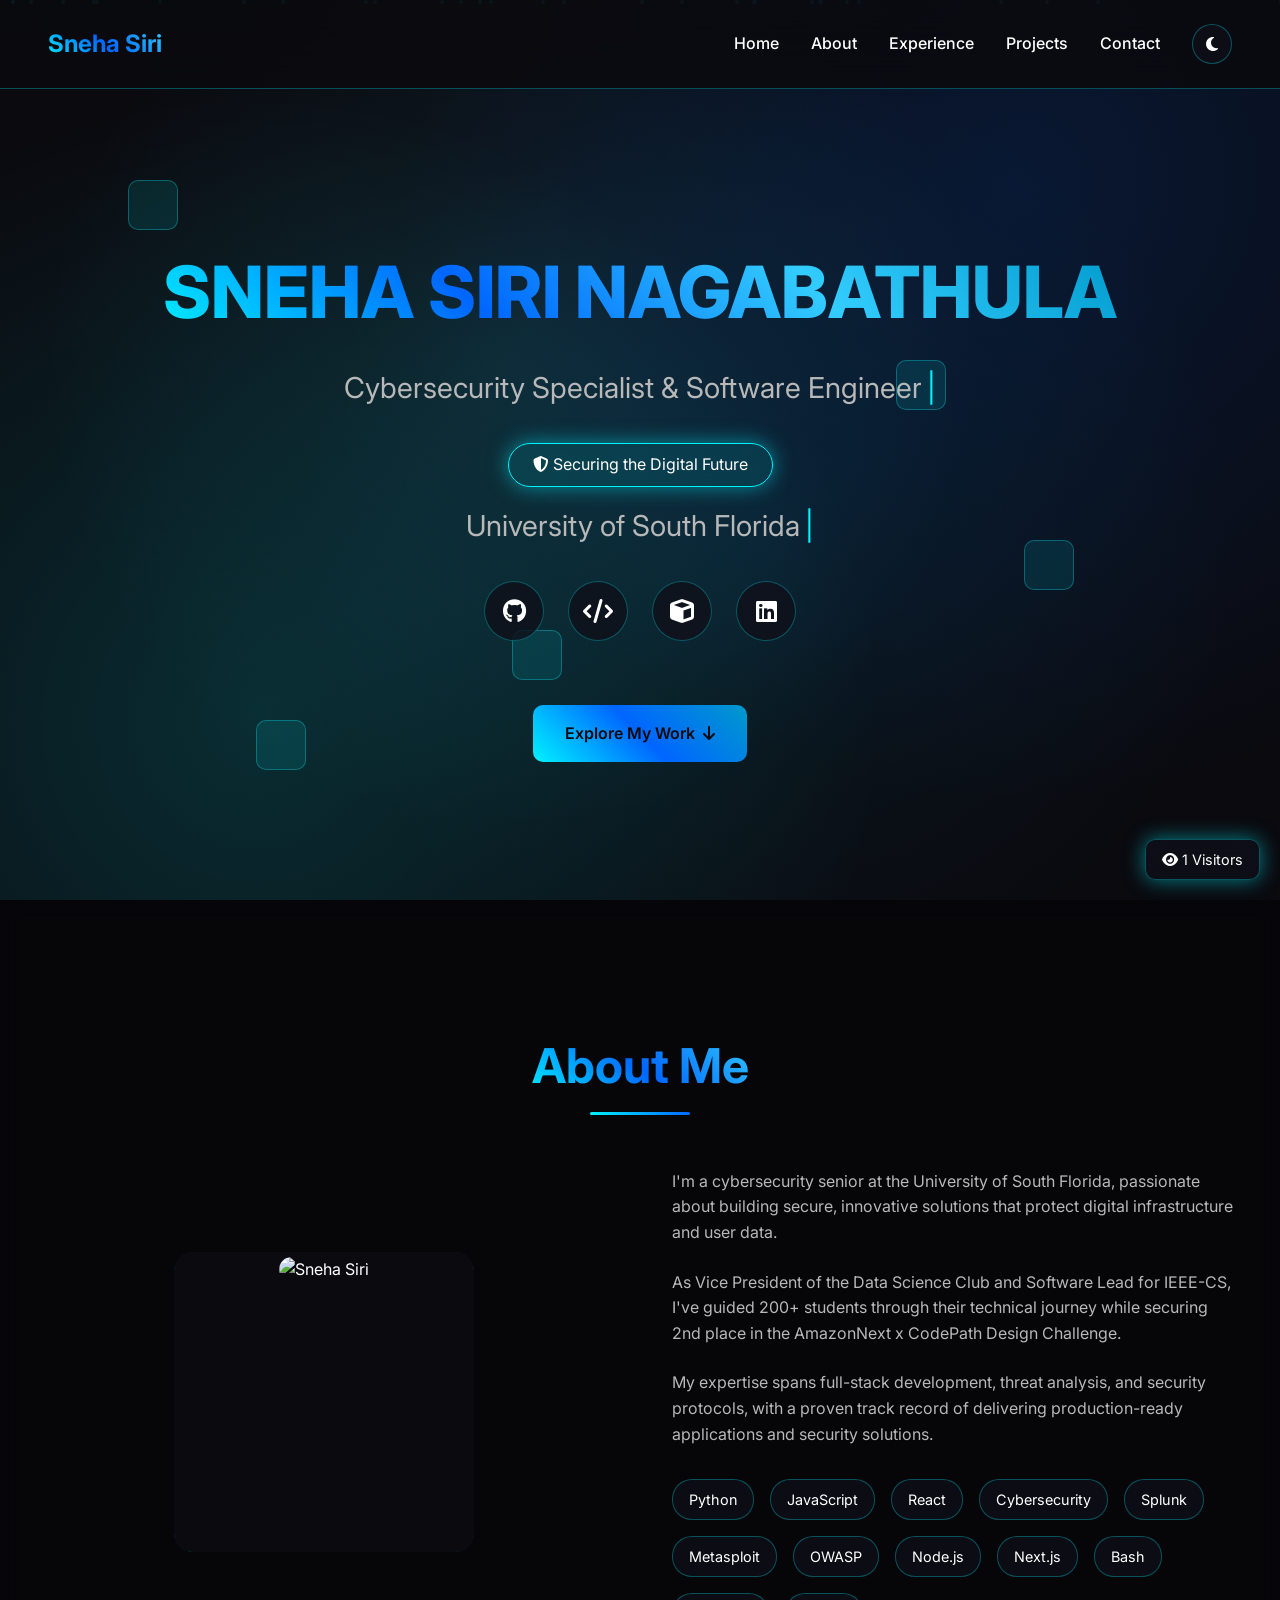
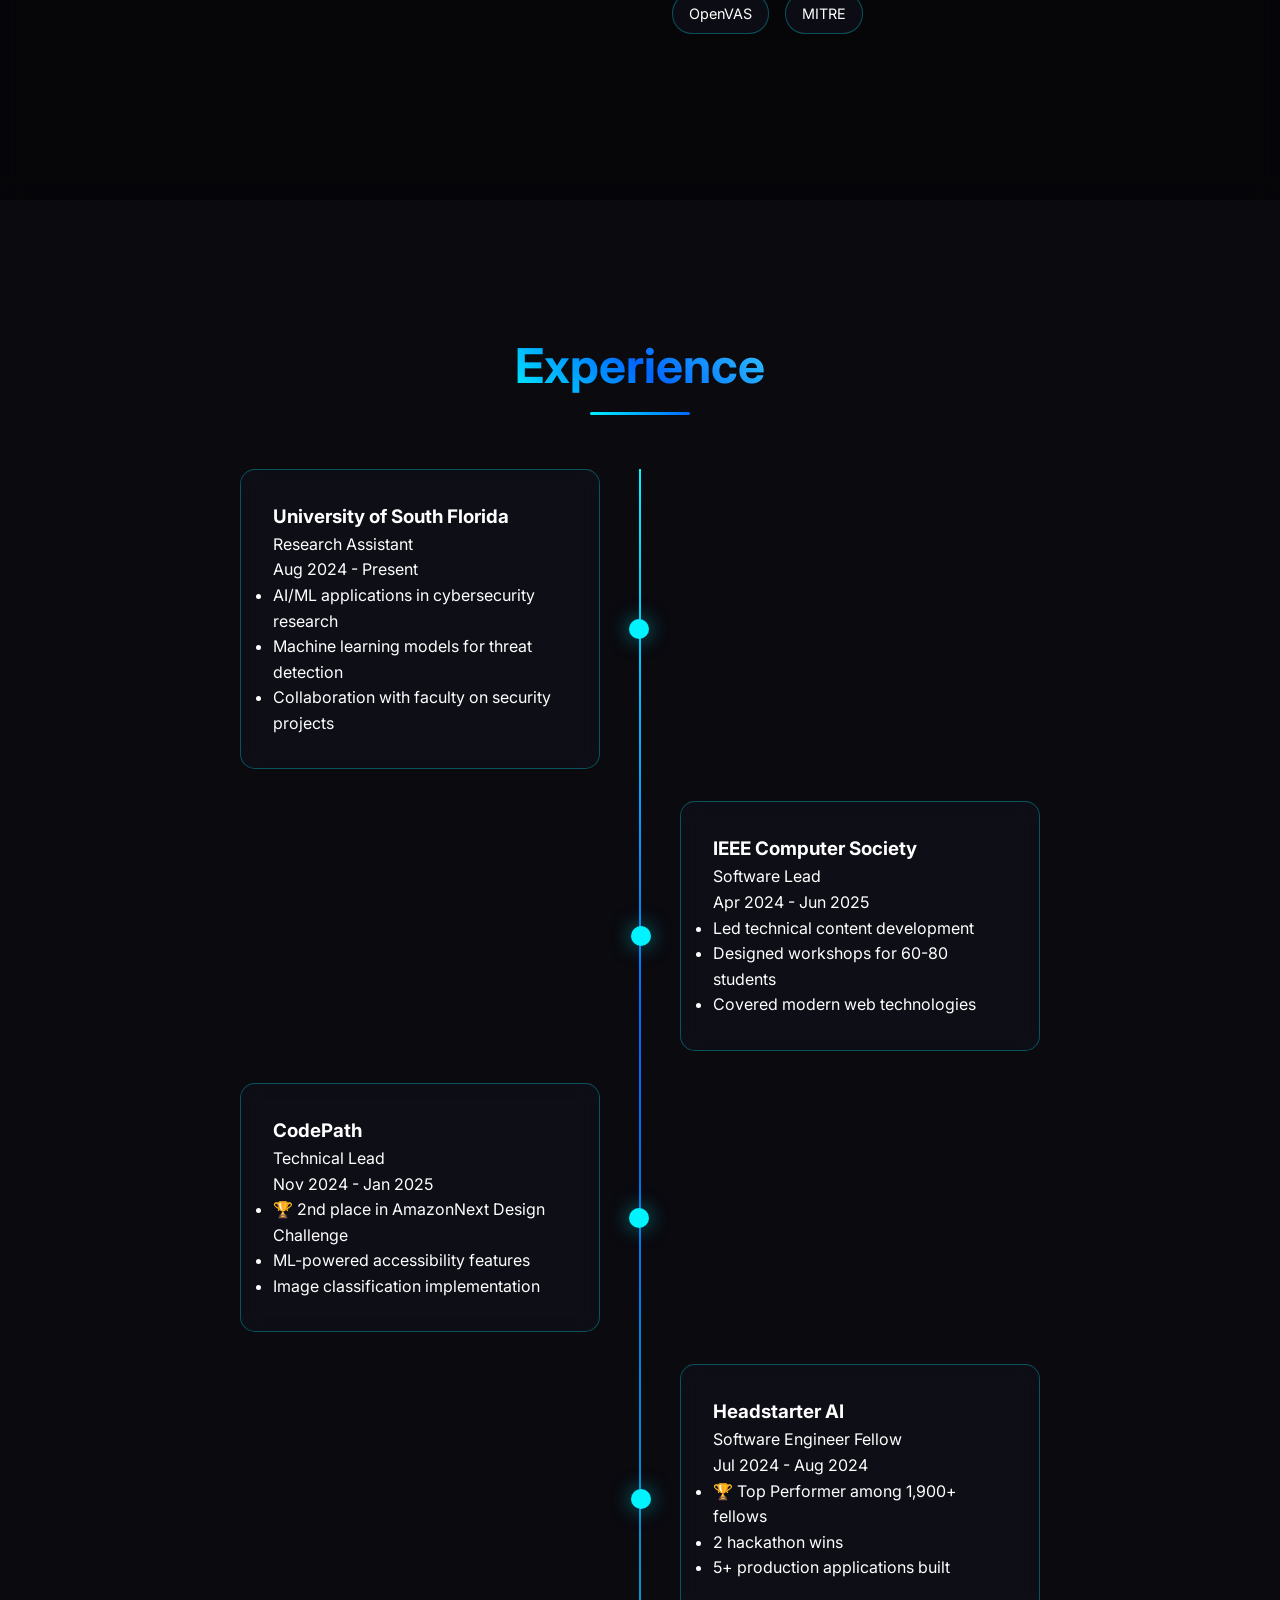
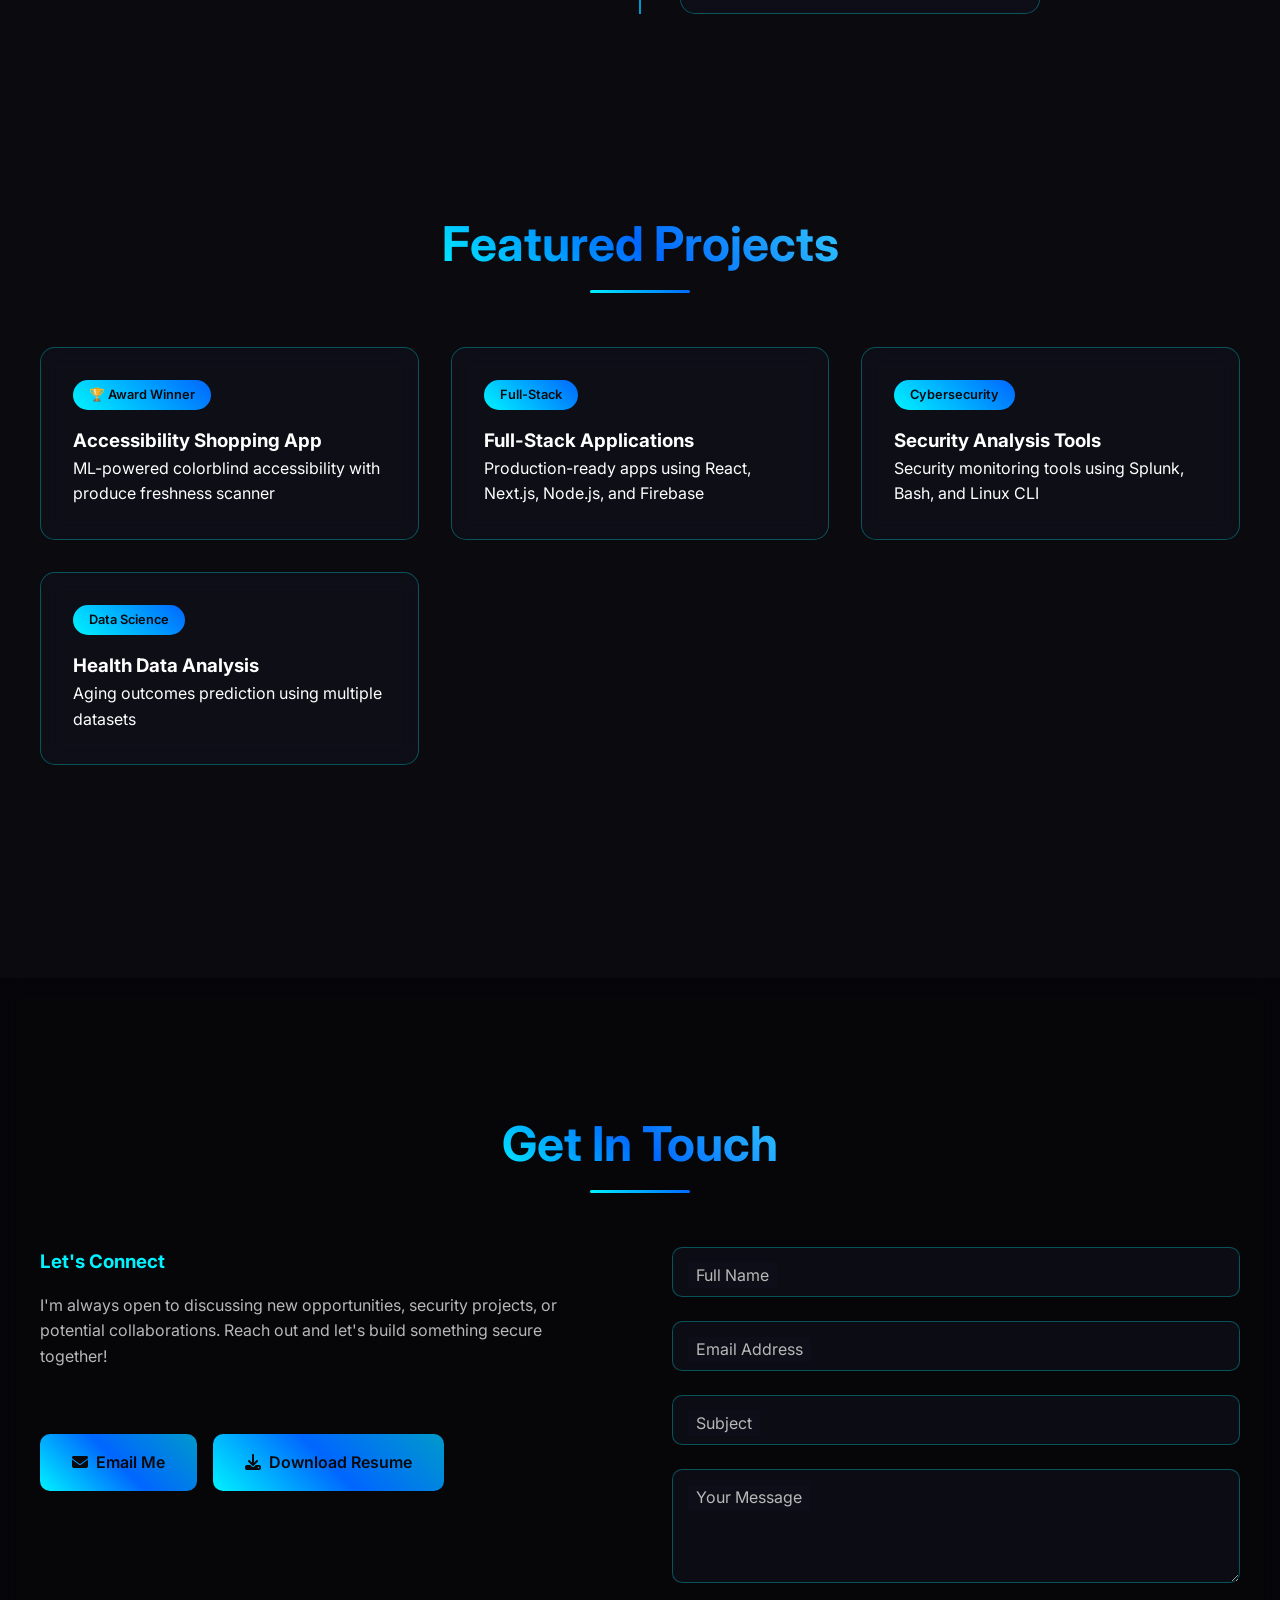
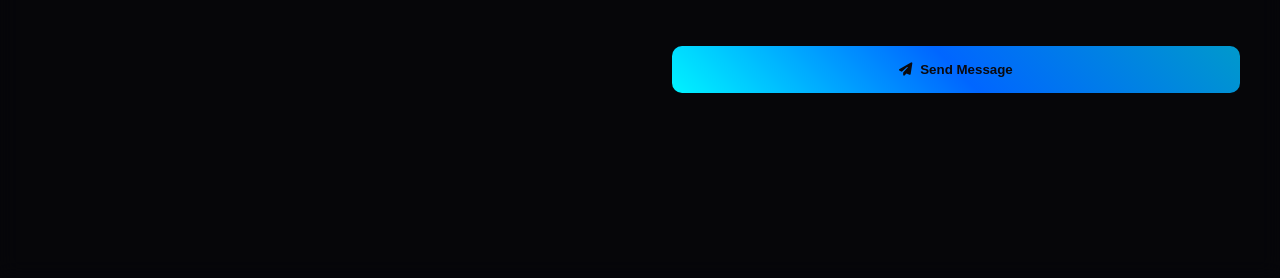
==== commit ed4b7c71: "Add files via upload" ====
--- a/index.html
+++ b/index.html
@@ -9,9 +9,14 @@
         @import url('https://fonts.googleapis.com/css2?family=Inter:wght@300;400;500;600;700;800&display=swap');
 
         :root {
-            /* Cyber Security Color Palette */
+            /* Enhanced Cyber Security Blue Color Palette */
             --neon-blue: #00f3ff;
-            --neon-purple: #b967ff;
+            --neon-blue-light: #7df7ff;
+            --neon-blue-dark: #00a8b5;
+            --electric-blue: #0066ff;
+            --ocean-blue: #0099cc;
+            --sky-blue: #33ccff;
+            --deep-blue: #003366;
             --cyber-green: #00ff88;
             --matrix-green: #00ff41;
             --dark-bg: #0a0a0f;
@@ -21,6 +26,19 @@
             --text-primary: #ffffff;
             --text-secondary: #b8b8b8;
             --accent-glow: 0 0 20px rgba(0, 243, 255, 0.5);
+            --blue-glow: 0 0 25px rgba(51, 204, 255, 0.6);
+        }
+
+        /* Light Mode Variables */
+        [data-theme="light"] {
+            --dark-bg: #f0f8ff;
+            --darker-bg: #e6f2ff;
+            --card-bg: rgba(255, 255, 255, 0.9);
+            --card-border: rgba(0, 102, 255, 0.3);
+            --text-primary: #003366;
+            --text-secondary: #4a5568;
+            --accent-glow: 0 0 20px rgba(0, 102, 255, 0.3);
+            --blue-glow: 0 0 25px rgba(0, 102, 255, 0.4);
         }
 
         * {
@@ -35,9 +53,10 @@
             color: var(--text-primary);
             overflow-x: hidden;
             line-height: 1.6;
-        }
-
-        /* Animated Background */
+            transition: background-color 0.5s ease, color 0.5s ease;
+        }
+
+        /* Enhanced Animated Background */
         .bg-animation {
             position: fixed;
             top: 0;
@@ -46,10 +65,27 @@
             height: 100%;
             z-index: -2;
             background: 
-                radial-gradient(circle at 20% 80%, rgba(0, 243, 255, 0.1) 0%, transparent 50%),
-                radial-gradient(circle at 80% 20%, rgba(185, 103, 255, 0.1) 0%, transparent 50%),
-                radial-gradient(circle at 40% 40%, rgba(0, 255, 136, 0.05) 0%, transparent 50%);
+                radial-gradient(circle at 20% 80%, rgba(0, 243, 255, 0.15) 0%, transparent 50%),
+                radial-gradient(circle at 80% 20%, rgba(0, 102, 255, 0.15) 0%, transparent 50%),
+                radial-gradient(circle at 40% 40%, rgba(51, 204, 255, 0.1) 0%, transparent 50%),
+                radial-gradient(circle at 60% 60%, rgba(0, 153, 204, 0.1) 0%, transparent 50%);
             background-color: var(--dark-bg);
+            animation: bgPulse 15s ease-in-out infinite;
+            transition: background-color 0.5s ease;
+        }
+
+        [data-theme="light"] .bg-animation {
+            background: 
+                radial-gradient(circle at 20% 80%, rgba(0, 102, 255, 0.1) 0%, transparent 50%),
+                radial-gradient(circle at 80% 20%, rgba(51, 153, 255, 0.1) 0%, transparent 50%),
+                radial-gradient(circle at 40% 40%, rgba(102, 178, 255, 0.05) 0%, transparent 50%),
+                radial-gradient(circle at 60% 60%, rgba(0, 122, 204, 0.05) 0%, transparent 50%);
+            background-color: var(--dark-bg);
+        }
+
+        @keyframes bgPulse {
+            0%, 100% { opacity: 0.8; }
+            50% { opacity: 1; }
         }
 
         .matrix-bg {
@@ -67,12 +103,19 @@
             animation: matrixMove 20s linear infinite;
         }
 
+        [data-theme="light"] .matrix-bg {
+            opacity: 0.05;
+            background-image: 
+                linear-gradient(rgba(0, 102, 255, 0.1) 1px, transparent 1px),
+                linear-gradient(90deg, rgba(0, 102, 255, 0.1) 1px, transparent 1px);
+        }
+
         @keyframes matrixMove {
             0% { transform: translateY(0) translateX(0); }
             100% { transform: translateY(50px) translateX(25px); }
         }
 
-        /* Navigation */
+        /* Enhanced Navigation */
         nav {
             position: fixed;
             top: 0;
@@ -85,21 +128,40 @@
             justify-content: space-between;
             align-items: center;
             border-bottom: 1px solid var(--card-border);
+            animation: slideDown 0.8s ease-out;
+            transition: background-color 0.5s ease, border-color 0.5s ease;
+        }
+
+        [data-theme="light"] nav {
+            background: rgba(240, 248, 255, 0.9);
+            border-bottom: 1px solid rgba(0, 102, 255, 0.3);
+        }
+
+        @keyframes slideDown {
+            from { transform: translateY(-100%); }
+            to { transform: translateY(0); }
         }
 
         .nav-brand {
             font-size: 1.5rem;
             font-weight: 700;
-            background: linear-gradient(45deg, var(--neon-blue), var(--neon-purple));
+            background: linear-gradient(45deg, var(--neon-blue), var(--electric-blue), var(--sky-blue));
             -webkit-background-clip: text;
             -webkit-text-fill-color: transparent;
             background-clip: text;
+            animation: brandGlow 3s ease-in-out infinite alternate;
+        }
+
+        @keyframes brandGlow {
+            from { filter: drop-shadow(0 0 5px rgba(0, 243, 255, 0.5)); }
+            to { filter: drop-shadow(0 0 15px rgba(0, 243, 255, 0.8)); }
         }
 
         .nav-links {
             display: flex;
             gap: 2rem;
             list-style: none;
+            align-items: center;
         }
 
         .nav-links a {
@@ -118,7 +180,7 @@
             left: 0;
             width: 0;
             height: 2px;
-            background: linear-gradient(45deg, var(--neon-blue), var(--neon-purple));
+            background: linear-gradient(45deg, var(--neon-blue), var(--electric-blue));
             transition: width 0.3s ease;
         }
 
@@ -128,6 +190,27 @@
 
         .nav-links a:hover {
             color: var(--neon-blue);
+        }
+
+        /* Theme Toggle */
+        .theme-toggle {
+            background: var(--card-bg);
+            border: 1px solid var(--card-border);
+            border-radius: 50%;
+            width: 40px;
+            height: 40px;
+            display: flex;
+            align-items: center;
+            justify-content: center;
+            cursor: pointer;
+            transition: all 0.3s ease;
+            color: var(--text-primary);
+        }
+
+        .theme-toggle:hover {
+            transform: rotate(30deg);
+            box-shadow: var(--accent-glow);
+            border-color: var(--neon-blue);
         }
 
         /* Sections */
@@ -142,7 +225,7 @@
             margin: 0 auto;
         }
 
-        /* Hero Section */
+        /* Enhanced Hero Section */
         #home {
             display: flex;
             align-items: center;
@@ -155,18 +238,30 @@
         .hero-content {
             position: relative;
             z-index: 2;
+            animation: fadeInUp 1s ease-out;
+        }
+
+        @keyframes fadeInUp {
+            from { 
+                opacity: 0;
+                transform: translateY(30px);
+            }
+            to { 
+                opacity: 1;
+                transform: translateY(0);
+            }
         }
 
         .cyber-glitch {
             font-size: 4.5rem;
             font-weight: 800;
             margin-bottom: 1rem;
-            background: linear-gradient(45deg, var(--neon-blue), var(--neon-purple), var(--cyber-green));
+            background: linear-gradient(45deg, var(--neon-blue), var(--electric-blue), var(--sky-blue), var(--ocean-blue));
             -webkit-background-clip: text;
             -webkit-text-fill-color: transparent;
             background-clip: text;
             position: relative;
-            animation: glitch 5s infinite;
+            animation: glitch 5s infinite, textShine 3s ease-in-out infinite alternate;
         }
 
         @keyframes glitch {
@@ -174,6 +269,11 @@
             5% { transform: translateX(-2px); }
             10% { transform: translateX(2px); }
             15% { transform: translateX(0); }
+        }
+
+        @keyframes textShine {
+            from { filter: drop-shadow(0 0 5px rgba(0, 243, 255, 0.5)); }
+            to { filter: drop-shadow(0 0 15px rgba(0, 243, 255, 0.8)); }
         }
 
         .cyber-subtitle {
@@ -204,9 +304,15 @@
             margin: 1rem 0;
             backdrop-filter: blur(10px);
             box-shadow: var(--accent-glow);
-        }
-
-        /* Social Links */
+            animation: pulse 2s infinite;
+        }
+
+        @keyframes pulse {
+            0%, 100% { box-shadow: var(--accent-glow); }
+            50% { box-shadow: 0 0 25px rgba(0, 243, 255, 0.8); }
+        }
+
+        /* Enhanced Social Links */
         .cyber-social {
             display: flex;
             gap: 1.5rem;
@@ -229,6 +335,25 @@
             transition: all 0.3s ease;
             position: relative;
             overflow: hidden;
+            animation: bounceIn 1s ease-out;
+        }
+
+        @keyframes bounceIn {
+            0% { 
+                opacity: 0;
+                transform: scale(0.3);
+            }
+            50% { 
+                opacity: 1;
+                transform: scale(1.05);
+            }
+            70% { 
+                transform: scale(0.9);
+            }
+            100% { 
+                opacity: 1;
+                transform: scale(1);
+            }
         }
 
         .cyber-social a::before {
@@ -247,17 +372,17 @@
         }
 
         .cyber-social a:hover {
-            transform: translateY(-5px);
-            box-shadow: var(--accent-glow);
+            transform: translateY(-5px) scale(1.1);
+            box-shadow: var(--blue-glow);
             border-color: var(--neon-blue);
         }
 
-        /* Cyber Button */
+        /* Enhanced Cyber Button */
         .cyber-button {
             display: inline-flex;
             align-items: center;
             gap: 0.5rem;
-            background: linear-gradient(45deg, var(--neon-blue), var(--neon-purple));
+            background: linear-gradient(45deg, var(--neon-blue), var(--electric-blue), var(--ocean-blue));
             color: var(--dark-bg);
             text-decoration: none;
             padding: 1rem 2rem;
@@ -267,6 +392,14 @@
             position: relative;
             overflow: hidden;
             transition: all 0.3s ease;
+            animation: buttonGlow 3s ease-in-out infinite alternate;
+            border: none;
+            cursor: pointer;
+        }
+
+        @keyframes buttonGlow {
+            from { box-shadow: 0 5px 15px rgba(0, 243, 255, 0.4); }
+            to { box-shadow: 0 5px 25px rgba(0, 243, 255, 0.8); }
         }
 
         .cyber-button::before {
@@ -285,8 +418,8 @@
         }
 
         .cyber-button:hover {
-            transform: translateY(-3px);
-            box-shadow: 0 10px 30px rgba(0, 243, 255, 0.4);
+            transform: translateY(-3px) scale(1.05);
+            box-shadow: 0 10px 30px rgba(0, 243, 255, 0.6);
         }
 
         /* Section Headers */
@@ -299,12 +432,18 @@
         .section-header h2 {
             font-size: 3rem;
             font-weight: 700;
-            background: linear-gradient(45deg, var(--neon-blue), var(--neon-purple));
+            background: linear-gradient(45deg, var(--neon-blue), var(--electric-blue), var(--sky-blue));
             -webkit-background-clip: text;
             -webkit-text-fill-color: transparent;
             background-clip: text;
             position: relative;
             display: inline-block;
+            animation: headerShine 3s ease-in-out infinite alternate;
+        }
+
+        @keyframes headerShine {
+            from { filter: drop-shadow(0 0 5px rgba(0, 243, 255, 0.5)); }
+            to { filter: drop-shadow(0 0 15px rgba(0, 243, 255, 0.8)); }
         }
 
         .section-header h2::after {
@@ -315,14 +454,25 @@
             transform: translateX(-50%);
             width: 100px;
             height: 3px;
-            background: linear-gradient(45deg, var(--neon-blue), var(--neon-purple));
+            background: linear-gradient(45deg, var(--neon-blue), var(--electric-blue));
             border-radius: 2px;
-        }
-
-        /* About Section */
+            animation: linePulse 2s infinite;
+        }
+
+        @keyframes linePulse {
+            0%, 100% { width: 100px; }
+            50% { width: 150px; }
+        }
+
+        /* Enhanced About Section */
         #about {
             background: rgba(5, 5, 8, 0.7);
             backdrop-filter: blur(10px);
+            transition: background-color 0.5s ease;
+        }
+
+        [data-theme="light"] #about {
+            background: rgba(230, 242, 255, 0.7);
         }
 
         .about-grid {
@@ -343,9 +493,14 @@
             margin: 0 auto;
             position: relative;
             border-radius: 20px;
-            background: linear-gradient(45deg, var(--neon-blue), var(--neon-purple));
+            background: linear-gradient(45deg, var(--neon-blue), var(--electric-blue), var(--ocean-blue));
             padding: 5px;
-            animation: rotate 10s linear infinite;
+            animation: rotate 10s linear infinite, frameGlow 3s ease-in-out infinite alternate;
+        }
+
+        @keyframes frameGlow {
+            from { box-shadow: 0 0 20px rgba(0, 243, 255, 0.5); }
+            to { box-shadow: 0 0 30px rgba(0, 243, 255, 0.8); }
         }
 
         @keyframes rotate {
@@ -369,6 +524,11 @@
             object-fit: cover;
             position: relative;
             z-index: 2;
+            transition: transform 0.5s ease;
+        }
+
+        .profile-frame:hover .profile-img {
+            transform: scale(1.05);
         }
 
         .cyber-skills {
@@ -386,16 +546,22 @@
             font-size: 0.9rem;
             transition: all 0.3s ease;
             cursor: pointer;
+            animation: fadeIn 0.5s ease-out;
+        }
+
+        @keyframes fadeIn {
+            from { opacity: 0; transform: translateY(10px); }
+            to { opacity: 1; transform: translateY(0); }
         }
 
         .skill-chip:hover {
             background: rgba(0, 243, 255, 0.1);
             border-color: var(--neon-blue);
-            transform: translateY(-2px);
+            transform: translateY(-5px) scale(1.05);
             box-shadow: var(--accent-glow);
         }
 
-        /* Experience Section */
+        /* Enhanced Experience Section */
         .timeline {
             position: relative;
             max-width: 800px;
@@ -409,7 +575,13 @@
             transform: translateX(-50%);
             width: 2px;
             height: 100%;
-            background: linear-gradient(to bottom, var(--neon-blue), var(--neon-purple));
+            background: linear-gradient(to bottom, var(--neon-blue), var(--electric-blue), var(--ocean-blue));
+            animation: timelinePulse 3s infinite;
+        }
+
+        @keyframes timelinePulse {
+            0%, 100% { opacity: 0.7; }
+            50% { opacity: 1; }
         }
 
         .timeline-item {
@@ -422,11 +594,35 @@
             backdrop-filter: blur(10px);
             transition: all 0.3s ease;
             width: calc(50% - 40px);
+            animation: slideIn 0.8s ease-out;
+        }
+
+        @keyframes slideIn {
+            from { 
+                opacity: 0;
+                transform: translateX(-50px);
+            }
+            to { 
+                opacity: 1;
+                transform: translateX(0);
+            }
         }
 
         .timeline-item:nth-child(odd) {
             margin-left: 0;
             margin-right: auto;
+            animation: slideInRight 0.8s ease-out;
+        }
+
+        @keyframes slideInRight {
+            from { 
+                opacity: 0;
+                transform: translateX(50px);
+            }
+            to { 
+                opacity: 1;
+                transform: translateX(0);
+            }
         }
 
         .timeline-item:nth-child(even) {
@@ -443,6 +639,12 @@
             background: var(--neon-blue);
             border-radius: 50%;
             box-shadow: var(--accent-glow);
+            animation: nodePulse 2s infinite;
+        }
+
+        @keyframes nodePulse {
+            0%, 100% { transform: scale(1); }
+            50% { transform: scale(1.2); }
         }
 
         .timeline-item:nth-child(odd)::before {
@@ -454,12 +656,12 @@
         }
 
         .timeline-item:hover {
-            transform: translateY(-5px);
-            box-shadow: 0 10px 30px rgba(0, 243, 255, 0.2);
+            transform: translateY(-10px) scale(1.02);
+            box-shadow: 0 15px 40px rgba(0, 243, 255, 0.3);
             border-color: var(--neon-blue);
         }
 
-        /* Projects Section */
+        /* Enhanced Projects Section */
         .projects-grid {
             display: grid;
             grid-template-columns: repeat(auto-fit, minmax(350px, 1fr));
@@ -472,9 +674,18 @@
             border-radius: 15px;
             padding: 2rem;
             backdrop-filter: blur(10px);
-            transition: all 0.3s ease;
+            transition: all 0.5s ease;
             position: relative;
             overflow: hidden;
+            animation: cardFloat 6s ease-in-out infinite;
+            text-decoration: none;
+            color: var(--text-primary);
+            display: block;
+        }
+
+        @keyframes cardFloat {
+            0%, 100% { transform: translateY(0); }
+            50% { transform: translateY(-10px); }
         }
 
         .cyber-card::before {
@@ -493,26 +704,38 @@
         }
 
         .cyber-card:hover {
-            transform: translateY(-10px);
-            box-shadow: 0 15px 40px rgba(0, 243, 255, 0.3);
+            transform: translateY(-15px) scale(1.03);
+            box-shadow: 0 20px 50px rgba(0, 243, 255, 0.4);
             border-color: var(--neon-blue);
+            animation: none;
         }
 
         .card-badge {
             display: inline-block;
-            background: linear-gradient(45deg, var(--neon-blue), var(--neon-purple));
+            background: linear-gradient(45deg, var(--neon-blue), var(--electric-blue));
             color: var(--dark-bg);
             padding: 0.3rem 1rem;
             border-radius: 15px;
             font-size: 0.8rem;
             font-weight: 600;
             margin-bottom: 1rem;
-        }
-
-        /* Contact Section */
+            animation: badgePulse 2s infinite;
+        }
+
+        @keyframes badgePulse {
+            0%, 100% { transform: scale(1); }
+            50% { transform: scale(1.05); }
+        }
+
+        /* Enhanced Contact Section */
         #contact {
             background: rgba(5, 5, 8, 0.7);
             backdrop-filter: blur(10px);
+            transition: background-color 0.5s ease;
+        }
+
+        [data-theme="light"] #contact {
+            background: rgba(230, 242, 255, 0.7);
         }
 
         .contact-grid {
@@ -531,7 +754,7 @@
             position: relative;
         }
 
-        .form-input {
+        .form-input, .form-textarea {
             width: 100%;
             padding: 1rem;
             background: var(--card-bg);
@@ -540,12 +763,14 @@
             color: var(--text-primary);
             font-family: inherit;
             transition: all 0.3s ease;
-        }
-
-        .form-input:focus {
+            resize: vertical;
+        }
+
+        .form-input:focus, .form-textarea:focus {
             outline: none;
             border-color: var(--neon-blue);
-            box-shadow: var(--accent-glow);
+            box-shadow: var(--blue-glow);
+            transform: translateY(-2px);
         }
 
         .form-label {
@@ -555,19 +780,21 @@
             color: var(--text-secondary);
             transition: all 0.3s ease;
             pointer-events: none;
+            background: var(--card-bg);
+            padding: 0 0.5rem;
         }
 
         .form-input:focus + .form-label,
-        .form-input:not(:placeholder-shown) + .form-label {
+        .form-input:not(:placeholder-shown) + .form-label,
+        .form-textarea:focus + .form-label,
+        .form-textarea:not(:placeholder-shown) + .form-label {
             top: -0.5rem;
             left: 0.5rem;
             font-size: 0.8rem;
-            background: var(--dark-bg);
-            padding: 0 0.5rem;
             color: var(--neon-blue);
         }
 
-        /* Floating Elements */
+        /* Enhanced Floating Elements */
         .floating-elements {
             position: fixed;
             top: 0;
@@ -585,12 +812,75 @@
             background: rgba(0, 243, 255, 0.1);
             border: 1px solid rgba(0, 243, 255, 0.3);
             border-radius: 10px;
-            animation: float 6s ease-in-out infinite;
+            animation: float 6s ease-in-out infinite, elementGlow 3s ease-in-out infinite alternate;
         }
 
         @keyframes float {
             0%, 100% { transform: translateY(0) rotate(0deg); }
             50% { transform: translateY(-20px) rotate(180deg); }
+        }
+
+        @keyframes elementGlow {
+            from { box-shadow: 0 0 10px rgba(0, 243, 255, 0.3); }
+            to { box-shadow: 0 0 20px rgba(0, 243, 255, 0.6); }
+        }
+
+        /* New Particle Animation */
+        .particles {
+            position: fixed;
+            top: 0;
+            left: 0;
+            width: 100%;
+            height: 100%;
+            pointer-events: none;
+            z-index: -1;
+        }
+
+        .particle {
+            position: absolute;
+            width: 4px;
+            height: 4px;
+            background: var(--neon-blue);
+            border-radius: 50%;
+            animation: particleFloat 8s linear infinite;
+        }
+
+        @keyframes particleFloat {
+            0% {
+                transform: translateY(100vh) translateX(0);
+                opacity: 0;
+            }
+            10% {
+                opacity: 1;
+            }
+            90% {
+                opacity: 1;
+            }
+            100% {
+                transform: translateY(-100px) translateX(100px);
+                opacity: 0;
+            }
+        }
+
+        /* Visitor Counter */
+        .visitor-counter {
+            position: fixed;
+            bottom: 20px;
+            right: 20px;
+            background: var(--card-bg);
+            border: 1px solid var(--card-border);
+            border-radius: 10px;
+            padding: 0.5rem 1rem;
+            font-size: 0.9rem;
+            backdrop-filter: blur(10px);
+            box-shadow: var(--accent-glow);
+            animation: counterPulse 4s infinite;
+            z-index: 100;
+        }
+
+        @keyframes counterPulse {
+            0%, 100% { box-shadow: var(--accent-glow); }
+            50% { box-shadow: 0 0 15px rgba(0, 243, 255, 0.8); }
         }
 
         /* Responsive Design */
@@ -620,6 +910,13 @@
 
             .timeline-item::before {
                 left: -40px !important;
+            }
+            
+            .visitor-counter {
+                bottom: 10px;
+                right: 10px;
+                font-size: 0.8rem;
+                padding: 0.4rem 0.8rem;
             }
         }
     </style>
@@ -632,7 +929,12 @@
         <div class="floating-element" style="top: 20%; left: 10%; animation-delay: 0s;"></div>
         <div class="floating-element" style="top: 60%; left: 80%; animation-delay: 2s;"></div>
         <div class="floating-element" style="top: 80%; left: 20%; animation-delay: 4s;"></div>
+        <div class="floating-element" style="top: 40%; left: 70%; animation-delay: 1s;"></div>
+        <div class="floating-element" style="top: 70%; left: 40%; animation-delay: 3s;"></div>
     </div>
+    
+    <!-- Particle Animation -->
+    <div class="particles" id="particles"></div>
 
     <!-- Navigation -->
     <nav>
@@ -643,6 +945,11 @@
             <li><a href="#experience">Experience</a></li>
             <li><a href="#projects">Projects</a></li>
             <li><a href="#contact">Contact</a></li>
+            <li>
+                <div class="theme-toggle" id="themeToggle">
+                    <i class="fas fa-moon"></i>
+                </div>
+            </li>
         </ul>
     </nav>
 
@@ -828,7 +1135,7 @@
                         or potential collaborations. Reach out and let's build something secure together!
                     </p>
                     <div style="display: flex; gap: 1rem; flex-wrap: wrap;">
-                        <a href="mailto:YOUR_EMAIL_HERE" class="cyber-button">
+                        <a href="mailto:nsnehasiri@gmail.com" class="cyber-button">
                             <i class="fas fa-envelope"></i>
                             <span>Email Me</span>
                         </a>
@@ -841,15 +1148,19 @@
                 <form class="cyber-form" id="contactForm" action="https://formspree.io/f/xnngyvpn" method="POST">
                     <div class="form-group">
                         <input type="text" class="form-input" id="name" name="name" placeholder=" " required>
-                        <label for="name" class="form-label">Name</label>
+                        <label for="name" class="form-label">Full Name</label>
                     </div>
                     <div class="form-group">
                         <input type="email" class="form-input" id="email" name="email" placeholder=" " required>
-                        <label for="email" class="form-label">Email</label>
+                        <label for="email" class="form-label">Email Address</label>
                     </div>
                     <div class="form-group">
-                        <textarea class="form-input" id="message" name="message" rows="5" placeholder=" " required></textarea>
-                        <label for="message" class="form-label">Message</label>
+                        <input type="text" class="form-input" id="subject" name="subject" placeholder=" " required>
+                        <label for="subject" class="form-label">Subject</label>
+                    </div>
+                    <div class="form-group">
+                        <textarea class="form-textarea" id="message" name="message" rows="5" placeholder=" " required></textarea>
+                        <label for="message" class="form-label">Your Message</label>
                     </div>
                     <button type="submit" class="cyber-button" style="width: 100%; justify-content: center;">
                         <i class="fas fa-paper-plane"></i>
@@ -859,6 +1170,11 @@
             </div>
         </div>
     </section>
+
+    <!-- Visitor Counter -->
+    <div class="visitor-counter">
+        <i class="fas fa-eye"></i> <span id="visitorCount">1</span> Visitors
+    </div>
 
     <script>
         // Smooth scrolling for navigation links
@@ -935,6 +1251,71 @@
             el.style.transition = 'opacity 0.6s ease, transform 0.6s ease';
             observer.observe(el);
         });
+
+        // Theme Toggle Functionality
+        const themeToggle = document.getElementById('themeToggle');
+        const themeIcon = themeToggle.querySelector('i');
+        
+        // Check for saved theme preference or default to dark
+        const currentTheme = localStorage.getItem('theme') || 'dark';
+        document.documentElement.setAttribute('data-theme', currentTheme);
+        
+        // Update icon based on current theme
+        if (currentTheme === 'light') {
+            themeIcon.classList.remove('fa-moon');
+            themeIcon.classList.add('fa-sun');
+        }
+        
+        themeToggle.addEventListener('click', () => {
+            const currentTheme = document.documentElement.getAttribute('data-theme');
+            const newTheme = currentTheme === 'dark' ? 'light' : 'dark';
+            
+            document.documentElement.setAttribute('data-theme', newTheme);
+            localStorage.setItem('theme', newTheme);
+            
+            // Update icon
+            if (newTheme === 'light') {
+                themeIcon.classList.remove('fa-moon');
+                themeIcon.classList.add('fa-sun');
+            } else {
+                themeIcon.classList.remove('fa-sun');
+                themeIcon.classList.add('fa-moon');
+            }
+        });
+
+        // Visitor Counter
+        let visitorCount = localStorage.getItem('visitorCount');
+        if (!visitorCount) {
+            visitorCount = 1;
+        } else {
+            visitorCount = parseInt(visitorCount) + 1;
+        }
+        localStorage.setItem('visitorCount', visitorCount.toString());
+        document.getElementById('visitorCount').textContent = visitorCount;
+
+        // Create floating particles
+        function createParticles() {
+            const particlesContainer = document.getElementById('particles');
+            const particleCount = 30;
+            
+            for (let i = 0; i < particleCount; i++) {
+                const particle = document.createElement('div');
+                particle.classList.add('particle');
+                
+                // Random position and animation delay
+                const left = Math.random() * 100;
+                const delay = Math.random() * 8;
+                const duration = 5 + Math.random() * 5;
+                
+                particle.style.left = `${left}%`;
+                particle.style.animationDelay = `${delay}s`;
+                particle.style.animationDuration = `${duration}s`;
+                
+                particlesContainer.appendChild(particle);
+            }
+        }
+        
+        createParticles();
     </script>
 </body>
-</html>
+</html>
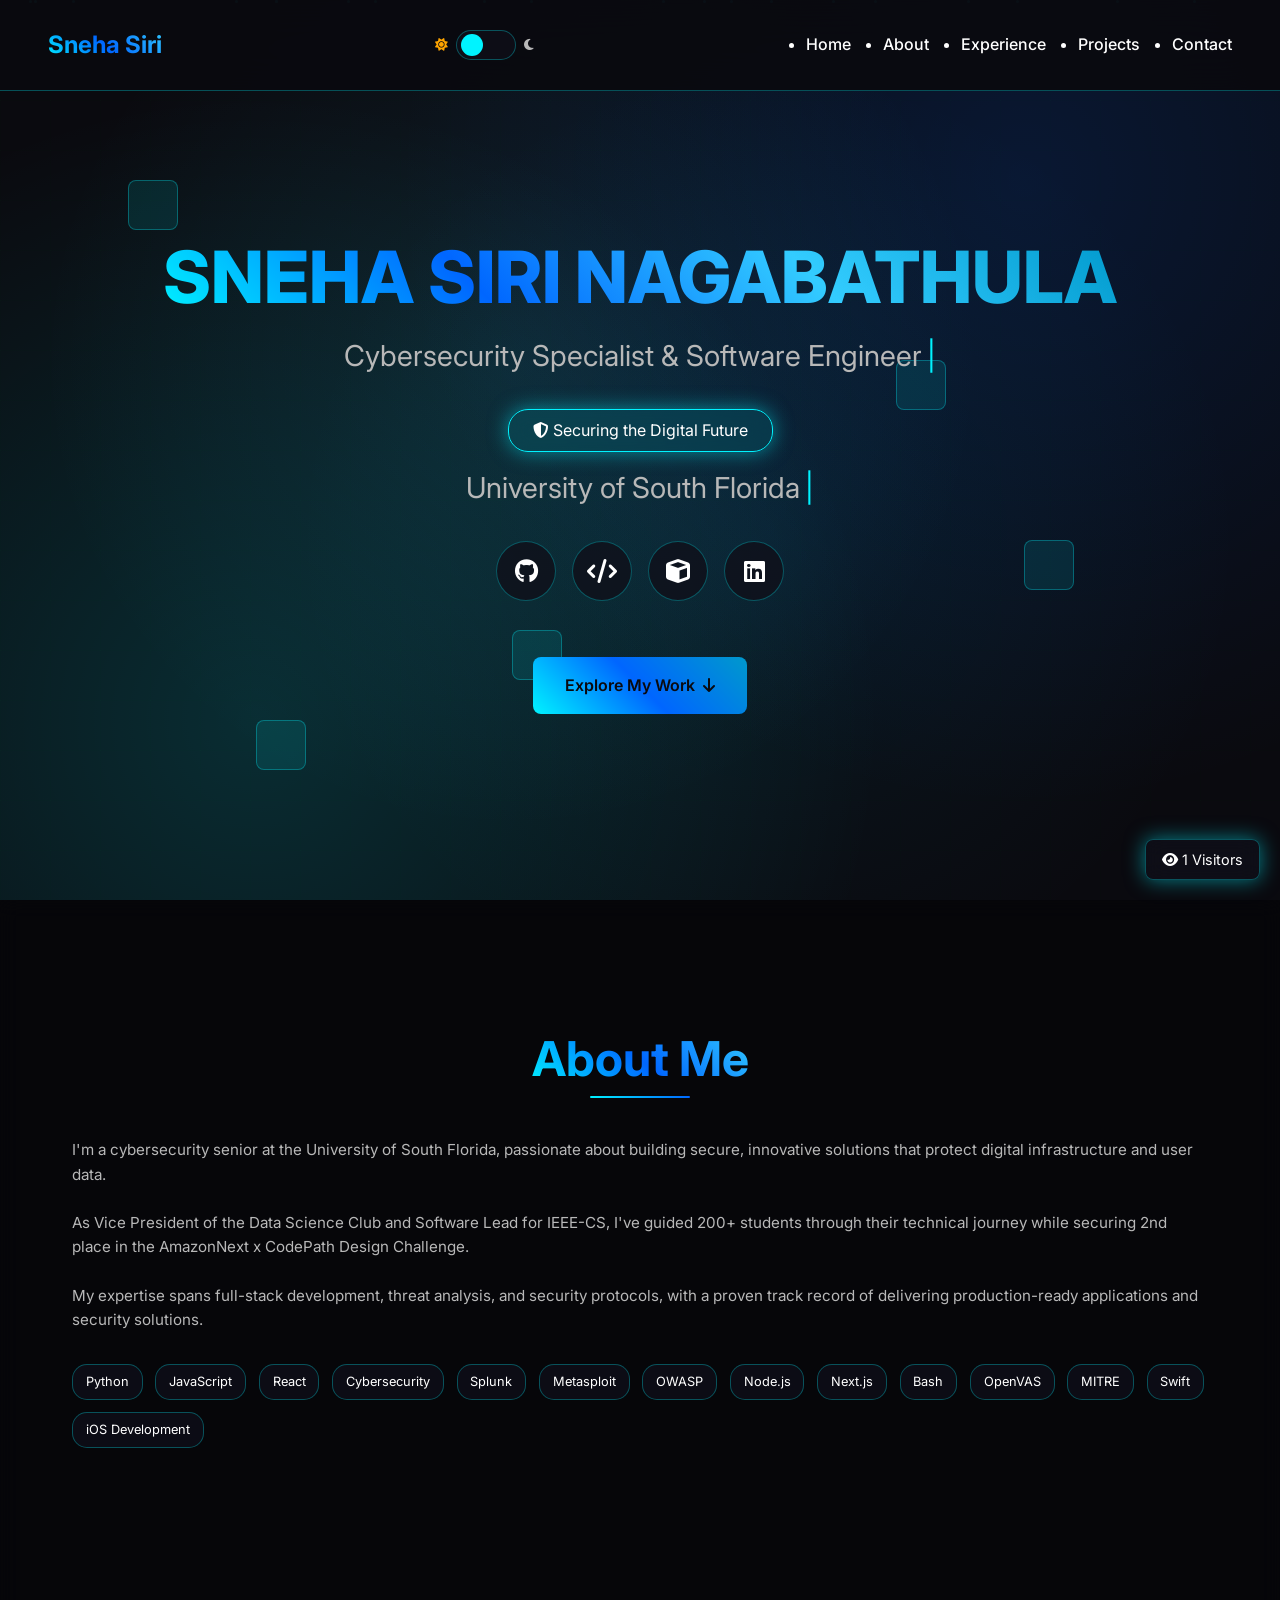
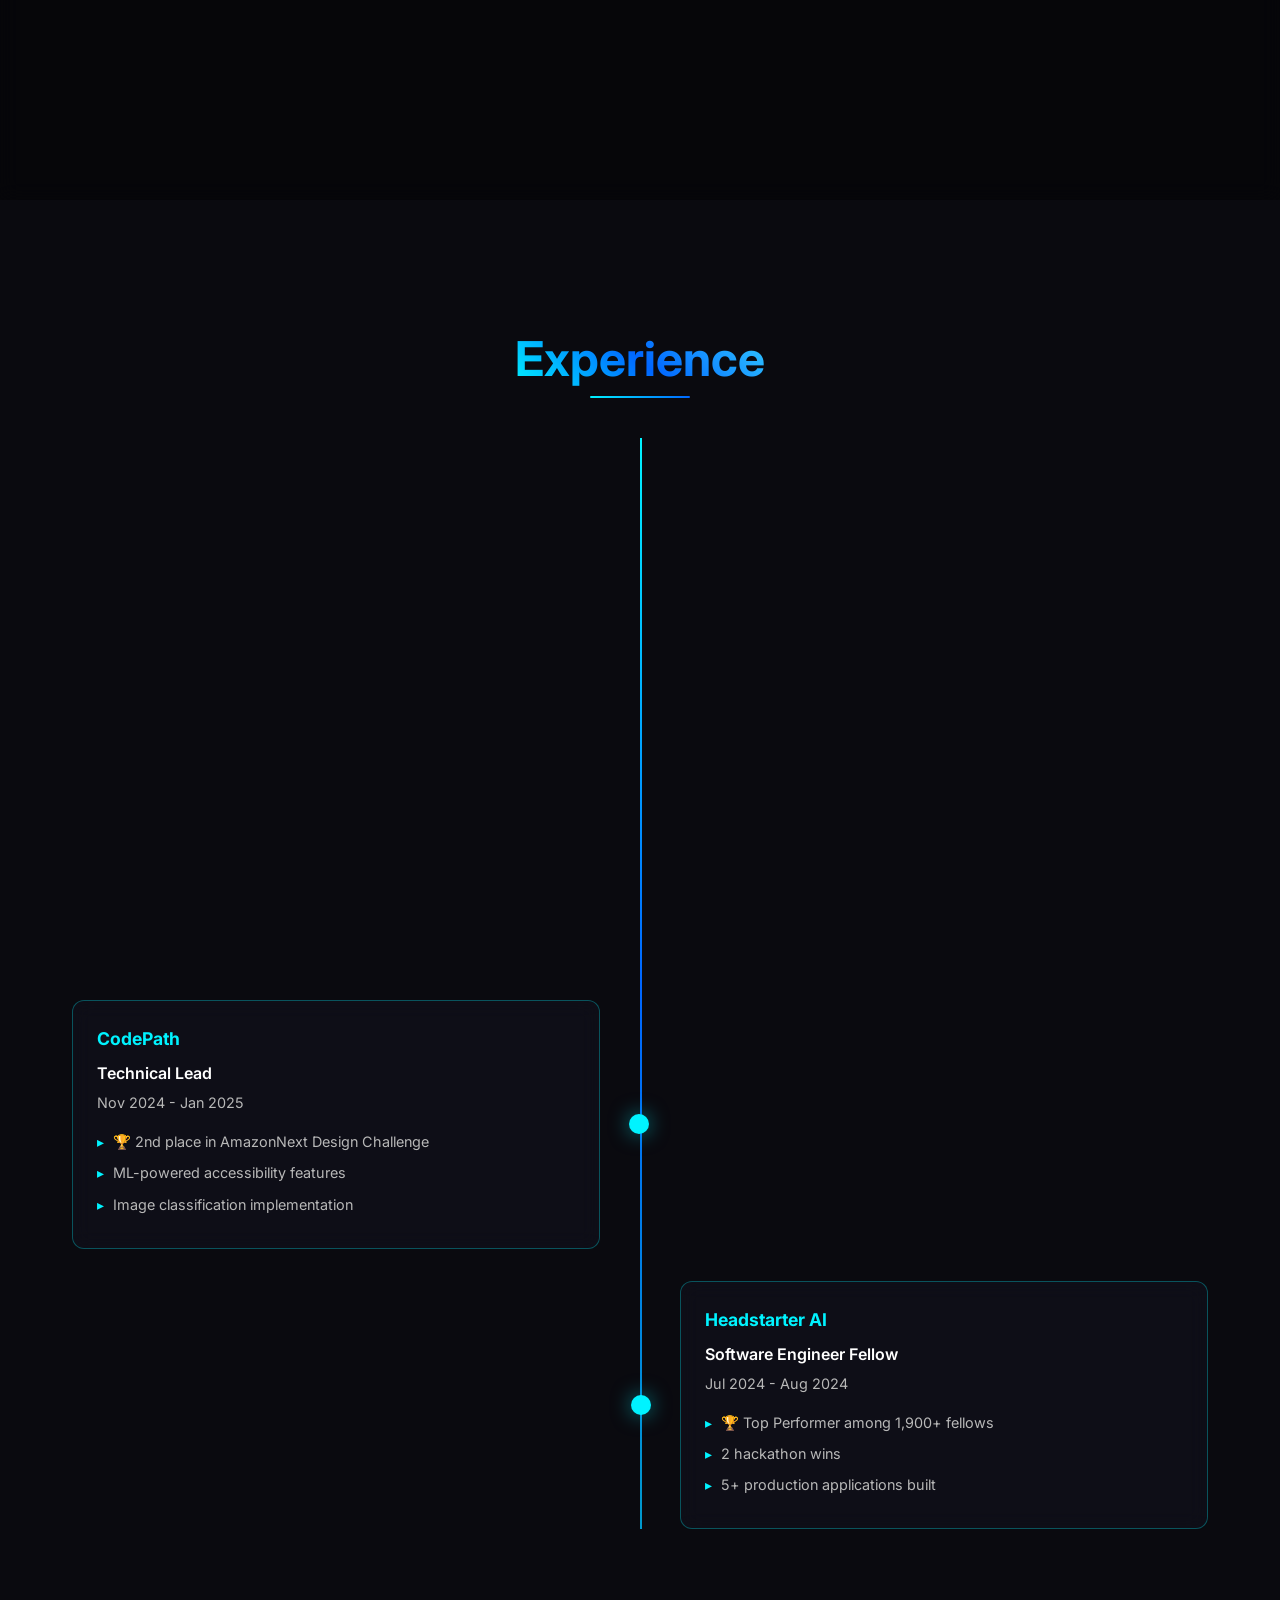
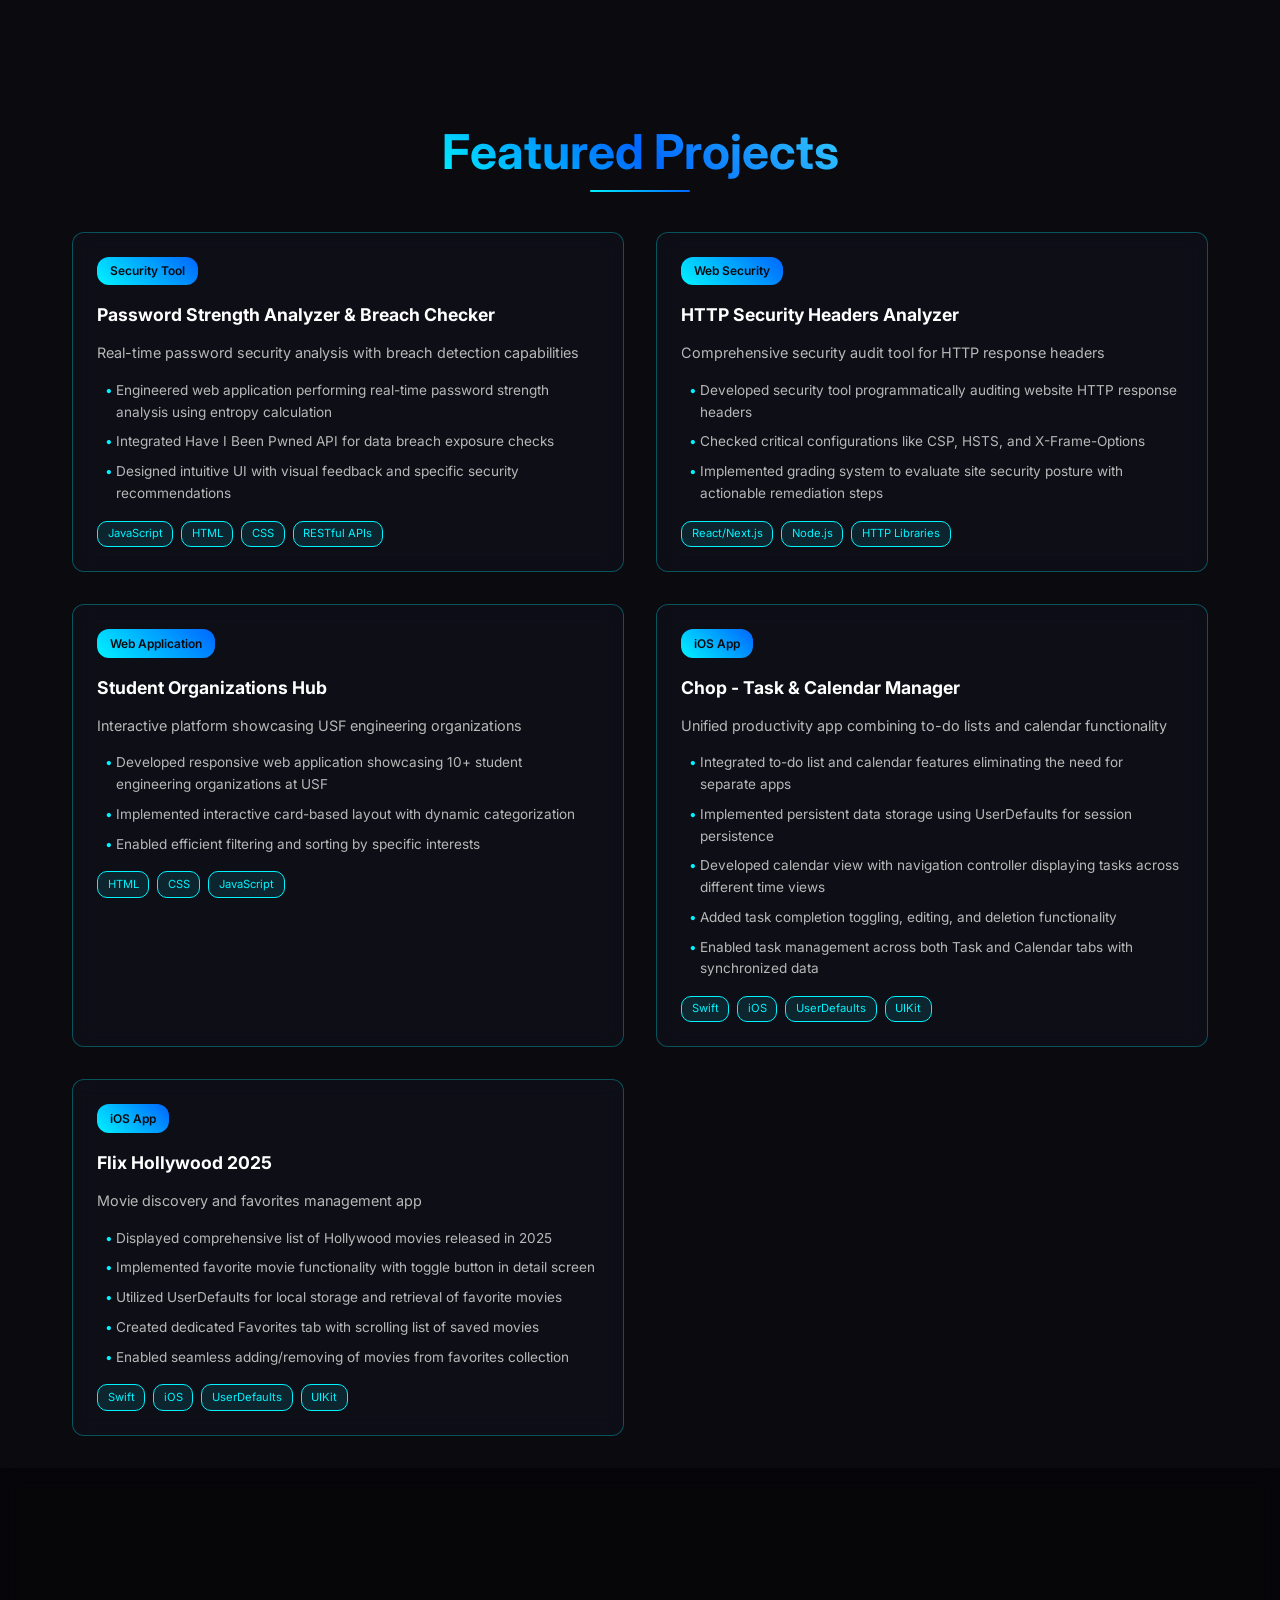
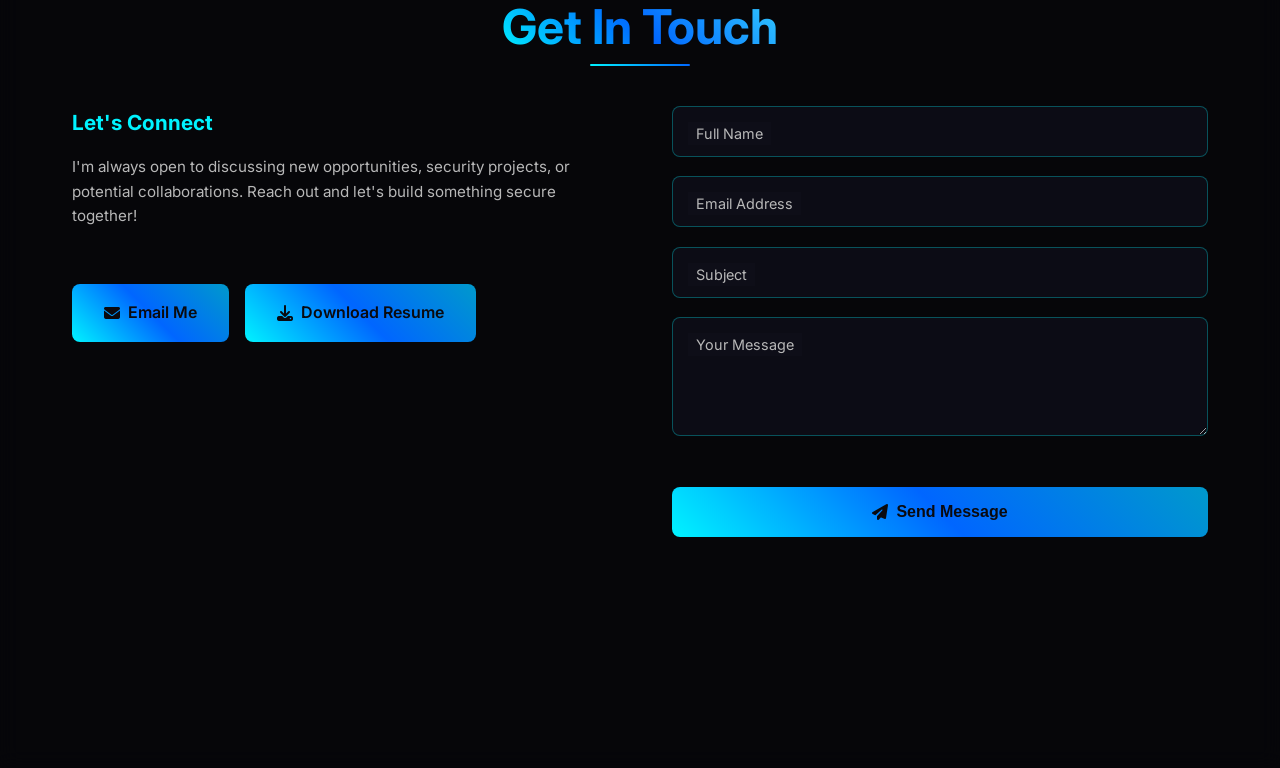
==== commit 2ea930ea: "Update index.html" ====
--- a/index.html
+++ b/index.html
@@ -53,7 +53,7 @@
             color: var(--text-primary);
             overflow-x: hidden;
             line-height: 1.6;
-            transition: background-color 0.5s ease, color 0.5s ease;
+            transition: all 0.6s cubic-bezier(0.25, 0.46, 0.45, 0.94);
         }
 
         /* Enhanced Animated Background */
@@ -70,8 +70,8 @@
                 radial-gradient(circle at 40% 40%, rgba(51, 204, 255, 0.1) 0%, transparent 50%),
                 radial-gradient(circle at 60% 60%, rgba(0, 153, 204, 0.1) 0%, transparent 50%);
             background-color: var(--dark-bg);
-            animation: bgPulse 15s ease-in-out infinite;
-            transition: background-color 0.5s ease;
+            animation: bgPulse 20s ease-in-out infinite;
+            transition: all 0.8s cubic-bezier(0.25, 0.46, 0.45, 0.94);
         }
 
         [data-theme="light"] .bg-animation {
@@ -84,8 +84,8 @@
         }
 
         @keyframes bgPulse {
-            0%, 100% { opacity: 0.8; }
-            50% { opacity: 1; }
+            0%, 100% { opacity: 0.8; transform: scale(1); }
+            50% { opacity: 1; transform: scale(1.02); }
         }
 
         .matrix-bg {
@@ -100,7 +100,7 @@
                 linear-gradient(rgba(0, 255, 65, 0.1) 1px, transparent 1px),
                 linear-gradient(90deg, rgba(0, 255, 65, 0.1) 1px, transparent 1px);
             background-size: 50px 50px;
-            animation: matrixMove 20s linear infinite;
+            animation: matrixMove 25s linear infinite;
         }
 
         [data-theme="light"] .matrix-bg {
@@ -120,36 +120,37 @@
             position: fixed;
             top: 0;
             width: 100%;
-            background: rgba(10, 10, 15, 0.9);
+            background: rgba(10, 10, 15, 0.95);
             backdrop-filter: blur(20px);
-            padding: 1.5rem 3rem;
+            padding: 1rem 1.5rem;
             z-index: 1000;
             display: flex;
             justify-content: space-between;
             align-items: center;
             border-bottom: 1px solid var(--card-border);
-            animation: slideDown 0.8s ease-out;
-            transition: background-color 0.5s ease, border-color 0.5s ease;
+            animation: slideDown 0.8s cubic-bezier(0.25, 0.46, 0.45, 0.94);
+            transition: all 0.6s cubic-bezier(0.25, 0.46, 0.45, 0.94);
         }
 
         [data-theme="light"] nav {
-            background: rgba(240, 248, 255, 0.9);
+            background: rgba(240, 248, 255, 0.95);
             border-bottom: 1px solid rgba(0, 102, 255, 0.3);
         }
 
         @keyframes slideDown {
-            from { transform: translateY(-100%); }
-            to { transform: translateY(0); }
+            from { transform: translateY(-100%); opacity: 0; }
+            to { transform: translateY(0); opacity: 1; }
         }
 
         .nav-brand {
-            font-size: 1.5rem;
+            font-size: 1.3rem;
             font-weight: 700;
             background: linear-gradient(45deg, var(--neon-blue), var(--electric-blue), var(--sky-blue));
             -webkit-background-clip: text;
             -webkit-text-fill-color: transparent;
             background-clip: text;
-            animation: brandGlow 3s ease-in-out infinite alternate;
+            animation: brandGlow 4s ease-in-out infinite alternate;
+            transition: all 0.6s cubic-bezier(0.25, 0.46, 0.45, 0.94);
         }
 
         @keyframes brandGlow {
@@ -157,75 +158,145 @@
             to { filter: drop-shadow(0 0 15px rgba(0, 243, 255, 0.8)); }
         }
 
+        /* Mobile Menu Styles */
+        .mobile-nav {
+            display: flex;
+            align-items: center;
+            gap: 1rem;
+        }
+
         .nav-links {
+            display: none;
+            position: absolute;
+            top: 100%;
+            left: 0;
+            width: 100%;
+            background: rgba(10, 10, 15, 0.95);
+            backdrop-filter: blur(20px);
+            border-bottom: 1px solid var(--card-border);
+            flex-direction: column;
+            padding: 1rem;
+            gap: 1rem;
+        }
+
+        [data-theme="light"] .nav-links {
+            background: rgba(240, 248, 255, 0.95);
+        }
+
+        .nav-links.active {
             display: flex;
-            gap: 2rem;
-            list-style: none;
-            align-items: center;
         }
 
         .nav-links a {
             color: var(--text-primary);
             text-decoration: none;
             font-weight: 500;
-            position: relative;
-            padding: 0.5rem 0;
+            padding: 0.8rem 1rem;
+            border-radius: 8px;
+            transition: all 0.4s cubic-bezier(0.25, 0.46, 0.45, 0.94);
+            display: block;
+            text-align: center;
+        }
+
+        .nav-links a:hover {
+            background: rgba(0, 243, 255, 0.1);
+            color: var(--neon-blue);
+            transform: translateX(5px);
+        }
+
+        /* Mobile Menu Button */
+        .mobile-menu-btn {
+            background: none;
+            border: none;
+            color: var(--text-primary);
+            font-size: 1.5rem;
+            cursor: pointer;
+            padding: 0.5rem;
             transition: all 0.3s ease;
         }
 
-        .nav-links a::before {
-            content: '';
-            position: absolute;
-            bottom: 0;
-            left: 0;
-            width: 0;
-            height: 2px;
-            background: linear-gradient(45deg, var(--neon-blue), var(--electric-blue));
-            transition: width 0.3s ease;
-        }
-
-        .nav-links a:hover::before {
-            width: 100%;
-        }
-
-        .nav-links a:hover {
+        .mobile-menu-btn:hover {
             color: var(--neon-blue);
         }
 
-        /* Theme Toggle */
+        /* Enhanced Theme Toggle for Mobile */
+        .theme-toggle-container {
+            display: flex;
+            align-items: center;
+            gap: 0.5rem;
+        }
+
         .theme-toggle {
             background: var(--card-bg);
             border: 1px solid var(--card-border);
-            border-radius: 50%;
-            width: 40px;
-            height: 40px;
+            border-radius: 25px;
+            width: 60px;
+            height: 30px;
             display: flex;
             align-items: center;
-            justify-content: center;
+            padding: 0 5px;
             cursor: pointer;
-            transition: all 0.3s ease;
-            color: var(--text-primary);
+            transition: all 0.4s cubic-bezier(0.25, 0.46, 0.45, 0.94);
+            position: relative;
         }
 
         .theme-toggle:hover {
-            transform: rotate(30deg);
             box-shadow: var(--accent-glow);
             border-color: var(--neon-blue);
+        }
+
+        .theme-slider {
+            width: 22px;
+            height: 22px;
+            border-radius: 50%;
+            background: var(--neon-blue);
+            transition: all 0.4s cubic-bezier(0.25, 0.46, 0.45, 0.94);
+            position: absolute;
+            left: 4px;
+        }
+
+        [data-theme="light"] .theme-slider {
+            left: calc(100% - 26px);
+            background: var(--electric-blue);
+        }
+
+        .theme-icon {
+            font-size: 0.8rem;
+            transition: all 0.4s ease;
+        }
+
+        .theme-icon.sun {
+            color: #ffa500;
+            margin-right: auto;
+        }
+
+        .theme-icon.moon {
+            color: #b8b8b8;
+            margin-left: auto;
+        }
+
+        [data-theme="light"] .theme-icon.sun {
+            color: #ffa500;
+        }
+
+        [data-theme="light"] .theme-icon.moon {
+            color: #4a5568;
         }
 
         /* Sections */
         section {
             min-height: 100vh;
-            padding: 8rem 2rem 2rem;
+            padding: 6rem 1rem 2rem;
             position: relative;
         }
 
         .container {
             max-width: 1200px;
             margin: 0 auto;
-        }
-
-        /* Enhanced Hero Section */
+            padding: 0 1rem;
+        }
+
+        /* Enhanced Hero Section for Mobile */
         #home {
             display: flex;
             align-items: center;
@@ -233,18 +304,20 @@
             text-align: center;
             position: relative;
             overflow: hidden;
+            padding: 5rem 1rem 2rem;
         }
 
         .hero-content {
             position: relative;
             z-index: 2;
-            animation: fadeInUp 1s ease-out;
+            animation: fadeInUp 1.2s cubic-bezier(0.25, 0.46, 0.45, 0.94);
+            width: 100%;
         }
 
         @keyframes fadeInUp {
             from { 
                 opacity: 0;
-                transform: translateY(30px);
+                transform: translateY(40px);
             }
             to { 
                 opacity: 1;
@@ -253,7 +326,7 @@
         }
 
         .cyber-glitch {
-            font-size: 4.5rem;
+            font-size: 2.5rem;
             font-weight: 800;
             margin-bottom: 1rem;
             background: linear-gradient(45deg, var(--neon-blue), var(--electric-blue), var(--sky-blue), var(--ocean-blue));
@@ -261,13 +334,15 @@
             -webkit-text-fill-color: transparent;
             background-clip: text;
             position: relative;
-            animation: glitch 5s infinite, textShine 3s ease-in-out infinite alternate;
+            animation: glitch 6s infinite, textShine 4s ease-in-out infinite alternate;
+            transition: all 0.6s cubic-bezier(0.25, 0.46, 0.45, 0.94);
+            line-height: 1.2;
         }
 
         @keyframes glitch {
             0%, 100% { transform: translateX(0); }
-            5% { transform: translateX(-2px); }
-            10% { transform: translateX(2px); }
+            5% { transform: translateX(-1px); }
+            10% { transform: translateX(1px); }
             15% { transform: translateX(0); }
         }
 
@@ -277,15 +352,17 @@
         }
 
         .cyber-subtitle {
-            font-size: 1.8rem;
+            font-size: 1.3rem;
             margin-bottom: 1rem;
             color: var(--text-secondary);
             position: relative;
+            transition: all 0.6s cubic-bezier(0.25, 0.46, 0.45, 0.94);
+            line-height: 1.4;
         }
 
         .cyber-subtitle::after {
             content: '|';
-            animation: blink 1s infinite;
+            animation: blink 1.2s infinite;
             margin-left: 5px;
             color: var(--neon-blue);
         }
@@ -299,30 +376,33 @@
             display: inline-block;
             background: rgba(0, 243, 255, 0.1);
             border: 1px solid var(--neon-blue);
-            padding: 0.5rem 1.5rem;
-            border-radius: 25px;
+            padding: 0.5rem 1rem;
+            border-radius: 20px;
             margin: 1rem 0;
             backdrop-filter: blur(10px);
             box-shadow: var(--accent-glow);
-            animation: pulse 2s infinite;
+            animation: pulse 3s infinite;
+            transition: all 0.6s cubic-bezier(0.25, 0.46, 0.45, 0.94);
+            font-size: 0.9rem;
         }
 
         @keyframes pulse {
-            0%, 100% { box-shadow: var(--accent-glow); }
-            50% { box-shadow: 0 0 25px rgba(0, 243, 255, 0.8); }
-        }
-
-        /* Enhanced Social Links */
+            0%, 100% { box-shadow: var(--accent-glow); transform: scale(1); }
+            50% { box-shadow: 0 0 20px rgba(0, 243, 255, 0.6); transform: scale(1.02); }
+        }
+
+        /* Enhanced Social Links for Mobile */
         .cyber-social {
             display: flex;
-            gap: 1.5rem;
+            gap: 1rem;
             justify-content: center;
             margin: 2rem 0;
+            flex-wrap: wrap;
         }
 
         .cyber-social a {
-            width: 60px;
-            height: 60px;
+            width: 50px;
+            height: 50px;
             display: flex;
             align-items: center;
             justify-content: center;
@@ -331,11 +411,11 @@
             border-radius: 50%;
             color: var(--text-primary);
             text-decoration: none;
-            font-size: 1.5rem;
-            transition: all 0.3s ease;
+            font-size: 1.2rem;
+            transition: all 0.5s cubic-bezier(0.25, 0.46, 0.45, 0.94);
             position: relative;
             overflow: hidden;
-            animation: bounceIn 1s ease-out;
+            animation: bounceIn 1.5s cubic-bezier(0.25, 0.46, 0.45, 0.94);
         }
 
         @keyframes bounceIn {
@@ -348,7 +428,7 @@
                 transform: scale(1.05);
             }
             70% { 
-                transform: scale(0.9);
+                transform: scale(0.95);
             }
             100% { 
                 opacity: 1;
@@ -364,7 +444,7 @@
             width: 100%;
             height: 100%;
             background: linear-gradient(90deg, transparent, rgba(0, 243, 255, 0.4), transparent);
-            transition: left 0.5s ease;
+            transition: left 0.6s cubic-bezier(0.25, 0.46, 0.45, 0.94);
         }
 
         .cyber-social a:hover::before {
@@ -377,7 +457,7 @@
             border-color: var(--neon-blue);
         }
 
-        /* Enhanced Cyber Button */
+        /* Enhanced Cyber Button for Mobile */
         .cyber-button {
             display: inline-flex;
             align-items: center;
@@ -385,21 +465,22 @@
             background: linear-gradient(45deg, var(--neon-blue), var(--electric-blue), var(--ocean-blue));
             color: var(--dark-bg);
             text-decoration: none;
-            padding: 1rem 2rem;
-            border-radius: 10px;
+            padding: 0.8rem 1.5rem;
+            border-radius: 8px;
             font-weight: 600;
-            margin-top: 2rem;
+            margin-top: 1.5rem;
             position: relative;
             overflow: hidden;
-            transition: all 0.3s ease;
-            animation: buttonGlow 3s ease-in-out infinite alternate;
+            transition: all 0.5s cubic-bezier(0.25, 0.46, 0.45, 0.94);
+            animation: buttonGlow 4s ease-in-out infinite alternate;
             border: none;
             cursor: pointer;
+            font-size: 0.9rem;
         }
 
         @keyframes buttonGlow {
-            from { box-shadow: 0 5px 15px rgba(0, 243, 255, 0.4); }
-            to { box-shadow: 0 5px 25px rgba(0, 243, 255, 0.8); }
+            from { box-shadow: 0 4px 15px rgba(0, 243, 255, 0.4); }
+            to { box-shadow: 0 6px 25px rgba(0, 243, 255, 0.7); }
         }
 
         .cyber-button::before {
@@ -410,7 +491,7 @@
             width: 100%;
             height: 100%;
             background: linear-gradient(90deg, transparent, rgba(255,255,255,0.3), transparent);
-            transition: left 0.5s ease;
+            transition: left 0.6s cubic-bezier(0.25, 0.46, 0.45, 0.94);
         }
 
         .cyber-button:hover::before {
@@ -419,18 +500,18 @@
 
         .cyber-button:hover {
             transform: translateY(-3px) scale(1.05);
-            box-shadow: 0 10px 30px rgba(0, 243, 255, 0.6);
-        }
-
-        /* Section Headers */
+            box-shadow: 0 10px 30px rgba(0, 243, 255, 0.8);
+        }
+
+        /* Section Headers for Mobile */
         .section-header {
             text-align: center;
-            margin-bottom: 4rem;
+            margin-bottom: 3rem;
             position: relative;
         }
 
         .section-header h2 {
-            font-size: 3rem;
+            font-size: 2.2rem;
             font-weight: 700;
             background: linear-gradient(45deg, var(--neon-blue), var(--electric-blue), var(--sky-blue));
             -webkit-background-clip: text;
@@ -438,7 +519,9 @@
             background-clip: text;
             position: relative;
             display: inline-block;
-            animation: headerShine 3s ease-in-out infinite alternate;
+            animation: headerShine 4s ease-in-out infinite alternate;
+            transition: all 0.6s cubic-bezier(0.25, 0.46, 0.45, 0.94);
+            line-height: 1.3;
         }
 
         @keyframes headerShine {
@@ -449,22 +532,23 @@
         .section-header h2::after {
             content: '';
             position: absolute;
-            bottom: -10px;
+            bottom: -8px;
             left: 50%;
             transform: translateX(-50%);
-            width: 100px;
-            height: 3px;
+            width: 80px;
+            height: 2px;
             background: linear-gradient(45deg, var(--neon-blue), var(--electric-blue));
             border-radius: 2px;
-            animation: linePulse 2s infinite;
+            animation: linePulse 3s infinite;
+            transition: all 0.6s cubic-bezier(0.25, 0.46, 0.45, 0.94);
         }
 
         @keyframes linePulse {
-            0%, 100% { width: 100px; }
-            50% { width: 150px; }
-        }
-
-        /* Enhanced About Section */
+            0%, 100% { width: 80px; opacity: 1; }
+            50% { width: 120px; opacity: 0.8; }
+        }
+
+        /* Enhanced About Section for Mobile - No Profile Picture */
         #about {
             background: rgba(5, 5, 8, 0.7);
             backdrop-filter: blur(10px);
@@ -475,75 +559,33 @@
             background: rgba(230, 242, 255, 0.7);
         }
 
-        .about-grid {
-            display: grid;
-            grid-template-columns: 1fr 1fr;
-            gap: 4rem;
-            align-items: center;
-        }
-
-        .cyber-profile {
-            position: relative;
+        .about-content {
             text-align: center;
-        }
-
-        .profile-frame {
-            width: 300px;
-            height: 300px;
+            max-width: 800px;
             margin: 0 auto;
-            position: relative;
-            border-radius: 20px;
-            background: linear-gradient(45deg, var(--neon-blue), var(--electric-blue), var(--ocean-blue));
-            padding: 5px;
-            animation: rotate 10s linear infinite, frameGlow 3s ease-in-out infinite alternate;
-        }
-
-        @keyframes frameGlow {
-            from { box-shadow: 0 0 20px rgba(0, 243, 255, 0.5); }
-            to { box-shadow: 0 0 30px rgba(0, 243, 255, 0.8); }
-        }
-
-        @keyframes rotate {
-            0% { transform: rotate(0deg); }
-            100% { transform: rotate(360deg); }
-        }
-
-        .profile-frame::before {
-            content: '';
-            position: absolute;
-            inset: 0;
-            background: var(--dark-bg);
-            border-radius: 18px;
-            z-index: 1;
-        }
-
-        .profile-img {
-            width: 100%;
-            height: 100%;
-            border-radius: 15px;
-            object-fit: cover;
-            position: relative;
-            z-index: 2;
-            transition: transform 0.5s ease;
-        }
-
-        .profile-frame:hover .profile-img {
-            transform: scale(1.05);
+        }
+
+        .about-content p {
+            margin-bottom: 1.5rem;
+            color: var(--text-secondary);
+            line-height: 1.6;
+            font-size: 0.95rem;
         }
 
         .cyber-skills {
             display: flex;
             flex-wrap: wrap;
-            gap: 1rem;
+            gap: 0.8rem;
             margin-top: 2rem;
+            justify-content: center;
         }
 
         .skill-chip {
             background: var(--card-bg);
             border: 1px solid var(--card-border);
-            padding: 0.5rem 1rem;
-            border-radius: 20px;
-            font-size: 0.9rem;
+            padding: 0.4rem 0.8rem;
+            border-radius: 15px;
+            font-size: 0.8rem;
             transition: all 0.3s ease;
             cursor: pointer;
             animation: fadeIn 0.5s ease-out;
@@ -557,22 +599,21 @@
         .skill-chip:hover {
             background: rgba(0, 243, 255, 0.1);
             border-color: var(--neon-blue);
-            transform: translateY(-5px) scale(1.05);
+            transform: translateY(-3px) scale(1.05);
             box-shadow: var(--accent-glow);
         }
 
-        /* Enhanced Experience Section */
+        /* Enhanced Experience Section for Mobile */
         .timeline {
             position: relative;
-            max-width: 800px;
+            max-width: 100%;
             margin: 0 auto;
         }
 
         .timeline::before {
             content: '';
             position: absolute;
-            left: 50%;
-            transform: translateX(-50%);
+            left: 20px;
             width: 2px;
             height: 100%;
             background: linear-gradient(to bottom, var(--neon-blue), var(--electric-blue), var(--ocean-blue));
@@ -587,20 +628,19 @@
         .timeline-item {
             background: var(--card-bg);
             border: 1px solid var(--card-border);
-            border-radius: 15px;
-            padding: 2rem;
-            margin: 2rem 0;
+            border-radius: 12px;
+            padding: 1.5rem;
+            margin: 1.5rem 0 1.5rem 50px;
             position: relative;
             backdrop-filter: blur(10px);
-            transition: all 0.3s ease;
-            width: calc(50% - 40px);
+            transition: all 0.4s cubic-bezier(0.25, 0.46, 0.45, 0.94);
             animation: slideIn 0.8s ease-out;
         }
 
         @keyframes slideIn {
             from { 
                 opacity: 0;
-                transform: translateX(-50px);
+                transform: translateX(-20px);
             }
             to { 
                 opacity: 1;
@@ -608,32 +648,12 @@
             }
         }
 
-        .timeline-item:nth-child(odd) {
-            margin-left: 0;
-            margin-right: auto;
-            animation: slideInRight 0.8s ease-out;
-        }
-
-        @keyframes slideInRight {
-            from { 
-                opacity: 0;
-                transform: translateX(50px);
-            }
-            to { 
-                opacity: 1;
-                transform: translateX(0);
-            }
-        }
-
-        .timeline-item:nth-child(even) {
-            margin-left: auto;
-            margin-right: 0;
-        }
-
         .timeline-item::before {
             content: '';
             position: absolute;
+            left: -40px;
             top: 50%;
+            transform: translateY(-50%);
             width: 20px;
             height: 20px;
             background: var(--neon-blue);
@@ -643,38 +663,68 @@
         }
 
         @keyframes nodePulse {
-            0%, 100% { transform: scale(1); }
-            50% { transform: scale(1.2); }
-        }
-
-        .timeline-item:nth-child(odd)::before {
-            right: -50px;
-        }
-
-        .timeline-item:nth-child(even)::before {
-            left: -50px;
+            0%, 100% { transform: translateY(-50%) scale(1); }
+            50% { transform: translateY(-50%) scale(1.2); }
         }
 
         .timeline-item:hover {
-            transform: translateY(-10px) scale(1.02);
-            box-shadow: 0 15px 40px rgba(0, 243, 255, 0.3);
+            transform: translateY(-5px) scale(1.02);
+            box-shadow: 0 10px 25px rgba(0, 243, 255, 0.3);
             border-color: var(--neon-blue);
         }
 
-        /* Enhanced Projects Section */
+        .timeline-item h3 {
+            color: var(--neon-blue);
+            margin-bottom: 0.5rem;
+            font-size: 1.1rem;
+        }
+
+        .timeline-item .role {
+            font-weight: 600;
+            color: var(--text-primary);
+            margin-bottom: 0.3rem;
+        }
+
+        .timeline-item .date {
+            color: var(--text-secondary);
+            font-size: 0.9rem;
+            margin-bottom: 1rem;
+        }
+
+        .timeline-item ul {
+            list-style: none;
+            padding-left: 0;
+        }
+
+        .timeline-item li {
+            color: var(--text-secondary);
+            margin-bottom: 0.5rem;
+            padding-left: 1rem;
+            position: relative;
+            font-size: 0.9rem;
+        }
+
+        .timeline-item li::before {
+            content: '▸';
+            position: absolute;
+            left: 0;
+            color: var(--neon-blue);
+        }
+
+        /* Enhanced Projects Section for Mobile */
         .projects-grid {
             display: grid;
-            grid-template-columns: repeat(auto-fit, minmax(350px, 1fr));
-            gap: 2rem;
+            grid-template-columns: 1fr;
+            gap: 1.5rem;
         }
 
         .cyber-card {
             background: var(--card-bg);
             border: 1px solid var(--card-border);
-            border-radius: 15px;
-            padding: 2rem;
+            border-radius: 12px;
+            padding: 1.5rem;
             backdrop-filter: blur(10px);
-            transition: all 0.5s ease;
+            transition: all 0.5s cubic-bezier(0.25, 0.46, 0.45, 0.94);
             position: relative;
             overflow: hidden;
             animation: cardFloat 6s ease-in-out infinite;
@@ -685,7 +735,7 @@
 
         @keyframes cardFloat {
             0%, 100% { transform: translateY(0); }
-            50% { transform: translateY(-10px); }
+            50% { transform: translateY(-5px); }
         }
 
         .cyber-card::before {
@@ -696,7 +746,7 @@
             width: 100%;
             height: 100%;
             background: linear-gradient(90deg, transparent, rgba(0, 243, 255, 0.1), transparent);
-            transition: left 0.5s ease;
+            transition: left 0.6s cubic-bezier(0.25, 0.46, 0.45, 0.94);
         }
 
         .cyber-card:hover::before {
@@ -704,8 +754,8 @@
         }
 
         .cyber-card:hover {
-            transform: translateY(-15px) scale(1.03);
-            box-shadow: 0 20px 50px rgba(0, 243, 255, 0.4);
+            transform: translateY(-8px) scale(1.02);
+            box-shadow: 0 15px 35px rgba(0, 243, 255, 0.4);
             border-color: var(--neon-blue);
             animation: none;
         }
@@ -714,9 +764,9 @@
             display: inline-block;
             background: linear-gradient(45deg, var(--neon-blue), var(--electric-blue));
             color: var(--dark-bg);
-            padding: 0.3rem 1rem;
-            border-radius: 15px;
-            font-size: 0.8rem;
+            padding: 0.3rem 0.8rem;
+            border-radius: 12px;
+            font-size: 0.75rem;
             font-weight: 600;
             margin-bottom: 1rem;
             animation: badgePulse 2s infinite;
@@ -727,7 +777,57 @@
             50% { transform: scale(1.05); }
         }
 
-        /* Enhanced Contact Section */
+        .cyber-card h3 {
+            margin-bottom: 0.8rem;
+            color: var(--text-primary);
+            font-size: 1.1rem;
+        }
+
+        .cyber-card p {
+            color: var(--text-secondary);
+            font-size: 0.9rem;
+            line-height: 1.5;
+            margin-bottom: 1rem;
+        }
+
+        .project-features {
+            list-style: none;
+            padding: 0;
+            margin: 1rem 0;
+        }
+
+        .project-features li {
+            color: var(--text-secondary);
+            font-size: 0.85rem;
+            margin-bottom: 0.5rem;
+            padding-left: 1.2rem;
+            position: relative;
+        }
+
+        .project-features li::before {
+            content: '•';
+            position: absolute;
+            left: 0.5rem;
+            color: var(--neon-blue);
+        }
+
+        .tech-stack {
+            display: flex;
+            flex-wrap: wrap;
+            gap: 0.5rem;
+            margin-top: 1rem;
+        }
+
+        .tech-tag {
+            background: rgba(0, 243, 255, 0.1);
+            border: 1px solid var(--neon-blue);
+            padding: 0.2rem 0.6rem;
+            border-radius: 10px;
+            font-size: 0.7rem;
+            color: var(--neon-blue);
+        }
+
+        /* Enhanced Contact Section for Mobile */
         #contact {
             background: rgba(5, 5, 8, 0.7);
             backdrop-filter: blur(10px);
@@ -740,14 +840,38 @@
 
         .contact-grid {
             display: grid;
-            grid-template-columns: 1fr 1fr;
-            gap: 4rem;
+            grid-template-columns: 1fr;
+            gap: 2rem;
+        }
+
+        .contact-info {
+            text-align: center;
+        }
+
+        .contact-info h3 {
+            margin-bottom: 1rem;
+            color: var(--neon-blue);
+            font-size: 1.3rem;
+        }
+
+        .contact-info p {
+            color: var(--text-secondary);
+            margin-bottom: 2rem;
+            line-height: 1.6;
+            font-size: 0.95rem;
+        }
+
+        .contact-buttons {
+            display: flex;
+            gap: 1rem;
+            justify-content: center;
+            flex-wrap: wrap;
         }
 
         .cyber-form {
             display: flex;
             flex-direction: column;
-            gap: 1.5rem;
+            gap: 1.2rem;
         }
 
         .form-group {
@@ -759,11 +883,12 @@
             padding: 1rem;
             background: var(--card-bg);
             border: 1px solid var(--card-border);
-            border-radius: 10px;
+            border-radius: 8px;
             color: var(--text-primary);
             font-family: inherit;
-            transition: all 0.3s ease;
+            transition: all 0.4s cubic-bezier(0.25, 0.46, 0.45, 0.94);
             resize: vertical;
+            font-size: 0.9rem;
         }
 
         .form-input:focus, .form-textarea:focus {
@@ -778,10 +903,11 @@
             top: 1rem;
             left: 1rem;
             color: var(--text-secondary);
-            transition: all 0.3s ease;
+            transition: all 0.4s cubic-bezier(0.25, 0.46, 0.45, 0.94);
             pointer-events: none;
             background: var(--card-bg);
             padding: 0 0.5rem;
+            font-size: 0.9rem;
         }
 
         .form-input:focus + .form-label,
@@ -790,7 +916,7 @@
         .form-textarea:not(:placeholder-shown) + .form-label {
             top: -0.5rem;
             left: 0.5rem;
-            font-size: 0.8rem;
+            font-size: 0.75rem;
             color: var(--neon-blue);
         }
 
@@ -807,22 +933,22 @@
 
         .floating-element {
             position: absolute;
-            width: 50px;
-            height: 50px;
+            width: 30px;
+            height: 30px;
             background: rgba(0, 243, 255, 0.1);
             border: 1px solid rgba(0, 243, 255, 0.3);
-            border-radius: 10px;
-            animation: float 6s ease-in-out infinite, elementGlow 3s ease-in-out infinite alternate;
+            border-radius: 8px;
+            animation: float 8s ease-in-out infinite, elementGlow 4s ease-in-out infinite alternate;
         }
 
         @keyframes float {
             0%, 100% { transform: translateY(0) rotate(0deg); }
-            50% { transform: translateY(-20px) rotate(180deg); }
+            50% { transform: translateY(-15px) rotate(180deg); }
         }
 
         @keyframes elementGlow {
-            from { box-shadow: 0 0 10px rgba(0, 243, 255, 0.3); }
-            to { box-shadow: 0 0 20px rgba(0, 243, 255, 0.6); }
+            from { box-shadow: 0 0 8px rgba(0, 243, 255, 0.3); }
+            to { box-shadow: 0 0 15px rgba(0, 243, 255, 0.6); }
         }
 
         /* New Particle Animation */
@@ -838,8 +964,8 @@
 
         .particle {
             position: absolute;
-            width: 4px;
-            height: 4px;
+            width: 3px;
+            height: 3px;
             background: var(--neon-blue);
             border-radius: 50%;
             animation: particleFloat 8s linear infinite;
@@ -865,13 +991,13 @@
         /* Visitor Counter */
         .visitor-counter {
             position: fixed;
-            bottom: 20px;
-            right: 20px;
+            bottom: 15px;
+            right: 15px;
             background: var(--card-bg);
             border: 1px solid var(--card-border);
-            border-radius: 10px;
-            padding: 0.5rem 1rem;
-            font-size: 0.9rem;
+            border-radius: 8px;
+            padding: 0.4rem 0.8rem;
+            font-size: 0.8rem;
             backdrop-filter: blur(10px);
             box-shadow: var(--accent-glow);
             animation: counterPulse 4s infinite;
@@ -880,43 +1006,176 @@
 
         @keyframes counterPulse {
             0%, 100% { box-shadow: var(--accent-glow); }
-            50% { box-shadow: 0 0 15px rgba(0, 243, 255, 0.8); }
-        }
-
-        /* Responsive Design */
-        @media (max-width: 768px) {
+            50% { box-shadow: 0 0 12px rgba(0, 243, 255, 0.7); }
+        }
+
+        /* Desktop Styles */
+        @media (min-width: 768px) {
+            nav {
+                padding: 1.5rem 3rem;
+            }
+
+            .nav-brand {
+                font-size: 1.5rem;
+            }
+
+            .mobile-menu-btn {
+                display: none;
+            }
+
             .nav-links {
-                display: none;
+                display: flex !important;
+                position: static;
+                background: none;
+                backdrop-filter: none;
+                border: none;
+                flex-direction: row;
+                padding: 0;
+                gap: 2rem;
+                width: auto;
+            }
+
+            .nav-links a {
+                padding: 0.5rem 0;
+                border-radius: 0;
+                text-align: left;
+                background: none;
+            }
+
+            .nav-links a::before {
+                content: '';
+                position: absolute;
+                bottom: 0;
+                left: 0;
+                width: 0;
+                height: 2px;
+                background: linear-gradient(45deg, var(--neon-blue), var(--electric-blue));
+                transition: width 0.4s cubic-bezier(0.25, 0.46, 0.45, 0.94);
+            }
+
+            .nav-links a:hover::before {
+                width: 100%;
+            }
+
+            .nav-links a:hover {
+                background: none;
+                transform: none;
+            }
+
+            section {
+                padding: 8rem 2rem 2rem;
+            }
+
+            .container {
+                padding: 0 2rem;
             }
 
             .cyber-glitch {
-                font-size: 2.5rem;
-            }
-
-            .about-grid,
+                font-size: 4.5rem;
+            }
+
+            .cyber-subtitle {
+                font-size: 1.8rem;
+            }
+
+            .cyber-badge {
+                font-size: 1rem;
+                padding: 0.5rem 1.5rem;
+            }
+
+            .cyber-social a {
+                width: 60px;
+                height: 60px;
+                font-size: 1.5rem;
+            }
+
+            .cyber-button {
+                padding: 1rem 2rem;
+                font-size: 1rem;
+            }
+
+            .section-header h2 {
+                font-size: 3rem;
+            }
+
+            .section-header h2::after {
+                width: 100px;
+            }
+
+            @keyframes linePulse {
+                0%, 100% { width: 100px; opacity: 1; }
+                50% { width: 150px; opacity: 0.8; }
+            }
+
+            .about-content {
+                text-align: left;
+                max-width: 100%;
+            }
+
+            .cyber-skills {
+                justify-content: flex-start;
+            }
+
+            .timeline::before {
+                left: 50%;
+            }
+
+            .timeline-item {
+                width: calc(50% - 40px);
+                margin: 2rem 0;
+            }
+
+            .timeline-item:nth-child(odd) {
+                margin-left: 0;
+                margin-right: auto;
+            }
+
+            .timeline-item:nth-child(even) {
+                margin-left: auto;
+                margin-right: 0;
+            }
+
+            .timeline-item::before {
+                top: 50%;
+                left: auto;
+            }
+
+            .timeline-item:nth-child(odd)::before {
+                right: -50px;
+            }
+
+            .timeline-item:nth-child(even)::before {
+                left: -50px;
+            }
+
+            .projects-grid {
+                grid-template-columns: repeat(auto-fit, minmax(400px, 1fr));
+                gap: 2rem;
+            }
+
             .contact-grid {
-                grid-template-columns: 1fr;
-            }
-
-            .timeline::before {
-                left: 20px;
-            }
-
-            .timeline-item {
-                width: calc(100% - 60px);
-                margin-left: 60px !important;
-                margin-right: 0 !important;
-            }
-
-            .timeline-item::before {
-                left: -40px !important;
-            }
-            
+                grid-template-columns: 1fr 1fr;
+                gap: 4rem;
+            }
+
+            .contact-info {
+                text-align: left;
+            }
+
+            .contact-buttons {
+                justify-content: flex-start;
+            }
+
+            .floating-element {
+                width: 50px;
+                height: 50px;
+            }
+
             .visitor-counter {
-                bottom: 10px;
-                right: 10px;
-                font-size: 0.8rem;
-                padding: 0.4rem 0.8rem;
+                bottom: 20px;
+                right: 20px;
+                padding: 0.5rem 1rem;
+                font-size: 0.9rem;
             }
         }
     </style>
@@ -939,17 +1198,24 @@
     <!-- Navigation -->
     <nav>
         <div class="nav-brand">Sneha Siri</div>
-        <ul class="nav-links">
+        <div class="mobile-nav">
+            <div class="theme-toggle-container">
+                <span class="theme-icon sun"><i class="fas fa-sun"></i></span>
+                <div class="theme-toggle" id="themeToggle">
+                    <div class="theme-slider"></div>
+                </div>
+                <span class="theme-icon moon"><i class="fas fa-moon"></i></span>
+            </div>
+            <button class="mobile-menu-btn" id="mobileMenuBtn">
+                <i class="fas fa-bars"></i>
+            </button>
+        </div>
+        <ul class="nav-links" id="navLinks">
             <li><a href="#home">Home</a></li>
             <li><a href="#about">About</a></li>
             <li><a href="#experience">Experience</a></li>
             <li><a href="#projects">Projects</a></li>
             <li><a href="#contact">Contact</a></li>
-            <li>
-                <div class="theme-toggle" id="themeToggle">
-                    <i class="fas fa-moon"></i>
-                </div>
-            </li>
         </ul>
     </nav>
 
@@ -993,41 +1259,35 @@
             <div class="section-header">
                 <h2>About Me</h2>
             </div>
-            <div class="about-grid">
-                <div class="cyber-profile">
-                    <div class="profile-frame">
-                        <!-- Replace with your profile image -->
-                        <img src="YOUR_PROFILE_IMAGE_URL" alt="Sneha Siri" class="profile-img">
-                    </div>
-                </div>
-                <div class="about-content">
-                    <p style="margin-bottom: 1.5rem; color: var(--text-secondary);">
-                        I'm a cybersecurity senior at the University of South Florida, passionate about building secure, 
-                        innovative solutions that protect digital infrastructure and user data.
-                    </p>
-                    <p style="margin-bottom: 1.5rem; color: var(--text-secondary);">
-                        As Vice President of the Data Science Club and Software Lead for IEEE-CS, I've guided 200+ students 
-                        through their technical journey while securing 2nd place in the AmazonNext x CodePath Design Challenge.
-                    </p>
-                    <p style="margin-bottom: 2rem; color: var(--text-secondary);">
-                        My expertise spans full-stack development, threat analysis, and security protocols, with a proven 
-                        track record of delivering production-ready applications and security solutions.
-                    </p>
-
-                    <div class="cyber-skills">
-                        <span class="skill-chip">Python</span>
-                        <span class="skill-chip">JavaScript</span>
-                        <span class="skill-chip">React</span>
-                        <span class="skill-chip">Cybersecurity</span>
-                        <span class="skill-chip">Splunk</span>
-                        <span class="skill-chip">Metasploit</span>
-                        <span class="skill-chip">OWASP</span>
-                        <span class="skill-chip">Node.js</span>
-                        <span class="skill-chip">Next.js</span>
-                        <span class="skill-chip">Bash</span>
-                        <span class="skill-chip">OpenVAS</span>
-                        <span class="skill-chip">MITRE</span>
-                    </div>
+            <div class="about-content">
+                <p>
+                    I'm a cybersecurity senior at the University of South Florida, passionate about building secure, 
+                    innovative solutions that protect digital infrastructure and user data.
+                </p>
+                <p>
+                    As Vice President of the Data Science Club and Software Lead for IEEE-CS, I've guided 200+ students 
+                    through their technical journey while securing 2nd place in the AmazonNext x CodePath Design Challenge.
+                </p>
+                <p>
+                    My expertise spans full-stack development, threat analysis, and security protocols, with a proven 
+                    track record of delivering production-ready applications and security solutions.
+                </p>
+
+                <div class="cyber-skills">
+                    <span class="skill-chip">Python</span>
+                    <span class="skill-chip">JavaScript</span>
+                    <span class="skill-chip">React</span>
+                    <span class="skill-chip">Cybersecurity</span>
+                    <span class="skill-chip">Splunk</span>
+                    <span class="skill-chip">Metasploit</span>
+                    <span class="skill-chip">OWASP</span>
+                    <span class="skill-chip">Node.js</span>
+                    <span class="skill-chip">Next.js</span>
+                    <span class="skill-chip">Bash</span>
+                    <span class="skill-chip">OpenVAS</span>
+                    <span class="skill-chip">MITRE</span>
+                    <span class="skill-chip">Swift</span>
+                    <span class="skill-chip">iOS Development</span>
                 </div>
             </div>
         </div>
@@ -1094,28 +1354,91 @@
                 <h2>Featured Projects</h2>
             </div>
             <div class="projects-grid">
-                <a href="https://github.com/sirisneha99/accessibility-shopping-app" target="_blank" class="cyber-card">
-                    <span class="card-badge">🏆 Award Winner</span>
-                    <h3>Accessibility Shopping App</h3>
-                    <p>ML-powered colorblind accessibility with produce freshness scanner</p>
+                <a href="YOUR_GITHUB_LINK_PASSWORD_ANALYZER" target="_blank" class="cyber-card">
+                    <span class="card-badge">Security Tool</span>
+                    <h3>Password Strength Analyzer & Breach Checker</h3>
+                    <p>Real-time password security analysis with breach detection capabilities</p>
+                    <ul class="project-features">
+                        <li>Engineered web application performing real-time password strength analysis using entropy calculation</li>
+                        <li>Integrated Have I Been Pwned API for data breach exposure checks</li>
+                        <li>Designed intuitive UI with visual feedback and specific security recommendations</li>
+                    </ul>
+                    <div class="tech-stack">
+                        <span class="tech-tag">JavaScript</span>
+                        <span class="tech-tag">HTML</span>
+                        <span class="tech-tag">CSS</span>
+                        <span class="tech-tag">RESTful APIs</span>
+                    </div>
                 </a>
 
-                <a href="https://github.com/sirisneha99/fullstack-apps" target="_blank" class="cyber-card">
-                    <span class="card-badge">Full-Stack</span>
-                    <h3>Full-Stack Applications</h3>
-                    <p>Production-ready apps using React, Next.js, Node.js, and Firebase</p>
+                <a href="YOUR_GITHUB_LINK_HEADERS_ANALYZER" target="_blank" class="cyber-card">
+                    <span class="card-badge">Web Security</span>
+                    <h3>HTTP Security Headers Analyzer</h3>
+                    <p>Comprehensive security audit tool for HTTP response headers</p>
+                    <ul class="project-features">
+                        <li>Developed security tool programmatically auditing website HTTP response headers</li>
+                        <li>Checked critical configurations like CSP, HSTS, and X-Frame-Options</li>
+                        <li>Implemented grading system to evaluate site security posture with actionable remediation steps</li>
+                    </ul>
+                    <div class="tech-stack">
+                        <span class="tech-tag">React/Next.js</span>
+                        <span class="tech-tag">Node.js</span>
+                        <span class="tech-tag">HTTP Libraries</span>
+                    </div>
                 </a>
 
-                <a href="https://github.com/sirisneha99/security-tools" target="_blank" class="cyber-card">
-                    <span class="card-badge">Cybersecurity</span>
-                    <h3>Security Analysis Tools</h3>
-                    <p>Security monitoring tools using Splunk, Bash, and Linux CLI</p>
+                <a href="YOUR_GITHUB_LINK_STUDENT_HUB" target="_blank" class="cyber-card">
+                    <span class="card-badge">Web Application</span>
+                    <h3>Student Organizations Hub</h3>
+                    <p>Interactive platform showcasing USF engineering organizations</p>
+                    <ul class="project-features">
+                        <li>Developed responsive web application showcasing 10+ student engineering organizations at USF</li>
+                        <li>Implemented interactive card-based layout with dynamic categorization</li>
+                        <li>Enabled efficient filtering and sorting by specific interests</li>
+                    </ul>
+                    <div class="tech-stack">
+                        <span class="tech-tag">HTML</span>
+                        <span class="tech-tag">CSS</span>
+                        <span class="tech-tag">JavaScript</span>
+                    </div>
                 </a>
 
-                <a href="https://github.com/sirisneha99/health-data-analysis" target="_blank" class="cyber-card">
-                    <span class="card-badge">Data Science</span>
-                    <h3>Health Data Analysis</h3>
-                    <p>Aging outcomes prediction using multiple datasets</p>
+                <a href="YOUR_GITHUB_LINK_CHOP" target="_blank" class="cyber-card">
+                    <span class="card-badge">iOS App</span>
+                    <h3>Chop - Task & Calendar Manager</h3>
+                    <p>Unified productivity app combining to-do lists and calendar functionality</p>
+                    <ul class="project-features">
+                        <li>Integrated to-do list and calendar features eliminating the need for separate apps</li>
+                        <li>Implemented persistent data storage using UserDefaults for session persistence</li>
+                        <li>Developed calendar view with navigation controller displaying tasks across different time views</li>
+                        <li>Added task completion toggling, editing, and deletion functionality</li>
+                        <li>Enabled task management across both Task and Calendar tabs with synchronized data</li>
+                    </ul>
+                    <div class="tech-stack">
+                        <span class="tech-tag">Swift</span>
+                        <span class="tech-tag">iOS</span>
+                        <span class="tech-tag">UserDefaults</span>
+                        <span class="tech-tag">UIKit</span>
+                    </div>
+                </a>
+
+                <a href="YOUR_GITHUB_LINK_FLIX" target="_blank" class="cyber-card">
+                    <span class="card-badge">iOS App</span>
+                    <h3>Flix Hollywood 2025</h3>
+                    <p>Movie discovery and favorites management app</p>
+                    <ul class="project-features">
+                        <li>Displayed comprehensive list of Hollywood movies released in 2025</li>
+                        <li>Implemented favorite movie functionality with toggle button in detail screen</li>
+                        <li>Utilized UserDefaults for local storage and retrieval of favorite movies</li>
+                        <li>Created dedicated Favorites tab with scrolling list of saved movies</li>
+                        <li>Enabled seamless adding/removing of movies from favorites collection</li>
+                    </ul>
+                    <div class="tech-stack">
+                        <span class="tech-tag">Swift</span>
+                        <span class="tech-tag">iOS</span>
+                        <span class="tech-tag">UserDefaults</span>
+                        <span class="tech-tag">UIKit</span>
+                    </div>
                 </a>
             </div>
         </div>
@@ -1129,12 +1452,12 @@
             </div>
             <div class="contact-grid">
                 <div class="contact-info">
-                    <h3 style="margin-bottom: 1rem; color: var(--neon-blue);">Let's Connect</h3>
-                    <p style="color: var(--text-secondary); margin-bottom: 2rem;">
+                    <h3>Let's Connect</h3>
+                    <p>
                         I'm always open to discussing new opportunities, security projects, 
                         or potential collaborations. Reach out and let's build something secure together!
                     </p>
-                    <div style="display: flex; gap: 1rem; flex-wrap: wrap;">
+                    <div class="contact-buttons">
                         <a href="mailto:nsnehasiri@gmail.com" class="cyber-button">
                             <i class="fas fa-envelope"></i>
                             <span>Email Me</span>
@@ -1177,6 +1500,32 @@
     </div>
 
     <script>
+        // Mobile Menu Toggle
+        const mobileMenuBtn = document.getElementById('mobileMenuBtn');
+        const navLinks = document.getElementById('navLinks');
+
+        mobileMenuBtn.addEventListener('click', () => {
+            navLinks.classList.toggle('active');
+            const icon = mobileMenuBtn.querySelector('i');
+            if (navLinks.classList.contains('active')) {
+                icon.classList.remove('fa-bars');
+                icon.classList.add('fa-times');
+            } else {
+                icon.classList.remove('fa-times');
+                icon.classList.add('fa-bars');
+            }
+        });
+
+        // Close mobile menu when clicking on a link
+        document.querySelectorAll('.nav-links a').forEach(link => {
+            link.addEventListener('click', () => {
+                navLinks.classList.remove('active');
+                const icon = mobileMenuBtn.querySelector('i');
+                icon.classList.remove('fa-times');
+                icon.classList.add('fa-bars');
+            });
+        });
+
         // Smooth scrolling for navigation links
         document.querySelectorAll('a[href^="#"]').forEach(anchor => {
             anchor.addEventListener('click', function (e) {
@@ -1254,17 +1603,10 @@
 
         // Theme Toggle Functionality
         const themeToggle = document.getElementById('themeToggle');
-        const themeIcon = themeToggle.querySelector('i');
         
         // Check for saved theme preference or default to dark
         const currentTheme = localStorage.getItem('theme') || 'dark';
         document.documentElement.setAttribute('data-theme', currentTheme);
-        
-        // Update icon based on current theme
-        if (currentTheme === 'light') {
-            themeIcon.classList.remove('fa-moon');
-            themeIcon.classList.add('fa-sun');
-        }
         
         themeToggle.addEventListener('click', () => {
             const currentTheme = document.documentElement.getAttribute('data-theme');
@@ -1272,15 +1614,6 @@
             
             document.documentElement.setAttribute('data-theme', newTheme);
             localStorage.setItem('theme', newTheme);
-            
-            // Update icon
-            if (newTheme === 'light') {
-                themeIcon.classList.remove('fa-moon');
-                themeIcon.classList.add('fa-sun');
-            } else {
-                themeIcon.classList.remove('fa-sun');
-                themeIcon.classList.add('fa-moon');
-            }
         });
 
         // Visitor Counter
@@ -1296,7 +1629,7 @@
         // Create floating particles
         function createParticles() {
             const particlesContainer = document.getElementById('particles');
-            const particleCount = 30;
+            const particleCount = 20;
             
             for (let i = 0; i < particleCount; i++) {
                 const particle = document.createElement('div');
@@ -1318,4 +1651,4 @@
         createParticles();
     </script>
 </body>
-</html>+</html>
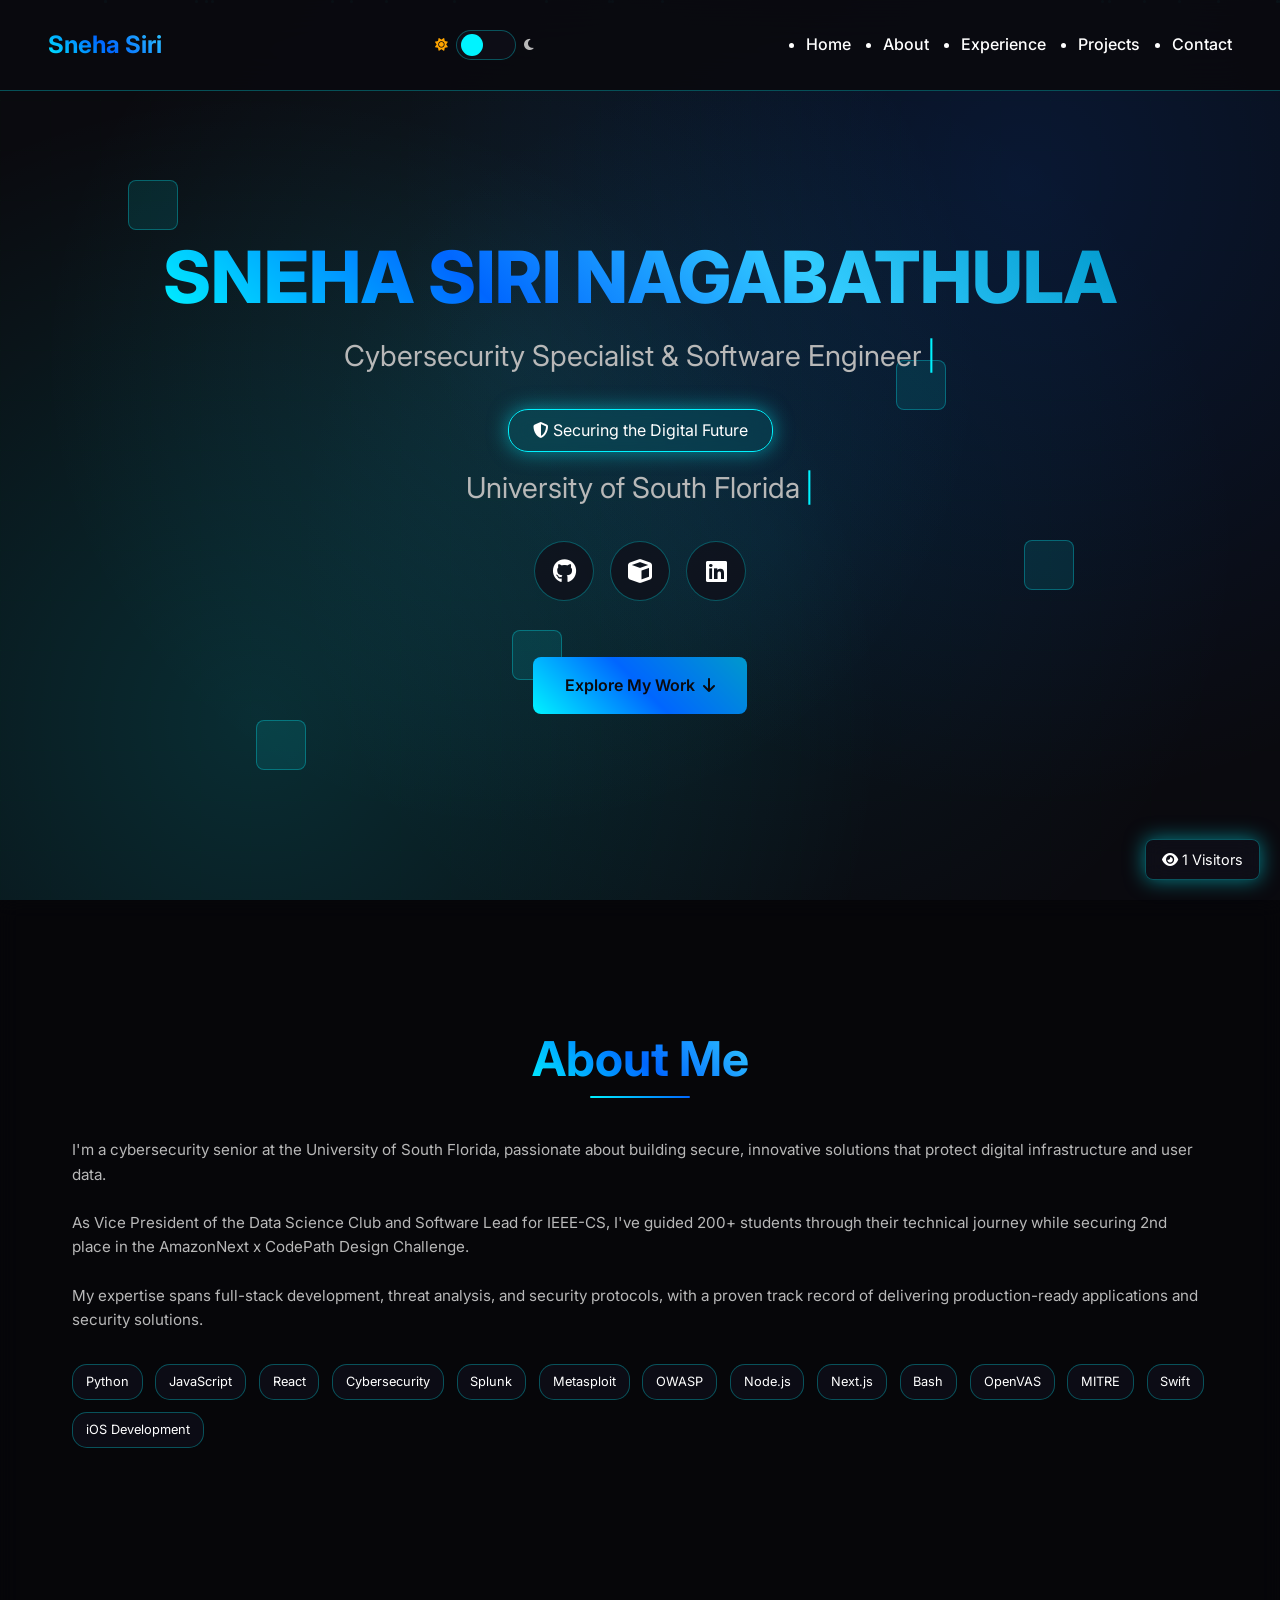
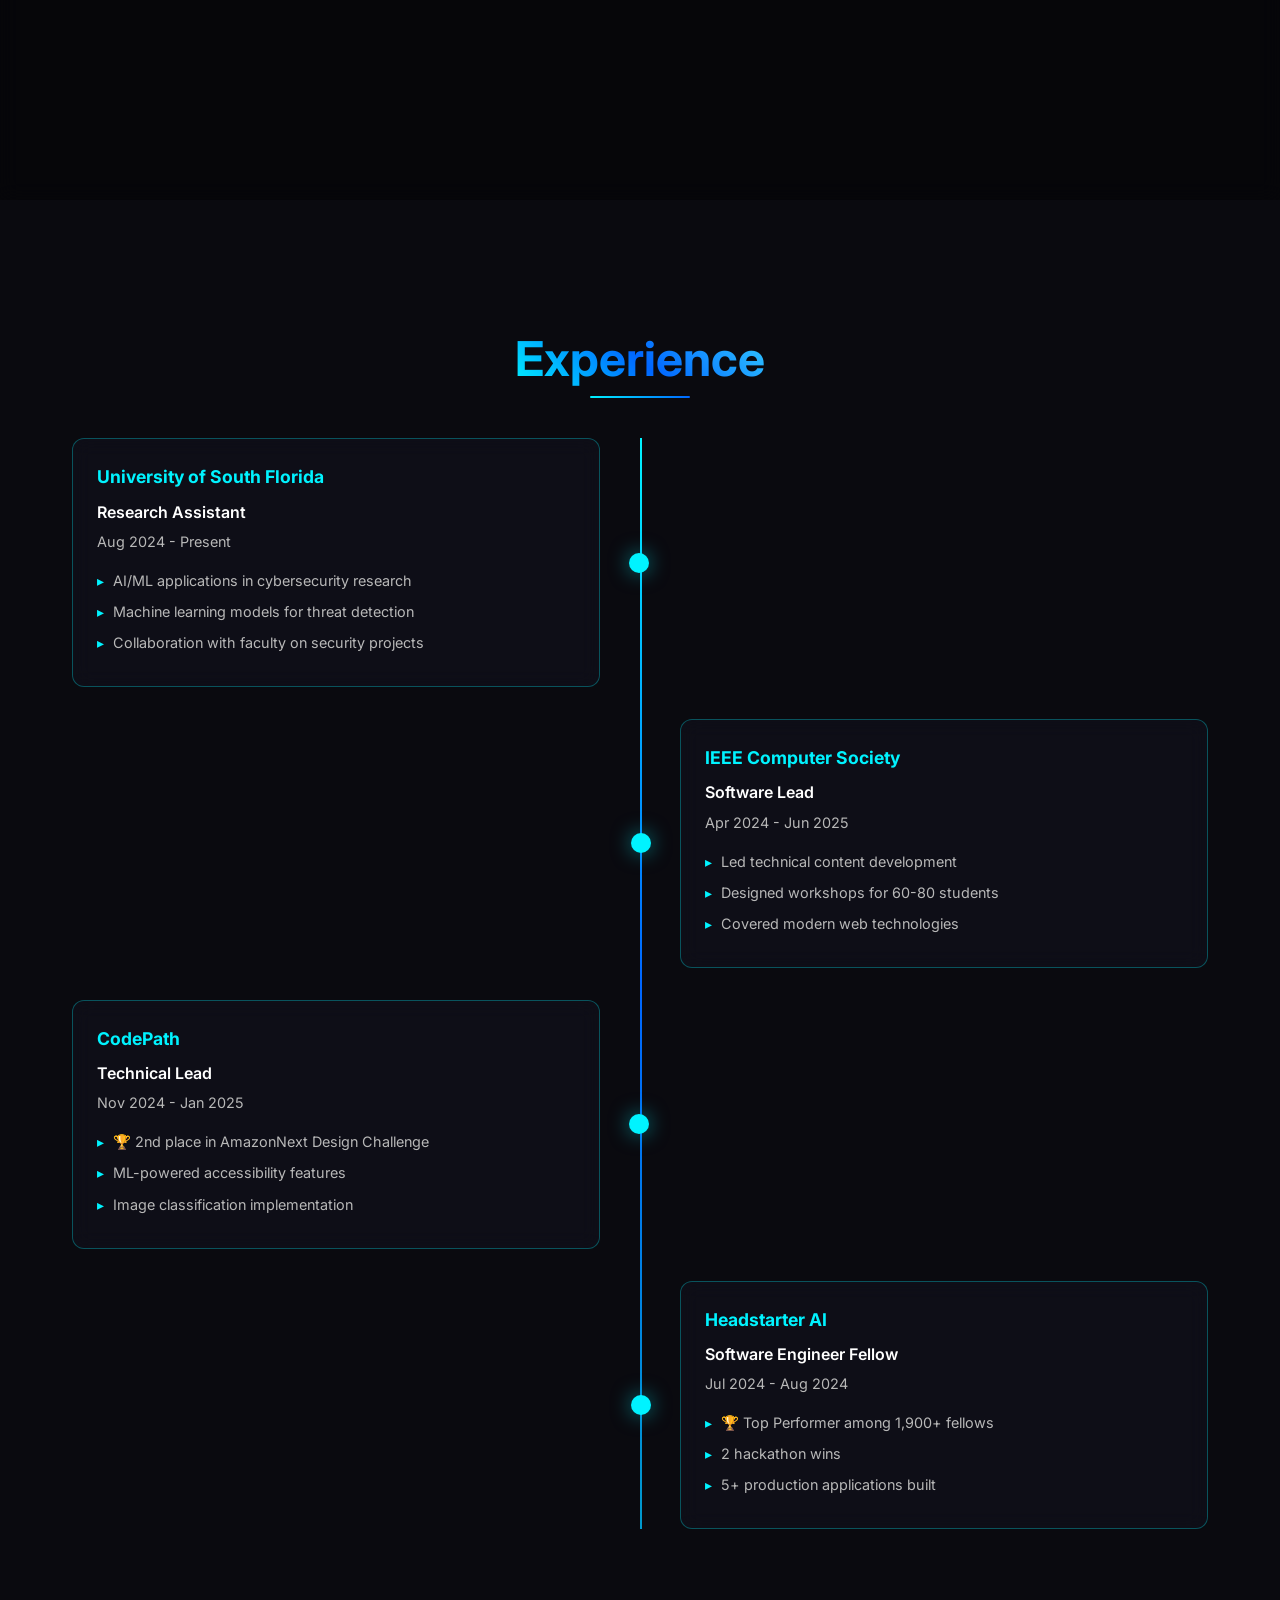
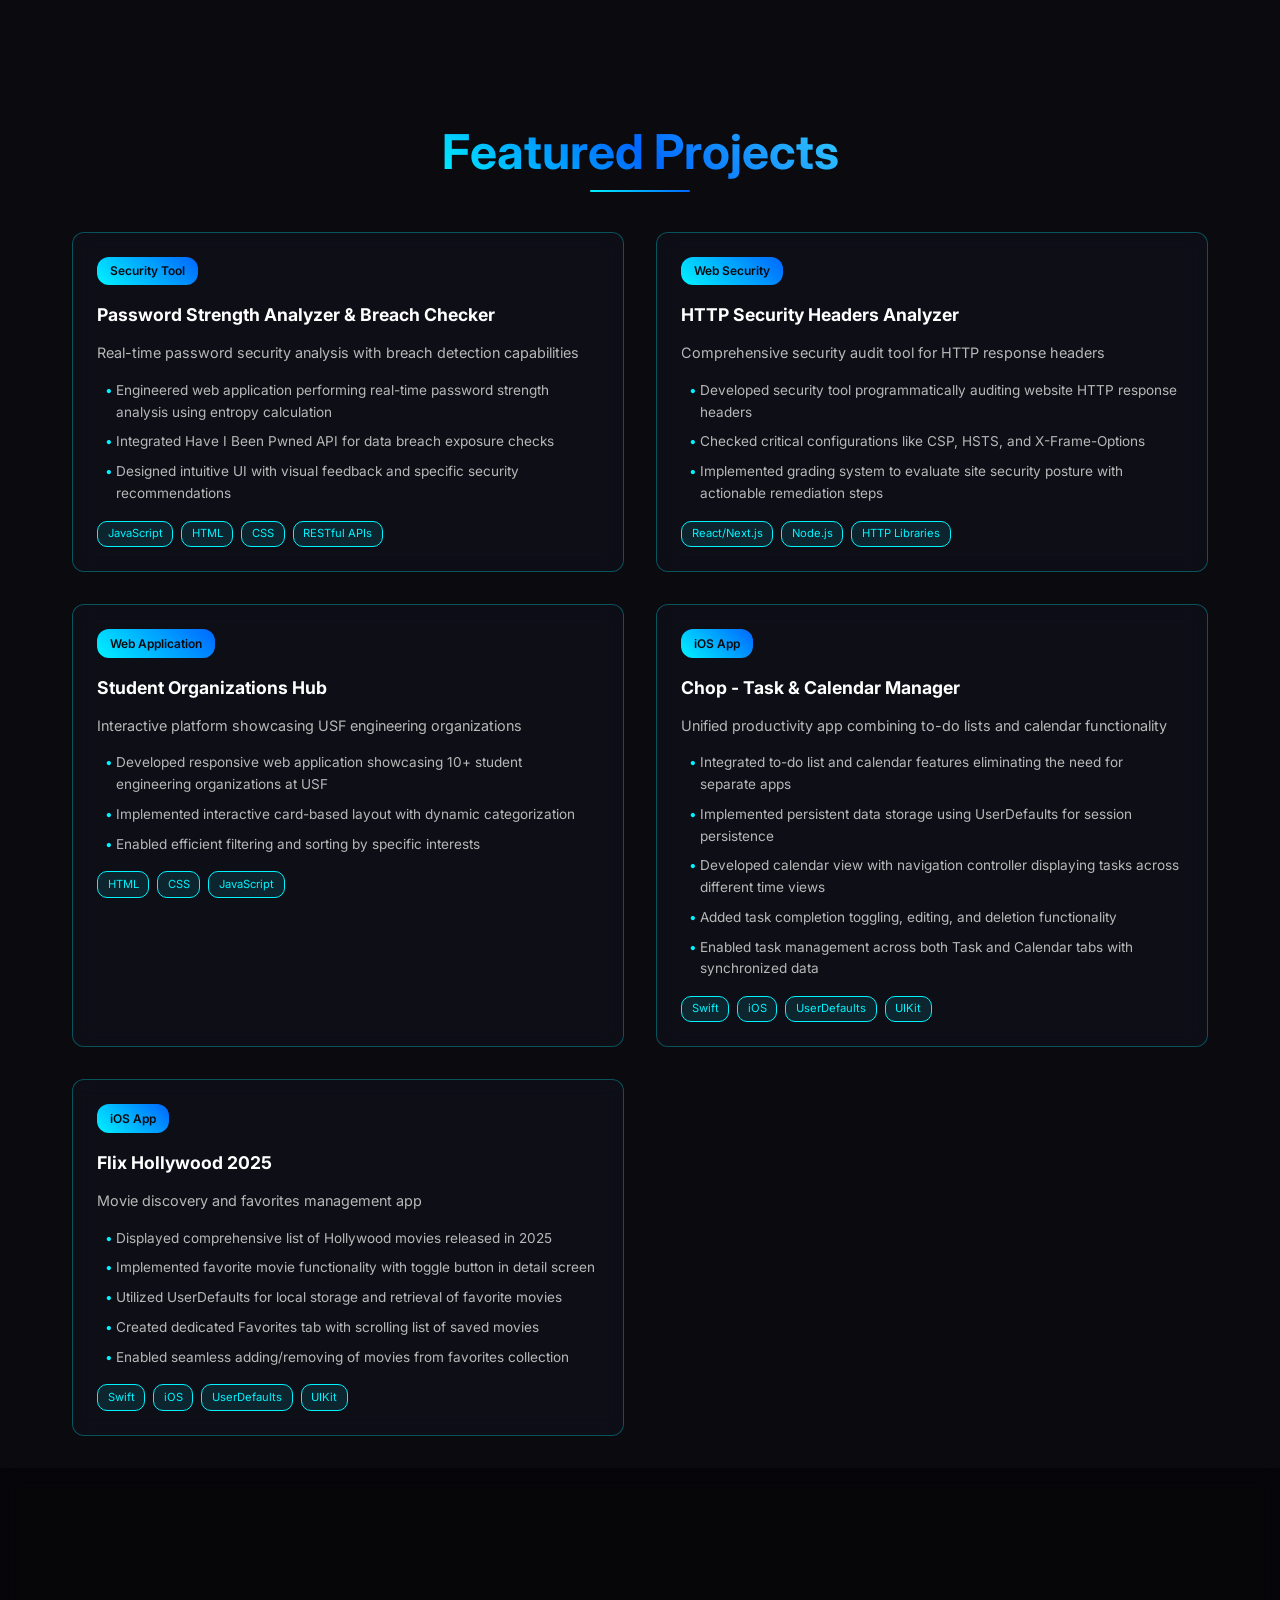
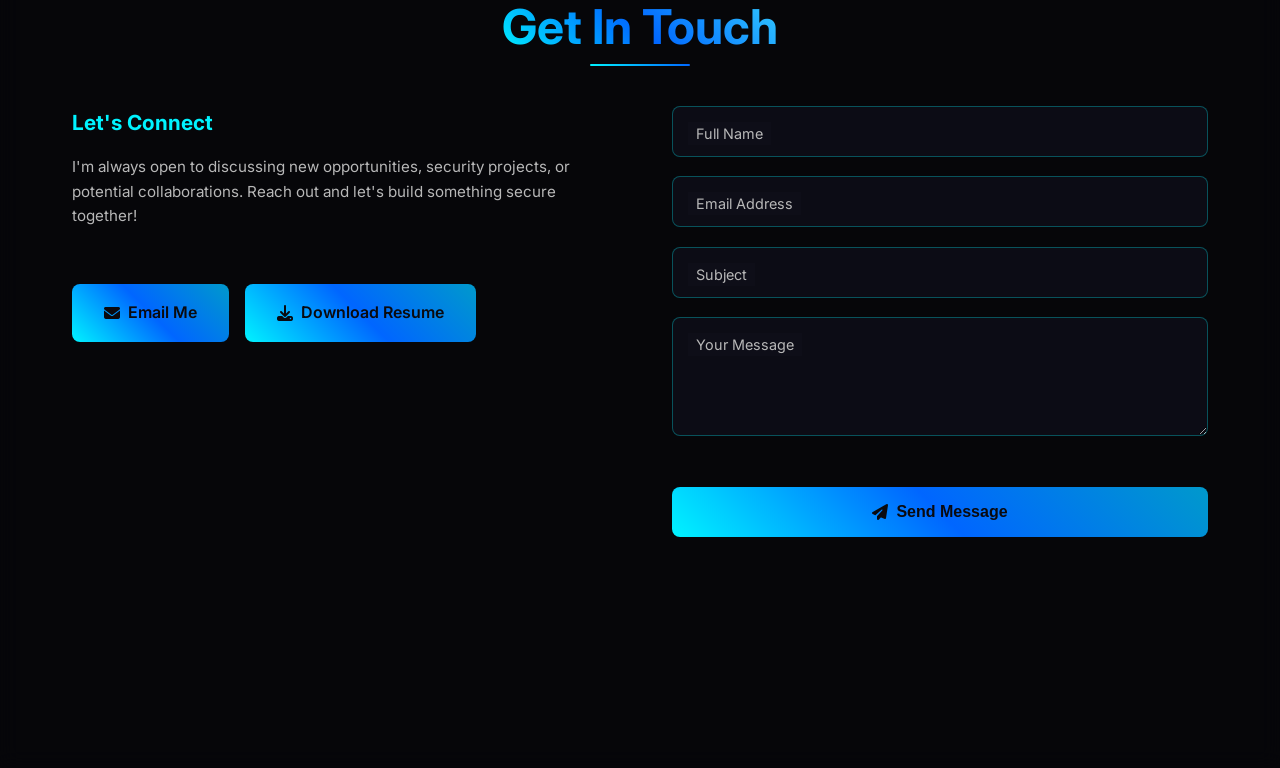
==== commit 08d089fa: "Update index.html" ====
--- a/index.html
+++ b/index.html
@@ -1234,8 +1234,7 @@
                     <a href="https://github.com/sirisneha99" target="_blank" title="GitHub">
                         <i class="fab fa-github"></i>
                     </a>
-                    <a href="https://leetcode.com/u/nsnehasiri/" target="_blank" title="LeetCode">
-                        <i class="fas fa-code"></i>
+    
                     </a>
                     <a href="https://enterprise.hackthebox.com/dashboard" target="_blank" title="Hack The Box">
                         <i class="fas fa-cube"></i>
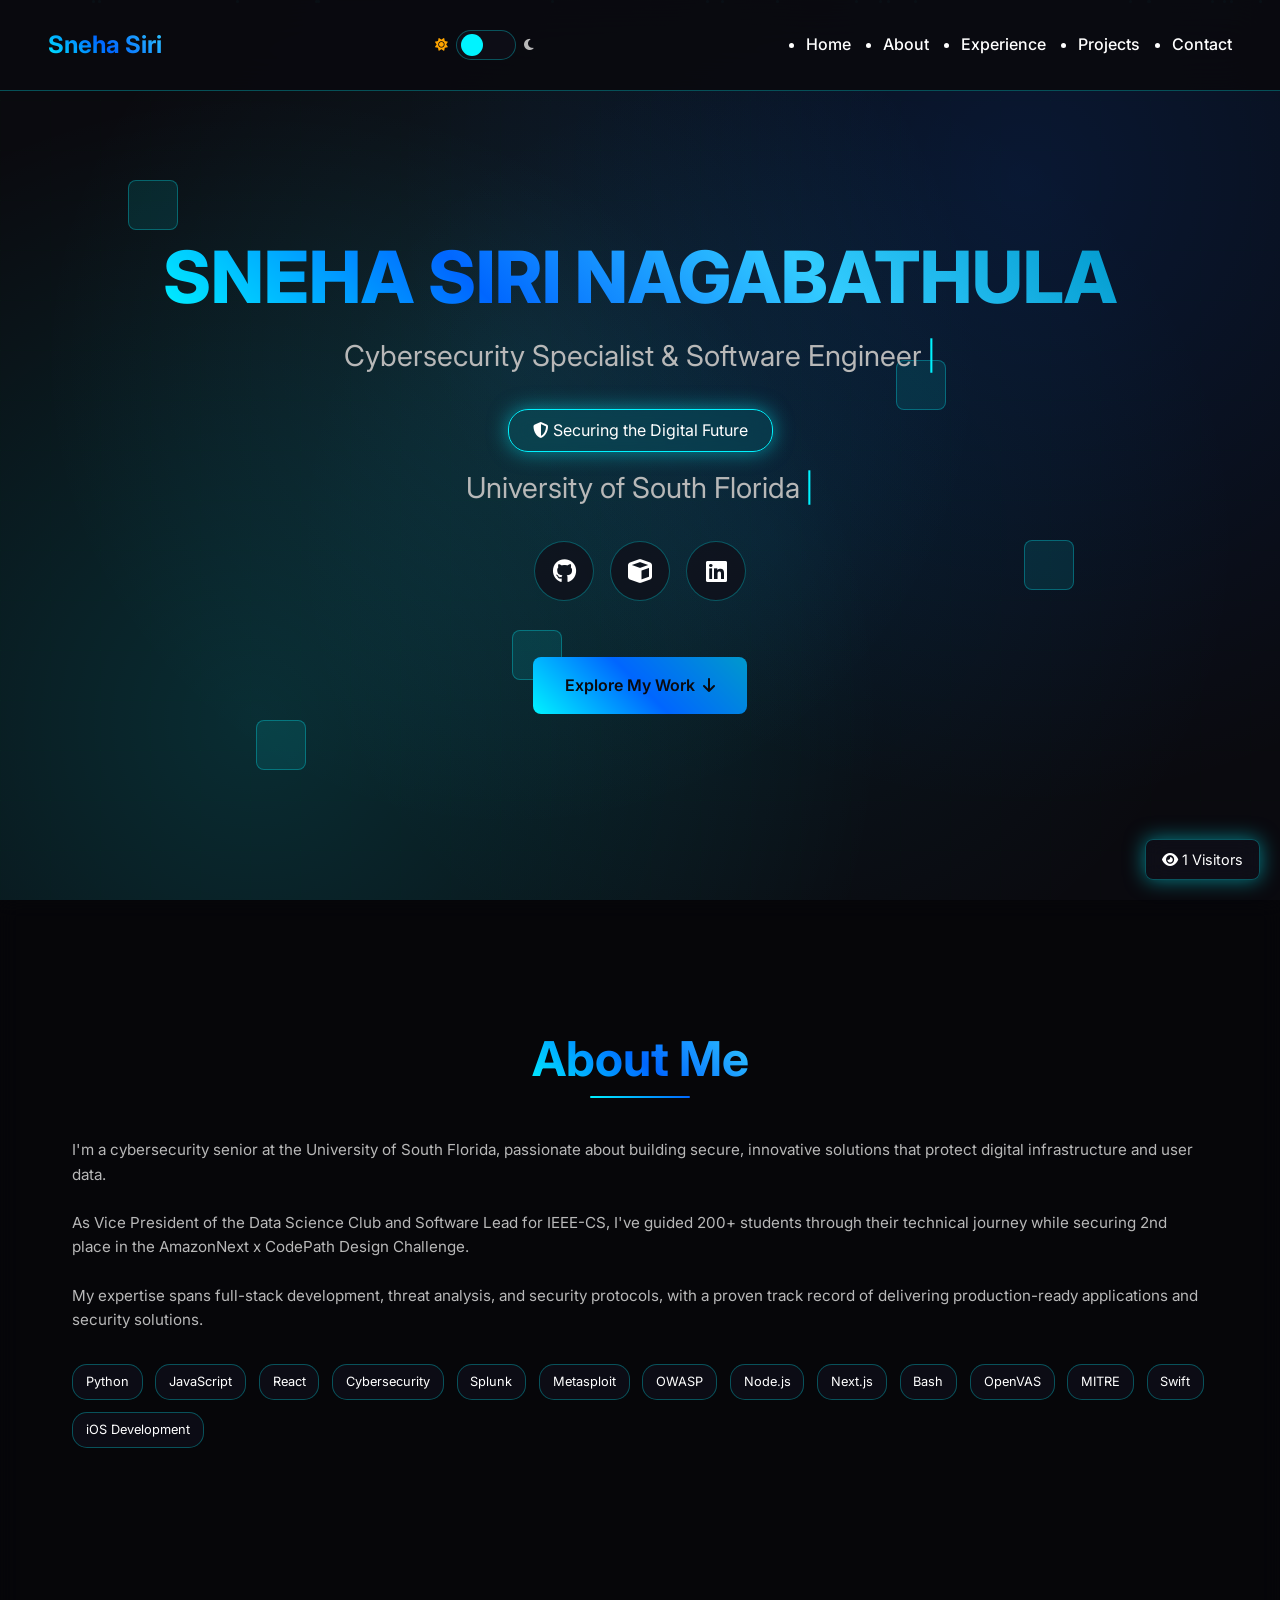
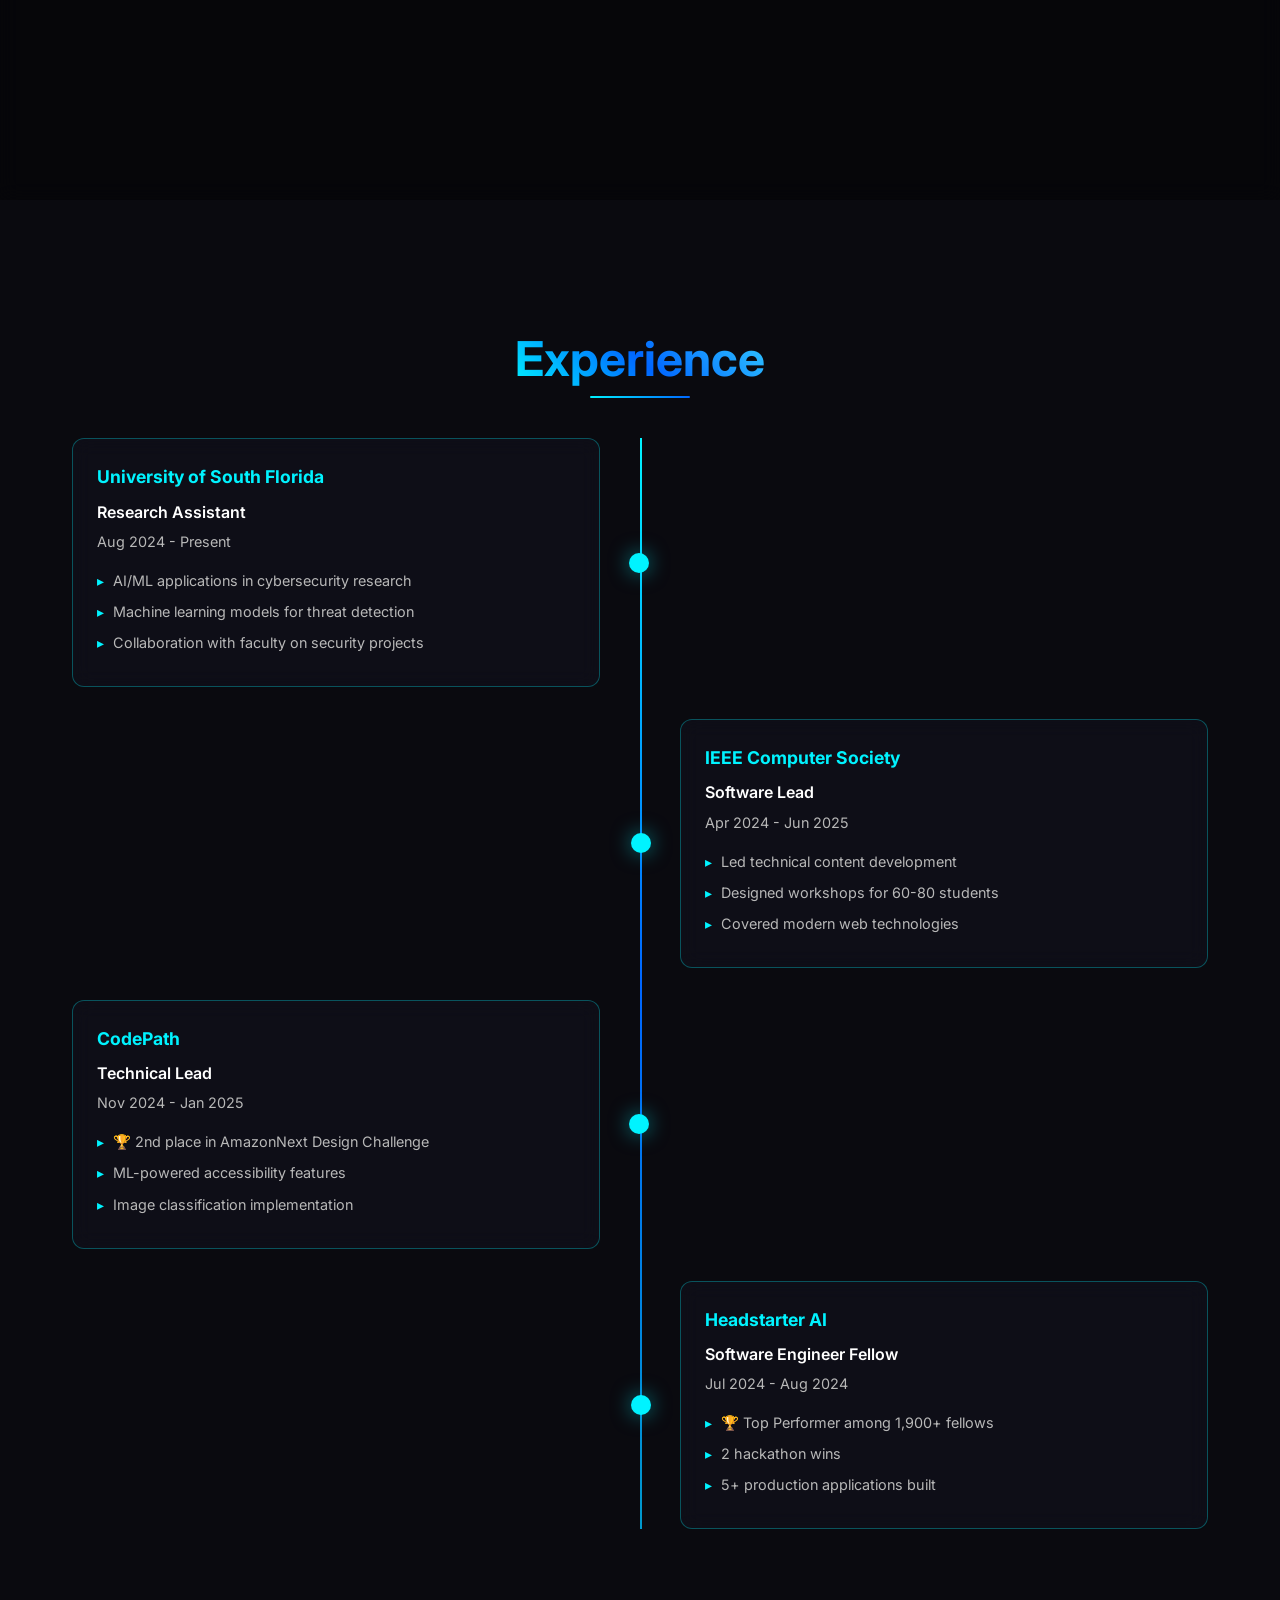
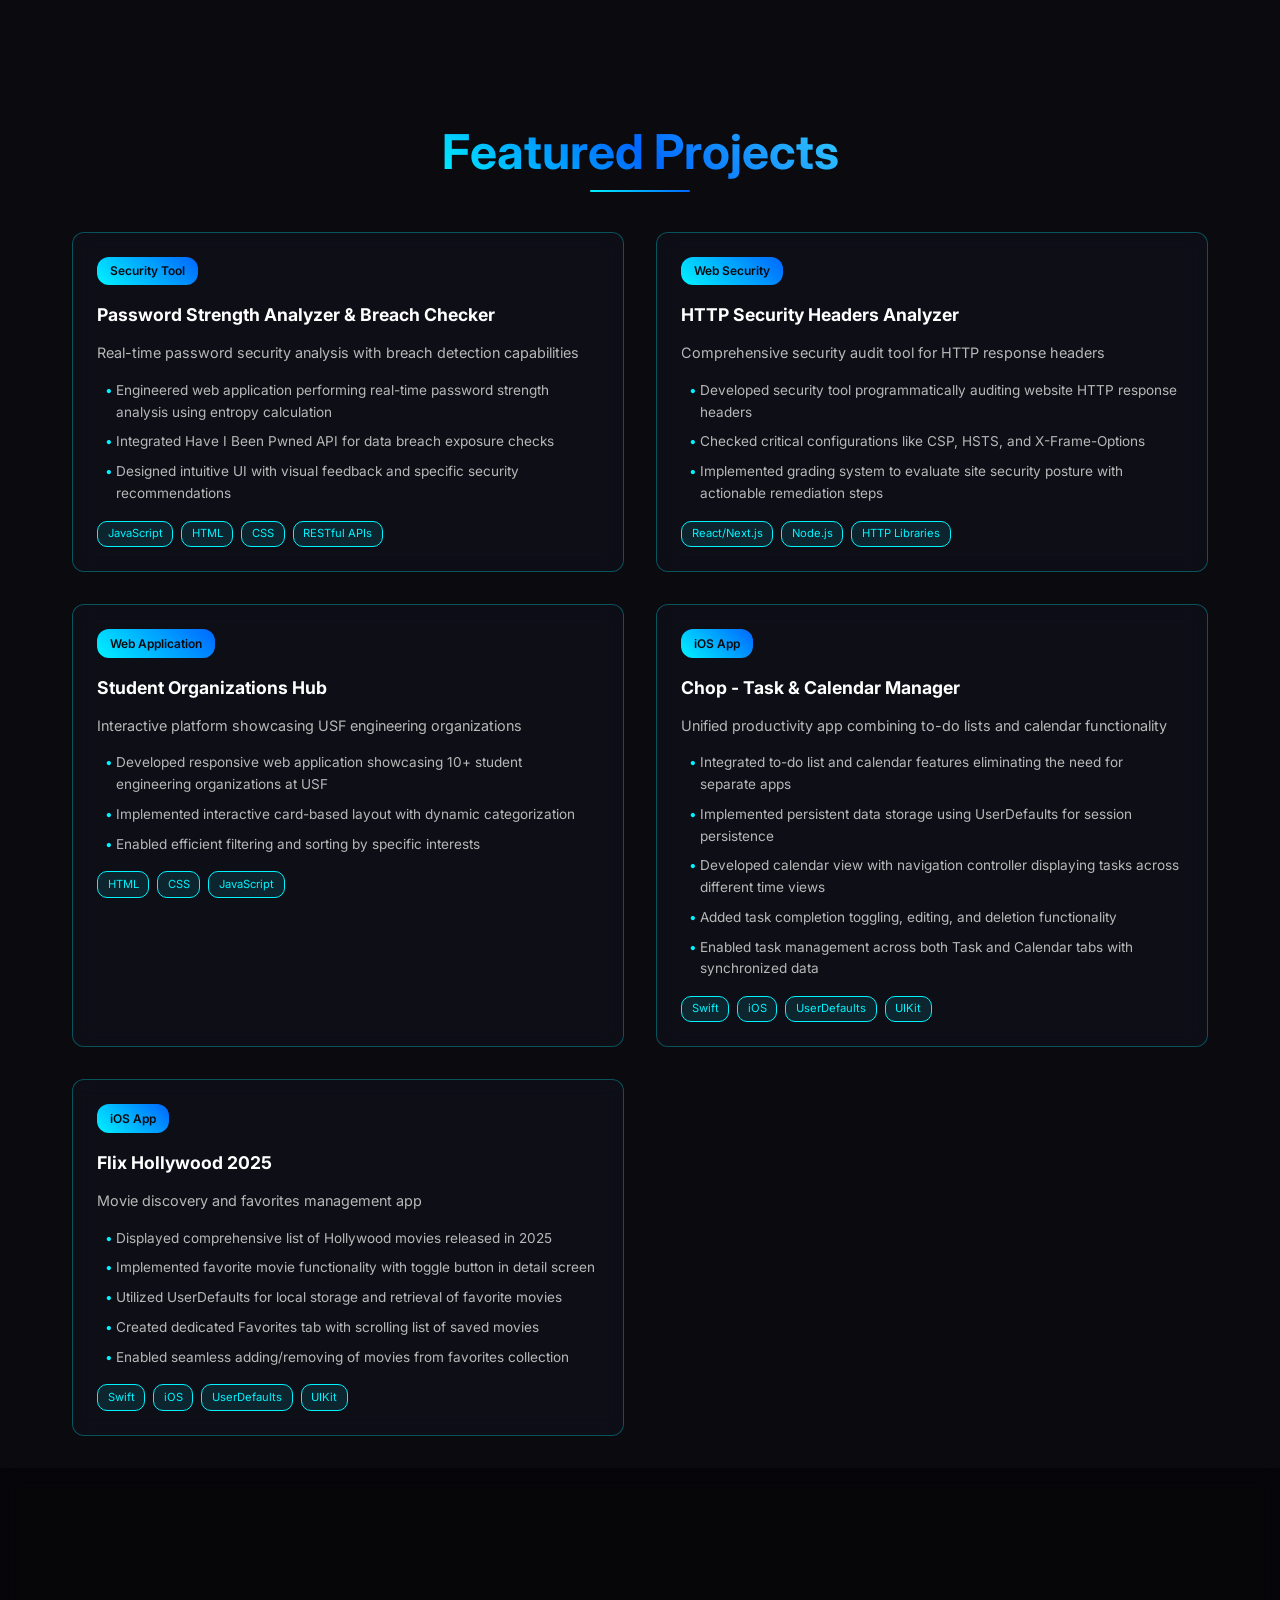
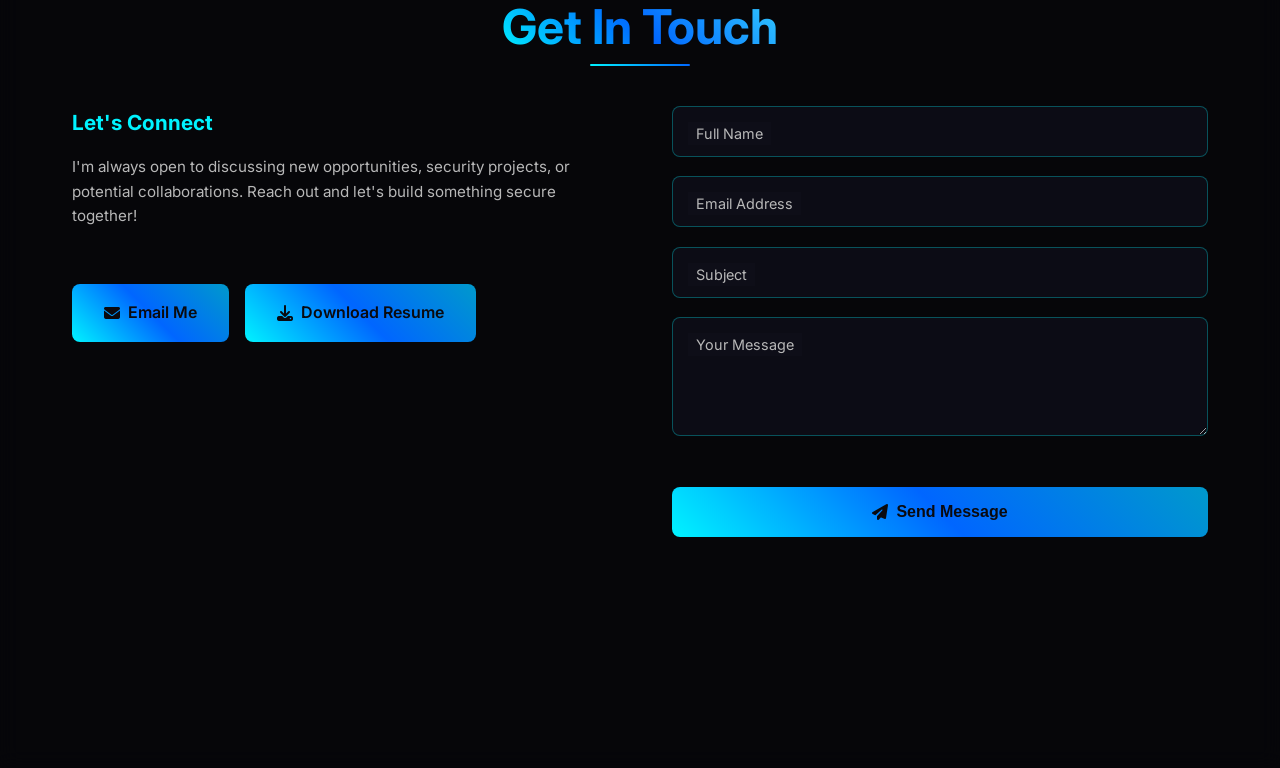
==== commit 636a725b: "Update index.html" ====
--- a/index.html
+++ b/index.html
@@ -1234,8 +1234,7 @@
                     <a href="https://github.com/sirisneha99" target="_blank" title="GitHub">
                         <i class="fab fa-github"></i>
                     </a>
-    
-                    </a>
+                   
                     <a href="https://enterprise.hackthebox.com/dashboard" target="_blank" title="Hack The Box">
                         <i class="fas fa-cube"></i>
                     </a>
@@ -1353,7 +1352,7 @@
                 <h2>Featured Projects</h2>
             </div>
             <div class="projects-grid">
-                <a href="YOUR_GITHUB_LINK_PASSWORD_ANALYZER" target="_blank" class="cyber-card">
+                <a href="https://github.com/sirisneha99/Password_Stregth_Analyser" target="_blank" class="cyber-card">
                     <span class="card-badge">Security Tool</span>
                     <h3>Password Strength Analyzer & Breach Checker</h3>
                     <p>Real-time password security analysis with breach detection capabilities</p>
@@ -1370,7 +1369,7 @@
                     </div>
                 </a>
 
-                <a href="YOUR_GITHUB_LINK_HEADERS_ANALYZER" target="_blank" class="cyber-card">
+                <a href="https://github.com/sirisneha99/HTTP_Security_Headers_Analyzer" target="_blank" class="cyber-card">
                     <span class="card-badge">Web Security</span>
                     <h3>HTTP Security Headers Analyzer</h3>
                     <p>Comprehensive security audit tool for HTTP response headers</p>
@@ -1386,7 +1385,7 @@
                     </div>
                 </a>
 
-                <a href="YOUR_GITHUB_LINK_STUDENT_HUB" target="_blank" class="cyber-card">
+                <a href="https://github.com/sirisneha99/Student-Organization-Hub" target="_blank" class="cyber-card">
                     <span class="card-badge">Web Application</span>
                     <h3>Student Organizations Hub</h3>
                     <p>Interactive platform showcasing USF engineering organizations</p>
@@ -1402,7 +1401,7 @@
                     </div>
                 </a>
 
-                <a href="YOUR_GITHUB_LINK_CHOP" target="_blank" class="cyber-card">
+                <a href="https://github.com/sirisneha99/Chop" target="_blank" class="cyber-card">
                     <span class="card-badge">iOS App</span>
                     <h3>Chop - Task & Calendar Manager</h3>
                     <p>Unified productivity app combining to-do lists and calendar functionality</p>
@@ -1421,7 +1420,7 @@
                     </div>
                 </a>
 
-                <a href="YOUR_GITHUB_LINK_FLIX" target="_blank" class="cyber-card">
+                <a href="https://github.com/sirisneha99/FlixMovieApp" target="_blank" class="cyber-card">
                     <span class="card-badge">iOS App</span>
                     <h3>Flix Hollywood 2025</h3>
                     <p>Movie discovery and favorites management app</p>
